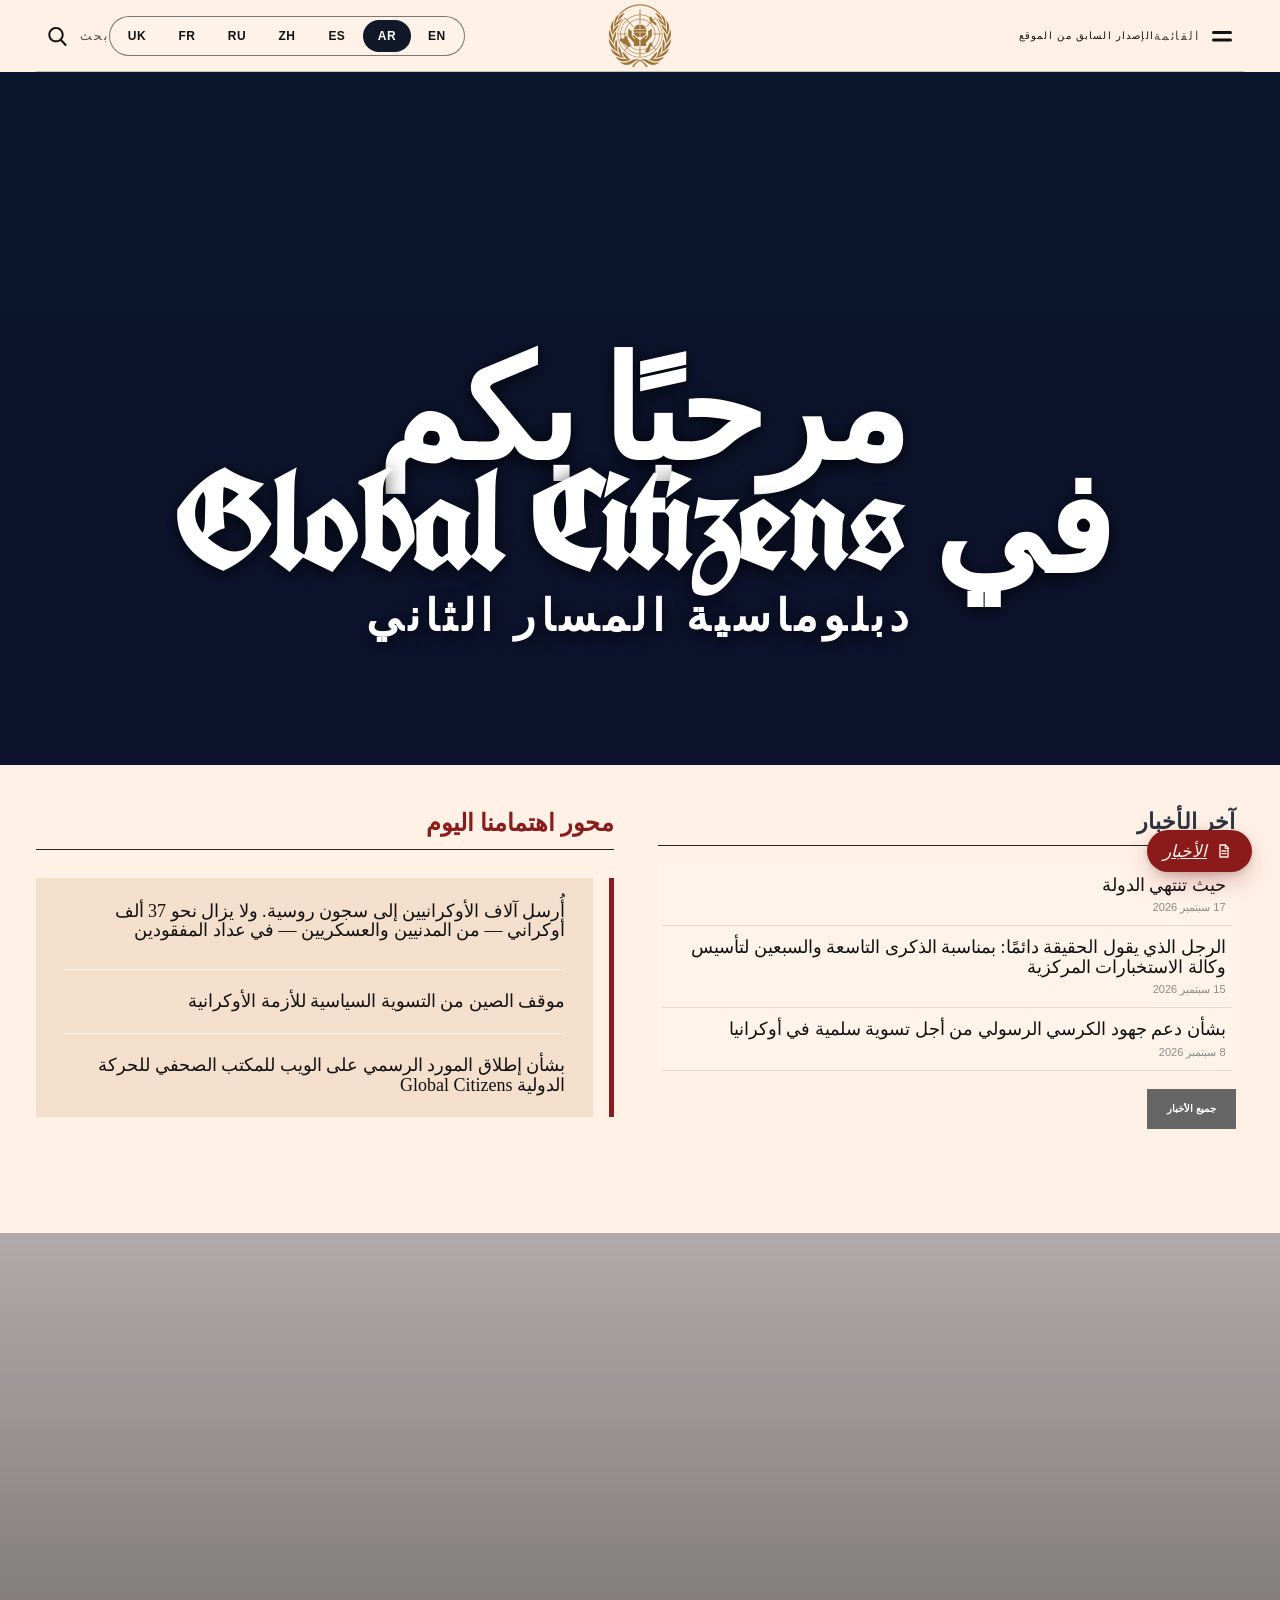
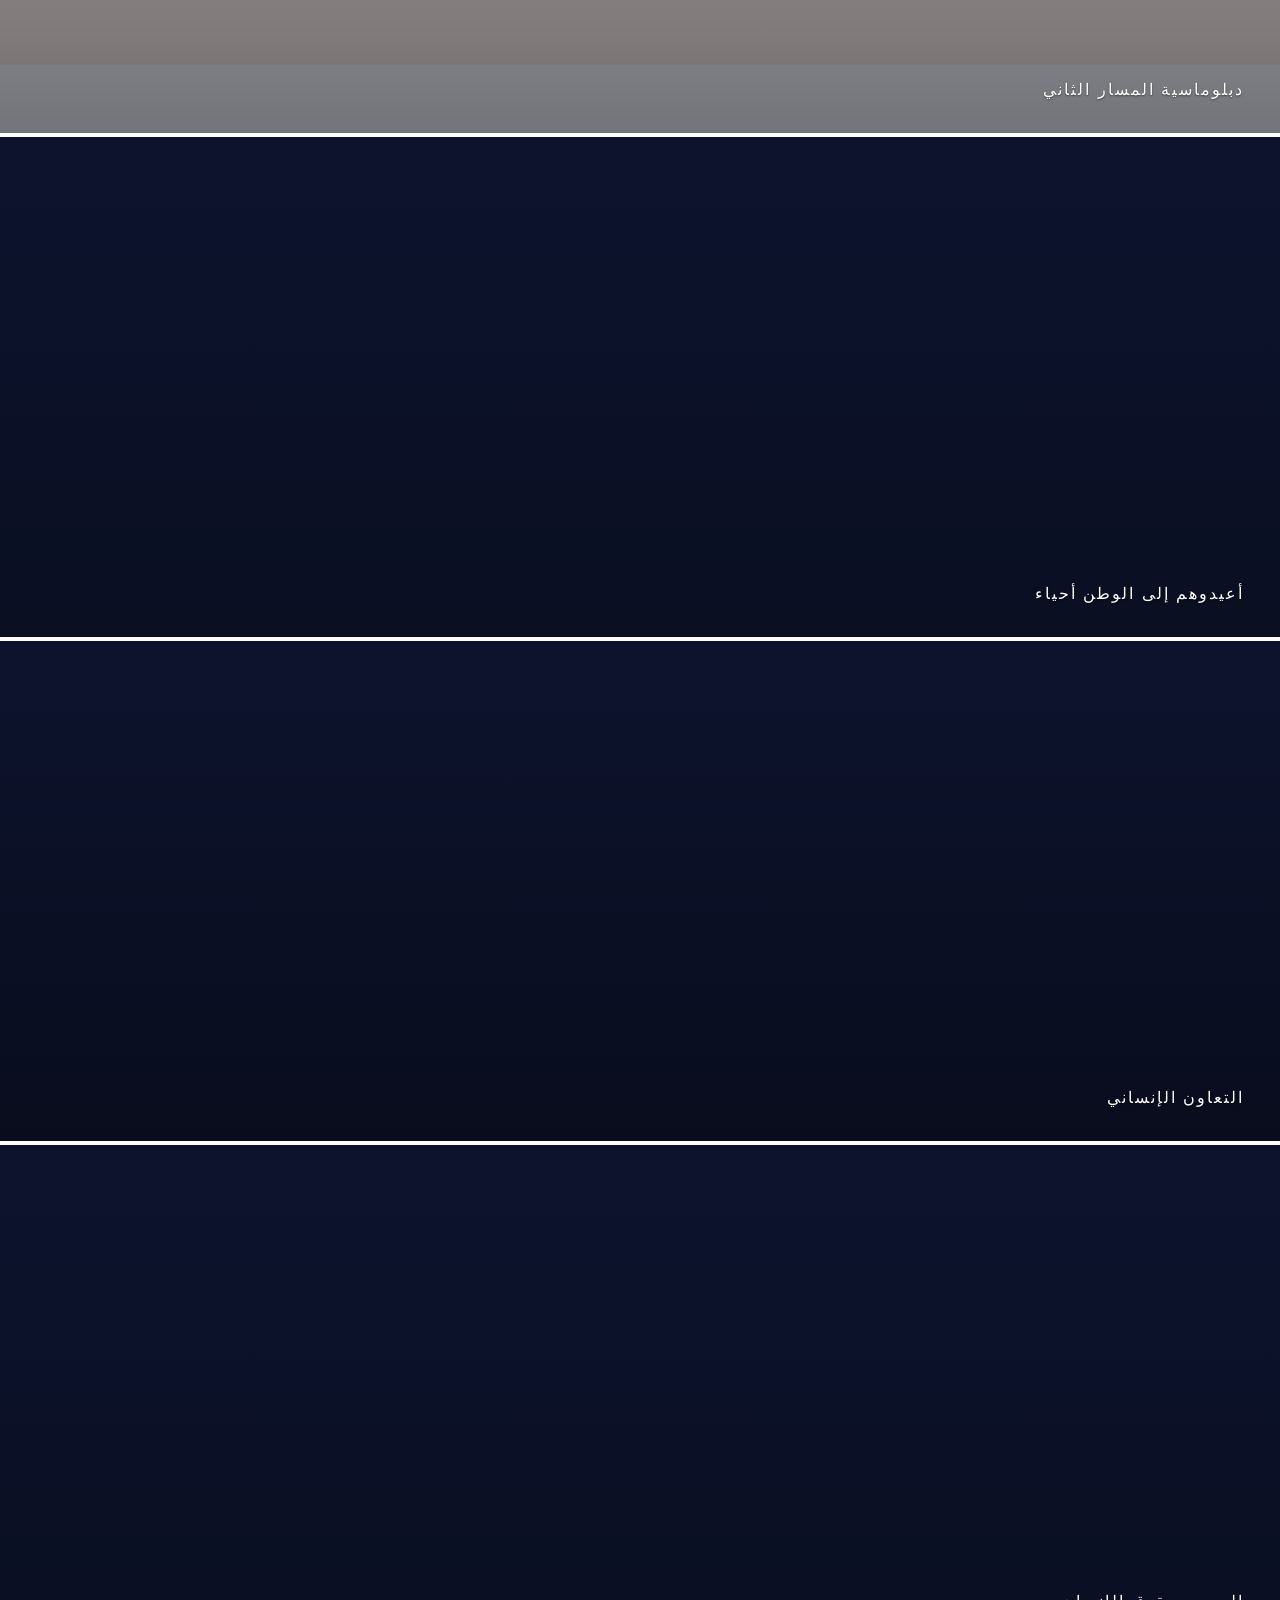
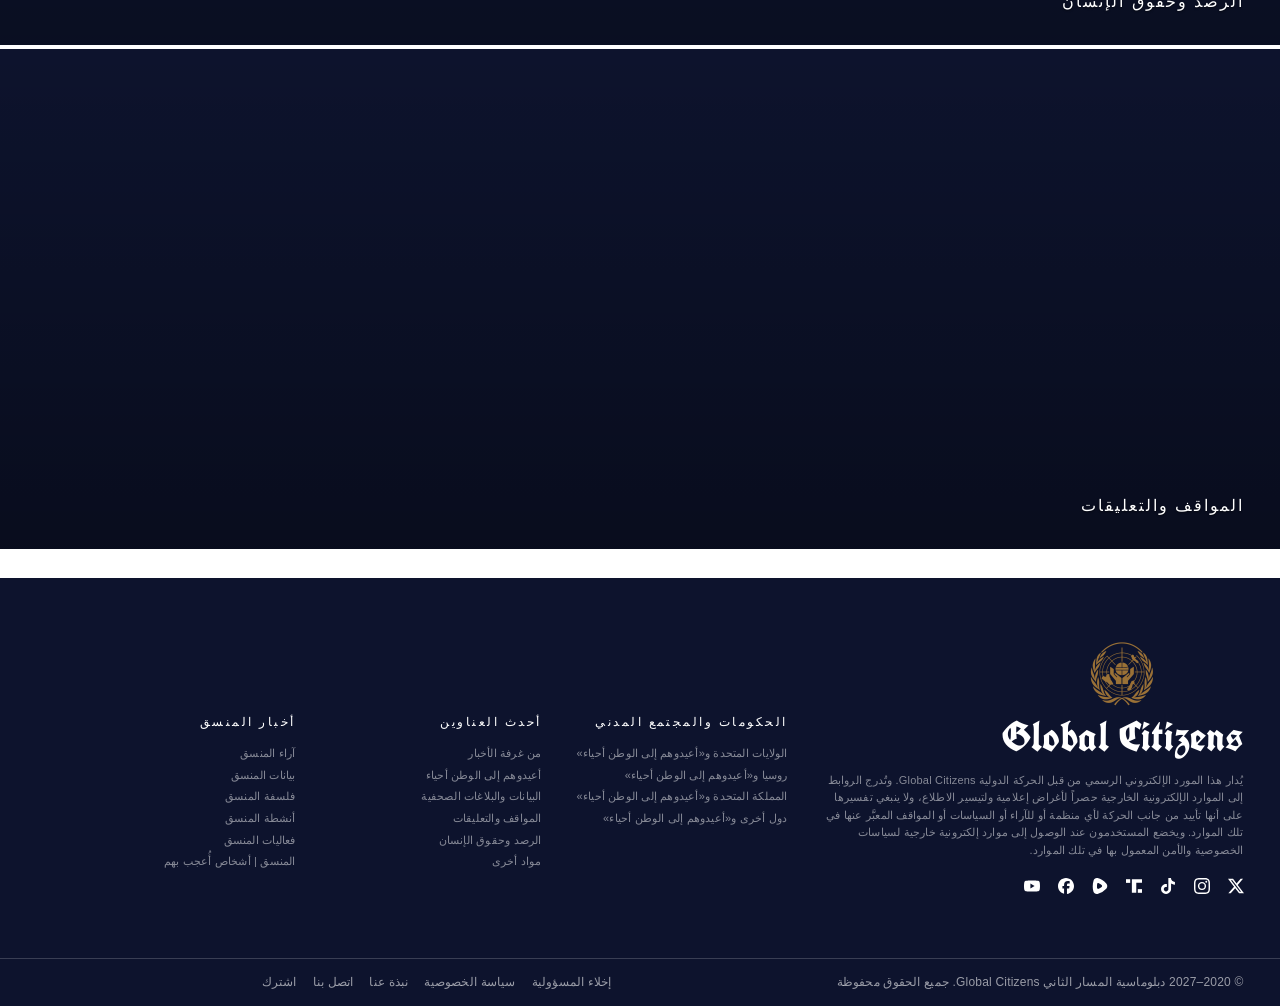
==== index-ar.html @ 5bfb7f8b "Initial website upload" ====
<!DOCTYPE html>
<html lang="ar" dir="rtl"><head>
<meta http-equiv="content-type" content="text/html; charset=UTF-8">
	<meta charset="UTF-8">
	<meta name="viewport" content="width=device-width, initial-scale=1">
<meta name="robots" content="index, follow, max-image-preview:large, max-snippet:-1, max-video-preview:-1">

	<meta property="og:locale" content="en_US">
	<meta property="og:type" content="website">
	<meta property="og:title" content="Global Citizens">
<meta property="og:url" content="#">
	<meta property="og:site_name" content="Global Citizens">
	<meta property="article:publisher" content="#">
	<meta property="article:modified_time" content="2026-07-22T13:21:31+00:00">
	<meta property="og:image" content="#">
	<meta property="og:image:width" content="1200">
	<meta property="og:image:height" content="628">
	<meta property="og:image:type" content="image/jpeg">
	<meta name="twitter:card" content="summary_large_image">
	<meta name="twitter:title" content="Global Citizens">
<meta name="twitter:image" content="#">
	<meta name="twitter:site" content="@globalcitizens">
	
<title>Global Citizens</title>
 
	<meta name="apple-mobile-web-app-title" content="Global Citizens">
	<meta name="application-name" content="Global Citizens">
	<meta name="theme-color" content="#f5f5f5">
	<meta name="msapplication-TileColor" content="#0D132D">

<style id="core/social-link-inline-css">
.gcim-block-social-link{background:none!important;color:inherit!important}.gcim-block-social-link-anchor{padding:0!important;pointer-events:none!important;cursor:default!important}.gcim-block-social-link:focus,.gcim-block-social-link:hover{transform:none!important}

/*# sourceURL=# */
</style>
<link rel="stylesheet" id="all-css-6" href="Global%20Citizens_files/style.min_aIma.css" type="text/css" media="all">
<link rel="stylesheet" id="all-css-8" href="Global%20Citizens_files/style-index_aIma.css" type="text/css" media="all">

<link rel="stylesheet" id="all-css-12" href="Global%20Citizens_files/style-index_002_aIma.css" type="text/css" media="all">
<style id="gcim-block-spacer-inline-css">
.gcim-block-spacer{clear:both}
/*# sourceURL=# */
</style>
<style id="gcim-block-group-inline-css">
.gcim-block-group{box-sizing:border-box}:where(.gcim-block-group.gcim-block-group-is-layout-constrained){position:relative}
/*# sourceURL=# */
</style>
<style id="core/group-inline-css">
.gcim-block-group.has-hyperlink{position:relative}.gcim-block-group.has-hyperlink:not(.gcim-editor-block-list__block)>:nth-child(2){margin-block-start:0}.gcim-block-group.has-hyperlink a.gcim-block-group__action{height:100%;left:0;position:absolute;top:0;width:100%;z-index:3}.gcim-block-group.has-hyperlink .gcim-block-button,.gcim-block-group.has-hyperlink a{position:relative;z-index:4}

/*# sourceURL=# */
</style>

<style id="gcim-video-accordion-item-style-inline-css">
.gcim-video-accordion-item{--gcim--video-accordion-item--hover-scale:1;flex:1 1 0;min-width:0;overflow:hidden;position:relative;transition:flex .35s ease,transform .35s ease}.gcim-video-accordion-item__placeholder{background:#f5f5f7;color:#555;display:grid;font-style:italic;height:100%;place-items:center}.gcim-video-accordion-item__media{inset:0;min-height:100%;position:absolute;z-index:0}.gcim-video-accordion-item__media img,.gcim-video-accordion-item__media video{display:block;height:100%;-o-object-fit:cover;object-fit:cover;transition:transform .35s ease;width:100%}.gcim-video-accordion-item__media:after{background:linear-gradient(180deg,transparent,rgba(0,0,0,.35));content:"";inset:0;pointer-events:none;position:absolute}.gcim-video-accordion-item__mute-toggle{align-items:center;background:rgba(0,0,0,.2);border:none;border-radius:50%;color:#fff;cursor:pointer;display:flex;height:36px;justify-content:center;opacity:0;position:absolute;right:8px;top:8px;transition:opacity .2s ease,visibility .2s ease;visibility:hidden;width:36px;z-index:5}.is-active .gcim-video-accordion-item__mute-toggle{opacity:1;visibility:visible}.gcim-video-accordion-item__mute-toggle:focus-visible{outline:2px solid #fff;outline-offset:2px}.gcim-video-accordion-item__mute-toggle .icon-muted[hidden],.gcim-video-accordion-item__mute-toggle .icon-unmuted[hidden]{display:none}.gcim-video-accordion-item__mute-toggle svg{height:20px;min-height:20px;min-width:20px;vertical-align:middle;width:20px}.gcim-video-accordion-item__link{inset:0;position:absolute;z-index:2}.gcim-video-accordion-item__content{bottom:0;color:#fff;left:0;opacity:0;padding:16px;position:absolute;right:0;text-shadow:0 1px 2px rgba(0,0,0,.5);transform:translateY(8px);transition:opacity .2s ease,transform .2s ease;z-index:1}.gcim-video-accordion-item__content .gcim-video-accordion-item__title{display:inline-block;font-size:18px;line-height:1.2;line-height:1;margin:0;text-transform:uppercase}.gcim-video-accordion-item__content .gcim-video-accordion-item__title a{text-decoration:none}.gcim-video-accordion-item__content .gcim-video-accordion-item__title svg{height:.625em;margin-top:-2px;opacity:0;transform:rotate(90deg);transition:opacity .2s ease,visibility .2s ease;vertical-align:middle;visibility:hidden;width:.625em}.gcim-video-accordion-item__content .gcim-video-accordion-item__title svg path{fill:currentColor}@media(hover:none){.gcim-video-accordion-item.has-link .gcim-video-accordion-item__title svg{opacity:1;visibility:visible}}@media(hover:hover){.gcim-video-accordion-item.has-link:hover .gcim-video-accordion-item__title svg{opacity:1;visibility:visible}}.gcim-video-accordion-item.show-title-minimized .gcim-video-accordion-item__content{opacity:1;transform:translateY(0)}@media(hover:hover){.gcim-video-accordion-item.show-title-expanded:hover .gcim-video-accordion-item__content{opacity:1;transform:translateY(0)}}.gcim-video-accordion-item.show-title-both .gcim-video-accordion-item__content,.gcim-video-accordion-item.show-title-expanded.is-active .gcim-video-accordion-item__content{opacity:1;transform:translateY(0)}@media(hover:hover){.gcim-video-accordion-item:hover .gcim-video-accordion-item__content{opacity:1;transform:translateY(0)}.gcim-video-accordion-item:hover .gcim-video-accordion-item__media img,.gcim-video-accordion-item:hover .gcim-video-accordion-item__media video{transform:scale(var(--gcim--video-accordion-item--hover-scale))}}.gcim-video-accordion-item.is-active .gcim-video-accordion-item__content{opacity:1;transform:translateY(0)}[data-show-title=never] .gcim-video-accordion-item__content{opacity:0!important;transform:translateY(8px)!important}[data-show-title=minimized] .gcim-video-accordion-item__content{opacity:1;transform:translateY(0)}@media(hover:hover){[data-show-title=minimized] .gcim-video-accordion-item:hover .gcim-video-accordion-item__content{opacity:0;transform:translateY(8px)}}[data-show-title=expanded] .gcim-video-accordion-item__content,[data-show-title=minimized] .gcim-video-accordion-item.is-active .gcim-video-accordion-item__content{opacity:0;transform:translateY(8px)}@media(hover:hover){[data-show-title=expanded] .gcim-video-accordion-item:hover .gcim-video-accordion-item__content{opacity:1;transform:translateY(0)}}[data-show-title=both] .gcim-video-accordion-item__content,[data-show-title=expanded] .gcim-video-accordion-item.is-active .gcim-video-accordion-item__content{opacity:1;transform:translateY(0)}

/*# sourceURL=# */
</style>
<style id="gcim-video-accordion-style-inline-css">
.gcim-video-accordion{--gcim--custom--style--block-gap:8px;--gcim--video-accordion--height:480px;--gcim--video-accordion--mobile-collapsed:140px;align-items:stretch!important;display:flex;gap:var(--gcim--custom--style--block-gap);height:var(--gcim--video-accordion--height);overflow:hidden}.gcim-video-accordion>:where([class*=gcim-container-]){align-items:stretch;display:flex;flex:1 1 auto;gap:var(--gcim--custom--style--block-gap);min-width:0}.gcim-video-accordion>.gcim-video-accordion-item,.gcim-video-accordion>:where([class*=gcim-container-])>.gcim-video-accordion-item{flex:1 1 0;min-width:0;transition:flex .35s ease,height .35s ease,transform .35s ease}.gcim-video-accordion>.gcim-video-accordion-item.is-active,.gcim-video-accordion>:where([class*=gcim-container-])>.gcim-video-accordion-item.is-active{flex:5 1 0}@media(hover:hover){.gcim-video-accordion:hover>.gcim-video-accordion-item,.gcim-video-accordion:hover>:where([class*=gcim-container-])>.gcim-video-accordion-item{flex:1 1 0}.gcim-video-accordion:hover>.gcim-video-accordion-item:hover,.gcim-video-accordion:hover>:where([class*=gcim-container-])>.gcim-video-accordion-item:hover{flex:5 1 0}}.gcim-video-accordion.is-vertical{flex-direction:column;height:auto}.gcim-video-accordion.is-vertical>:where([class*=gcim-container-]){flex-direction:column}.gcim-video-accordion.is-vertical>.gcim-video-accordion-item,.gcim-video-accordion.is-vertical>:where([class*=gcim-container-])>.gcim-video-accordion-item{flex:0 0 var(--gcim--video-accordion--height);height:var(--gcim--video-accordion--height);transition:flex-basis .35s ease,height .35s ease,transform .35s ease}@media(hover:hover){.gcim-video-accordion.is-vertical>.gcim-video-accordion-item:hover,.gcim-video-accordion.is-vertical>:where([class*=gcim-container-])>.gcim-video-accordion-item:hover{flex-basis:calc(var(--gcim--video-accordion--height)*var(--gcim--video-accordion--hover-expansion, 1.2));height:calc(var(--gcim--video-accordion--height)*var(--gcim--video-accordion--hover-expansion, 1.2))}}@media(max-width:781px){.gcim-video-accordion{display:block;height:auto;overflow:visible}.gcim-video-accordion>.gcim-video-accordion-item,.gcim-video-accordion>:where([class*=gcim-container-])>.gcim-video-accordion-item{flex:none;height:var(--gcim--video-accordion--mobile-collapsed);margin-bottom:var(--gcim--custom--style--block-gap);min-width:0;position:relative;width:100%}.gcim-video-accordion>.gcim-video-accordion-item.is-active,.gcim-video-accordion>:where([class*=gcim-container-])>.gcim-video-accordion-item.is-active{height:min(60vh,var(--gcim--video-accordion--height))}.gcim-video-accordion>.gcim-video-accordion-item:last-child,.gcim-video-accordion>:where([class*=gcim-container-])>.gcim-video-accordion-item:last-child{margin-bottom:0}}@media(prefers-reduced-motion:reduce){.gcim-video-accordion>.gcim-video-accordion-item,.gcim-video-accordion>:where([class*=gcim-container-])>.gcim-video-accordion-item{transition:none}}

/*# sourceURL=# */
</style>
<style id="gcim-block-post-content-inline-css">
.gcim-block-post-content{display:flow-root}
/*# sourceURL=# */
</style>

<link rel="stylesheet" id="all-css-34" href="Global%20Citizens_files/global-citizens-footer_aIma.css" type="text/css" media="all">
<style id="gcim-block-library-inline-css">
:root{--gcim-block-synced-color:#7a00df;--gcim-ui-theme-color:#007cba;}@media (min-resolution:192dpi){:root{}}.gcim-element-button{cursor:pointer}:root .has-very-light-gray-background-color{background-color:#eee}:root .has-very-dark-gray-background-color{background-color:#313131}:root .has-very-light-gray-color{color:#eee}:root .has-very-dark-gray-color{color:#313131}:root .has-vivid-green-cyan-to-vivid-cyan-blue-gradient-background{background:linear-gradient(135deg,#00d084,#0693e3)}:root .has-purple-crush-gradient-background{background:linear-gradient(135deg,#34e2e4,#4721fb 50%,#ab1dfe)}:root .has-hazy-dawn-gradient-background{background:linear-gradient(135deg,#faaca8,#dad0ec)}:root .has-subdued-olive-gradient-background{background:linear-gradient(135deg,#fafae1,#67a671)}:root .has-atomic-cream-gradient-background{background:linear-gradient(135deg,#fdd79a,#004a59)}:root .has-nightshade-gradient-background{background:linear-gradient(135deg,#330968,#31cdcf)}:root .has-midnight-gradient-background{background:linear-gradient(135deg,#020381,#2874fc)}:root{--gcim--preset--font-size--normal:16px;--gcim--preset--font-size--huge:42px}.has-regular-font-size{font-size:1em}.has-larger-font-size{font-size:2.625em}.has-normal-font-size{font-size:var(--gcim--preset--font-size--normal)}.has-huge-font-size{font-size:var(--gcim--preset--font-size--huge)}:root .has-text-align-center{text-align:center}:root .has-text-align-left{text-align:left}:root .has-text-align-right{text-align:right}.has-fit-text{white-space:nowrap!important}#end-resizable-editor-section{display:none}.aligncenter{clear:both}.items-justified-left{justify-content:flex-start}.items-justified-center{justify-content:center}.items-justified-right{justify-content:flex-end}.items-justified-space-between{justify-content:space-between}.screen-reader-text{word-wrap:normal!important;border:0;clip-path:inset(50%);height:1px;margin:-1px;overflow:hidden;padding:0;position:absolute;width:1px;word-break:normal!important}.screen-reader-text:focus{background-color:#ddd;clip-path:none;color:#444;display:block;font-size:1em;height:auto;left:5px;line-height:normal;padding:15px 23px 14px;text-decoration:none;top:5px;width:auto;z-index:100000}html :where(.has-border-color){border-style:solid}html :where([style^=border-color],[style*=";border-color"],[style*="; border-color"]){border-style:solid}html :where([style^=border-top-color],[style*=";border-top-color"],[style*="; border-top-color"]){border-top-style:solid}html :where([style^=border-right-color],[style*=";border-right-color"],[style*="; border-right-color"]){border-right-style:solid}html :where([style^=border-bottom-color],[style*=";border-bottom-color"],[style*="; border-bottom-color"]){border-bottom-style:solid}html :where([style^=border-left-color],[style*=";border-left-color"],[style*="; border-left-color"]){border-left-style:solid}html :where([style^=border-width],[style*=";border-width"],[style*="; border-width"]){border-style:solid}html :where([style^=border-top-width],[style*=";border-top-width"],[style*="; border-top-width"]){border-top-style:solid}html :where([style^=border-right-width],[style*=";border-right-width"],[style*="; border-right-width"]){border-right-style:solid}html :where([style^=border-bottom-width],[style*=";border-bottom-width"],[style*="; border-bottom-width"]){border-bottom-style:solid}html :where([style^=border-left-width],[style*=";border-left-width"],[style*="; border-left-width"]){border-left-style:solid}html :where(img[class*=gcim-image-]){height:auto;max-width:100%}:where(figure){margin:0 0 1em}html :where(.is-position-sticky){}@media screen and (max-width:600px){html :where(.is-position-sticky){}}
/*# sourceURL=/gcim-includes/css/dist/block-library/common.min.css */
</style>
<style id="global-styles-inline-css">
:root{--gcim--preset--color--black: #000000;--gcim--preset--color--cyan-bluish-gray: #abb8c3;--gcim--preset--color--white: #FFFFFF;--gcim--preset--color--pale-pink: #f78da7;--gcim--preset--color--vivid-red: #cf2e2e;--gcim--preset--color--luminous-vivid-orange: #ff6900;--gcim--preset--color--luminous-vivid-amber: #fcb900;--gcim--preset--color--light-green-cyan: #7bdcb5;--gcim--preset--color--vivid-green-cyan: #00d084;--gcim--preset--color--pale-cyan-blue: #8ed1fc;--gcim--preset--color--vivid-cyan-blue: #0693e3;--gcim--preset--color--vivid-purple: #9b51e0;--gcim--preset--color--charcoal: #293340;--gcim--preset--color--deep-navy-blue: #0D132D;--gcim--preset--color--navy-blue: #151A30;--gcim--preset--color--navy-accent: #141F4D;--gcim--preset--color--zodiac-blue: #0B1B33;--gcim--preset--color--vivid-cyan: #0DCBFF;--gcim--preset--color--money: #389800;--gcim--preset--color--amber: #FFBD00;--gcim--preset--color--deep-red: #730000;--gcim--preset--color--red: #B50000;--gcim--preset--color--gray: #8A8A8A;--gcim--preset--color--pale-gray: #D9DEE8;--gcim--preset--color--stone: #E8E6E0;--gcim--preset--color--light-gray: #F3F3F3;--gcim--preset--gradient--vivid-cyan-blue-to-vivid-purple: linear-gradient(135deg,rgb(6,147,227) 0%,rgb(155,81,224) 100%);--gcim--preset--gradient--light-green-cyan-to-vivid-green-cyan: linear-gradient(135deg,rgb(122,220,180) 0%,rgb(0,208,130) 100%);--gcim--preset--gradient--luminous-vivid-amber-to-luminous-vivid-orange: linear-gradient(135deg,rgb(252,185,0) 0%,rgb(255,105,0) 100%);--gcim--preset--gradient--luminous-vivid-orange-to-vivid-red: linear-gradient(135deg,rgb(255,105,0) 0%,rgb(207,46,46) 100%);--gcim--preset--gradient--very-light-gray-to-cyan-bluish-gray: linear-gradient(135deg,rgb(238,238,238) 0%,rgb(169,184,195) 100%);--gcim--preset--gradient--cool-to-warm-spectrum: linear-gradient(135deg,rgb(74,234,220) 0%,rgb(151,120,209) 20%,rgb(207,42,186) 40%,rgb(238,44,130) 60%,rgb(251,105,98) 80%,rgb(254,248,76) 100%);--gcim--preset--gradient--blush-light-purple: linear-gradient(135deg,rgb(255,206,236) 0%,rgb(152,150,240) 100%);--gcim--preset--gradient--blush-bordeaux: linear-gradient(135deg,rgb(254,205,165) 0%,rgb(254,45,45) 50%,rgb(107,0,62) 100%);--gcim--preset--gradient--luminous-dusk: linear-gradient(135deg,rgb(255,203,112) 0%,rgb(199,81,192) 50%,rgb(65,88,208) 100%);--gcim--preset--gradient--pale-ocean: linear-gradient(135deg,rgb(255,245,203) 0%,rgb(182,227,212) 50%,rgb(51,167,181) 100%);--gcim--preset--gradient--electric-grass: linear-gradient(135deg,rgb(202,248,128) 0%,rgb(113,206,126) 100%);--gcim--preset--gradient--midnight: linear-gradient(135deg,rgb(2,3,129) 0%,rgb(40,116,252) 100%);--gcim--preset--gradient--blue: linear-gradient(180deg, var(--gcim--preset--color--navy-accent) 0%, var(--gcim--preset--color--navy-blue) 100%);--gcim--preset--gradient--blue-alt: linear-gradient(321deg, var(--gcim--preset--color--navy-accent) 7.41%, #12347F 80.62%);--gcim--preset--gradient--topper: linear-gradient(0deg, var(--gcim--preset--color--deep-navy-blue) 24.28%, var(--gcim--preset--color--zodiac-blue) 100%);--gcim--preset--font-size--small: var(--gcim--custom--typography--small--font-size);--gcim--preset--font-size--medium: var(--gcim--custom--typography--medium--font-size);--gcim--preset--font-size--large: var(--gcim--custom--typography--large--font-size);--gcim--preset--font-size--x-large: 42px;--gcim--preset--font-size--small-caps: var(--gcim--custom--typography--small-caps--font-size);--gcim--preset--font-size--intermediate: var(--gcim--custom--typography--intermediate--font-size);--gcim--preset--font-size--regular: var(--gcim--custom--typography--body--font-size);--gcim--preset--font-size--display: var(--gcim--custom--typography--display--font-size);--gcim--preset--font-size--heading-1: var(--gcim--custom--typography--heading-1--font-size);--gcim--preset--font-size--heading-2: var(--gcim--custom--typography--heading-2--font-size);--gcim--preset--font-size--heading-3: var(--gcim--custom--typography--heading-3--font-size);--gcim--preset--font-size--heading-4: var(--gcim--custom--typography--heading-4--font-size);--gcim--preset--font-size--heading-5: var(--gcim--custom--typography--heading-5--font-size);--gcim--preset--font-size--heading-6: var(--gcim--custom--typography--heading-6--font-size);--gcim--preset--font-family--instrument-sans: "Instrument Sans", sans-serif;--gcim--preset--font-family--instrument-serif: "Instrument Serif", serif;--gcim--preset--font-family--nord: "Nord", serif;--gcim--preset--spacing--20: 20px;--gcim--preset--spacing--40: clamp(2rem, 0.352rem + 4.396vw, 2.5rem);--gcim--preset--spacing--8: 8px;--gcim--preset--spacing--10: 10px;--gcim--preset--spacing--12: 12px;--gcim--preset--spacing--15: 15px;--gcim--preset--spacing--16: 16px;--gcim--preset--spacing--24: 24px;--gcim--preset--spacing--30-16: clamp(1rem, -1.885rem + 7.692vw, 1.875rem);--gcim--preset--spacing--32: 32px;--gcim--preset--spacing--36: 36px;--gcim--preset--spacing--36-18: clamp(1.125rem, -2.584rem + 9.89vw, 2.25rem);--gcim--preset--spacing--48: clamp(2.5rem, 0.852rem + 4.396vw, 3rem);--gcim--preset--spacing--64: clamp(3rem, -0.297rem + 8.791vw, 4rem);--gcim--preset--spacing--72: clamp(3.25rem, -0.871rem + 10.989vw, 4.5rem);--gcim--preset--spacing--120: clamp(4.5rem, -5.39rem + 26.374vw, 7.5rem);--gcim--custom--typography--font-family--sans-serif: var(--gcim--preset--font-family--instrument-sans);--gcim--custom--typography--font-family--serif: var(--gcim--preset--font-family--instrument-serif);--gcim--custom--typography--small-caps--font-family: var(--gcim--preset--font-family--instrument-sans);--gcim--custom--typography--small-caps--font-weight: 400;--gcim--custom--typography--small-caps--font-size: var(--gcim--custom--typography--small-caps--font-size);--gcim--custom--typography--small-caps--line-height: 1.25;--gcim--custom--typography--small-caps--letter-spacing: 0px;--gcim--custom--typography--small-caps--text-transform: uppercase;--gcim--custom--typography--small--font-family: var(--gcim--preset--font-family--instrument-sans);--gcim--custom--typography--small--font-weight: 400;--gcim--custom--typography--small--font-size: var(--gcim--custom--typography--small--font-size);--gcim--custom--typography--small--line-height: 1.6;--gcim--custom--typography--small--letter-spacing: 0px;--gcim--custom--typography--small--text-transform: none;--gcim--custom--typography--medium--font-family: var(--gcim--preset--font-family--instrument-sans);--gcim--custom--typography--medium--font-weight: 400;--gcim--custom--typography--medium--font-size: var(--gcim--custom--typography--medium--font-size);--gcim--custom--typography--medium--line-height: 1.6;--gcim--custom--typography--medium--letter-spacing: 0px;--gcim--custom--typography--medium--text-transform: none;--gcim--custom--typography--intermediate--font-family: var(--gcim--preset--font-family--instrument-sans);--gcim--custom--typography--intermediate--font-weight: 400;--gcim--custom--typography--intermediate--font-size: var(--gcim--custom--typography--intermediate--font-size);--gcim--custom--typography--intermediate--line-height: 1.6;--gcim--custom--typography--intermediate--letter-spacing: 0px;--gcim--custom--typography--intermediate--text-transform: none;--gcim--custom--typography--body--font-family: var(--gcim--preset--font-family--instrument-sans);--gcim--custom--typography--body--font-weight: 400;--gcim--custom--typography--body--font-size: var(--gcim--custom--typography--body--font-size);--gcim--custom--typography--body--line-height: 1.6;--gcim--custom--typography--body--letter-spacing: 0.2px;--gcim--custom--typography--body--text-transform: none;--gcim--custom--typography--large--font-family: var(--gcim--preset--font-family--instrument-sans);--gcim--custom--typography--large--font-weight: 400;--gcim--custom--typography--large--font-size: var(--gcim--custom--typography--large--font-size);--gcim--custom--typography--large--line-height: 1.6;--gcim--custom--typography--large--letter-spacing: 0.2px;--gcim--custom--typography--large--text-transform: none;--gcim--custom--typography--display--font-family: var(--gcim--preset--font-family--instrument-serif);--gcim--custom--typography--display--font-weight: 400;--gcim--custom--typography--display--font-size: var(--gcim--custom--typography--display--font-size);--gcim--custom--typography--display--line-height: 1.18;--gcim--custom--typography--display--text-transform: uppercase;--gcim--custom--typography--display--letter-spacing: 3.64;--gcim--custom--typography--heading-1--font-family: var(--gcim--preset--font-family--instrument-serif);--gcim--custom--typography--heading-1--font-weight: 400;--gcim--custom--typography--heading-1--font-size: var(--gcim--custom--typography--heading-1--font-size);--gcim--custom--typography--heading-1--line-height: 1.08;--gcim--custom--typography--heading-1--letter-spacing: 1.2px;--gcim--custom--typography--heading-1--text-transform: none;--gcim--custom--typography--heading-2--font-family: var(--gcim--preset--font-family--instrument-serif);--gcim--custom--typography--heading-2--font-weight: 400;--gcim--custom--typography--heading-2--font-size: var(--gcim--custom--typography--heading-2--font-size);--gcim--custom--typography--heading-2--line-height: 1.18;--gcim--custom--typography--heading-2--letter-spacing: 0.76px;--gcim--custom--typography--heading-2--text-transform: none;--gcim--custom--typography--heading-3--font-family: var(--gcim--preset--font-family--instrument-serif);--gcim--custom--typography--heading-3--font-weight: 400;--gcim--custom--typography--heading-3--font-size: var(--gcim--custom--typography--heading-3--font-size);--gcim--custom--typography--heading-3--line-height: 1.18;--gcim--custom--typography--heading-3--letter-spacing: 0.56px;--gcim--custom--typography--heading-3--text-transform: none;--gcim--custom--typography--heading-4--font-family: var(--gcim--preset--font-family--instrument-serif);--gcim--custom--typography--heading-4--font-weight: 400;--gcim--custom--typography--heading-4--font-size: var(--gcim--custom--typography--heading-4--font-size);--gcim--custom--typography--heading-4--line-height: 1.18;--gcim--custom--typography--heading-4--letter-spacing: 0.48px;--gcim--custom--typography--heading-4--text-transform: none;--gcim--custom--typography--heading-5--font-family: var(--gcim--preset--font-family--instrument-serif);--gcim--custom--typography--heading-5--font-weight: 400;--gcim--custom--typography--heading-5--font-size: var(--gcim--custom--typography--heading-5--font-size);--gcim--custom--typography--heading-5--line-height: 1.18;--gcim--custom--typography--heading-5--letter-spacing: 0.4px;--gcim--custom--typography--heading-5--text-transform: none;--gcim--custom--typography--heading-6--font-family: var(--gcim--preset--font-family--instrument-sans);--gcim--custom--typography--heading-6--font-weight: 600;--gcim--custom--typography--heading-6--font-size: var(--gcim--custom--typography--heading-6--font-size);--gcim--custom--typography--heading-6--line-height: 1.18;--gcim--custom--typography--heading-6--letter-spacing: 0.84px;--gcim--custom--typography--heading-6--text-transform: uppercase;}.gcim-block-button{}:root { --gcim--style--global--content-size: var(--gcim--style--global--content-size);--gcim--style--global--wide-size: var(--gcim--style--global--wide-size); }:where(body) { margin: 0; }.gcim-site-blocks { padding-top: var(--gcim--style--root--padding-top); padding-bottom: var(--gcim--style--root--padding-bottom); }.has-global-padding { padding-right: var(--gcim--style--root--padding-right); padding-left: var(--gcim--style--root--padding-left); }.has-global-padding > .alignfull { margin-right: calc(var(--gcim--style--root--padding-right) * -1); margin-left: calc(var(--gcim--style--root--padding-left) * -1); }.has-global-padding :where(:not(.alignfull.is-layout-flow) > .has-global-padding:not(.gcim-block-block, .alignfull)) { padding-right: 0; padding-left: 0; }.has-global-padding :where(:not(.alignfull.is-layout-flow) > .has-global-padding:not(.gcim-block-block, .alignfull)) > .alignfull { margin-left: 0; margin-right: 0; }.gcim-site-blocks > .alignleft { float: left; margin-right: 2em; }.gcim-site-blocks > .alignright { float: right; margin-left: 2em; }.gcim-site-blocks > .aligncenter { justify-content: center; margin-left: auto; margin-right: auto; }:where(.gcim-site-blocks) > * { margin-block-start: var(--gcim--custom--style--block-gap); margin-block-end: 0; }:where(.gcim-site-blocks) > :first-child { margin-block-start: 0; }:where(.gcim-site-blocks) > :last-child { margin-block-end: 0; }:root {  }:root :where(.is-layout-flow) > :first-child{margin-block-start: 0;}:root :where(.is-layout-flow) > :last-child{margin-block-end: 0;}:root :where(.is-layout-flow) > *{margin-block-start: var(--gcim--custom--style--block-gap);margin-block-end: 0;}:root :where(.is-layout-constrained) > :first-child{margin-block-start: 0;}:root :where(.is-layout-constrained) > :last-child{margin-block-end: 0;}:root :where(.is-layout-constrained) > *{margin-block-start: var(--gcim--custom--style--block-gap);margin-block-end: 0;}:root :where(.is-layout-flex){gap: var(--gcim--custom--style--block-gap);}:root :where(.is-layout-grid){gap: var(--gcim--custom--style--block-gap);}.is-layout-flow > .alignleft{float: left;margin-inline-start: 0;margin-inline-end: 2em;}.is-layout-flow > .alignright{float: right;margin-inline-start: 2em;margin-inline-end: 0;}.is-layout-flow > .aligncenter{margin-left: auto !important;margin-right: auto !important;}.is-layout-constrained > .alignleft{float: left;margin-inline-start: 0;margin-inline-end: 2em;}.is-layout-constrained > .alignright{float: right;margin-inline-start: 2em;margin-inline-end: 0;}.is-layout-constrained > .aligncenter{margin-left: auto !important;margin-right: auto !important;}.is-layout-constrained > :where(:not(.alignleft):not(.alignright):not(.alignfull)){max-width: var(--gcim--style--global--content-size);margin-left: auto !important;margin-right: auto !important;}.is-layout-constrained > .alignwide{max-width: var(--gcim--style--global--wide-size);}body .is-layout-flex{display: flex;}.is-layout-flex{flex-wrap: wrap;align-items: center;}.is-layout-flex > :is(*, div){margin: 0;}body .is-layout-grid{display: grid;}.is-layout-grid > :is(*, div){margin: 0;}body{background-color: var(--gcim--preset--color--white);color: var(--gcim--preset--color--charcoal);font-family: var(--gcim--custom--typography--body--font-family);font-size: var(--gcim--custom--typography--body--font-size);font-weight: var(--gcim--custom--typography--body--font-weight);letter-spacing: var(--gcim--custom--typography--body--letter-spacing);line-height: var(--gcim--custom--typography--body--line-height);--gcim--style--root--padding-top: var(--gcim--custom--style--root--padding-top);--gcim--style--root--padding-right: var(--gcim--custom--style--root--padding-right);--gcim--style--root--padding-bottom: var(--gcim--custom--style--root--padding-bottom);--gcim--style--root--padding-left: var(--gcim--custom--style--root--padding-left);text-transform: var(--gcim--custom--typography--body--text-transform);}a:where(:not(.gcim-element-button)){color: inherit;text-decoration: underline;}h1, h2, h3, h4, h5, h6{font-family: var(--gcim--preset--font-family--instrument-serif);}h1{font-family: var(--gcim--custom--typography--heading-1--font-family);font-size: var(--gcim--custom--typography--heading-1--font-size);font-weight: var(--gcim--custom--typography--heading-1--font-weight);letter-spacing: var(--gcim--custom--typography--heading-1--letter-spacing);line-height: var(--gcim--custom--typography--heading-1--line-height);text-transform: var(--gcim--custom--typography--heading-1--text-transform);}h2{font-family: var(--gcim--custom--typography--heading-2--font-family);font-size: var(--gcim--custom--typography--heading-2--font-size);font-weight: var(--gcim--custom--typography--heading-2--font-weight);letter-spacing: var(--gcim--custom--typography--heading-2--letter-spacing);line-height: var(--gcim--custom--typography--heading-2--line-height);text-transform: var(--gcim--custom--typography--heading-2--text-transform);}h3{font-family: var(--gcim--custom--typography--heading-3--font-family);font-size: var(--gcim--custom--typography--heading-3--font-size);font-weight: var(--gcim--custom--typography--heading-3--font-weight);letter-spacing: var(--gcim--custom--typography--heading-3--letter-spacing);line-height: var(--gcim--custom--typography--heading-3--line-height);text-transform: var(--gcim--custom--typography--heading-3--text-transform);}h4{font-family: var(--gcim--custom--typography--heading-4--font-family);font-size: var(--gcim--custom--typography--heading-4--font-size);font-weight: var(--gcim--custom--typography--heading-4--font-weight);letter-spacing: var(--gcim--custom--typography--heading-4--letter-spacing);line-height: var(--gcim--custom--typography--heading-4--line-height);text-transform: var(--gcim--custom--typography--heading-4--text-transform);}h5{font-family: var(--gcim--custom--typography--heading-5--font-family);font-size: var(--gcim--custom--typography--heading-5--font-size);font-weight: var(--gcim--custom--typography--heading-5--font-weight);letter-spacing: var(--gcim--custom--typography--heading-5--letter-spacing);line-height: var(--gcim--custom--typography--heading-5--line-height);text-transform: var(--gcim--custom--typography--heading-5--text-transform);}h6{font-family: var(--gcim--custom--typography--heading-6--font-family);font-size: var(--gcim--custom--typography--heading-6--font-size);font-weight: var(--gcim--custom--typography--heading-6--font-weight);letter-spacing: var(--gcim--custom--typography--heading-6--letter-spacing);line-height: var(--gcim--custom--typography--heading-6--line-height);text-transform: var(--gcim--custom--typography--heading-6--text-transform);}:root :where(.gcim-element-button, .gcim-block-button__link){background-color: var(--gcim--preset--color--pale-gray);border-radius: 0px;border-color: var(--gcim--preset--color--pale-gray);border-width: 2px;border-style: solid;color: var(--gcim--preset--color--charcoal);font-family: var(--gcim--custom--typography--heading-6--font-family);font-size: var(--gcim--custom--typography--heading-6--font-size);font-style: inherit;font-weight: var(--gcim--custom--typography--heading-6--font-weight);letter-spacing: var(--gcim--custom--typography--heading-6--letter-spacing);line-height: var(--gcim--custom--typography--heading-6--line-height);padding-top: var(--gcim--preset--spacing--15);padding-right: var(--gcim--preset--spacing--20);padding-bottom: var(--gcim--preset--spacing--15);padding-left: var(--gcim--preset--spacing--20);text-decoration: none;text-transform: var(--gcim--custom--typography--heading-6--text-transform);}:root :where(.gcim-element-button:hover, .gcim-block-button__link:hover){background-color: var(--gcim--preset--color--light-gray);}:root :where(.gcim-element-caption, .gcim-block-audio figcaption, .gcim-block-embed figcaption, .gcim-block-gallery figcaption, .gcim-block-image figcaption, .gcim-block-table figcaption, .gcim-block-video figcaption){color: var(--gcim--preset--color--gray);font-size: var(--gcim--custom--typography--small--font-size);}.has-black-color{color: var(--gcim--preset--color--black) !important;}.has-cyan-bluish-gray-color{color: var(--gcim--preset--color--cyan-bluish-gray) !important;}.has-white-color{color: var(--gcim--preset--color--white) !important;}.has-pale-pink-color{color: var(--gcim--preset--color--pale-pink) !important;}.has-vivid-red-color{color: var(--gcim--preset--color--vivid-red) !important;}.has-luminous-vivid-orange-color{color: var(--gcim--preset--color--luminous-vivid-orange) !important;}.has-luminous-vivid-amber-color{color: var(--gcim--preset--color--luminous-vivid-amber) !important;}.has-light-green-cyan-color{color: var(--gcim--preset--color--light-green-cyan) !important;}.has-vivid-green-cyan-color{color: var(--gcim--preset--color--vivid-green-cyan) !important;}.has-pale-cyan-blue-color{color: var(--gcim--preset--color--pale-cyan-blue) !important;}.has-vivid-cyan-blue-color{color: var(--gcim--preset--color--vivid-cyan-blue) !important;}.has-vivid-purple-color{color: var(--gcim--preset--color--vivid-purple) !important;}.has-charcoal-color{color: var(--gcim--preset--color--charcoal) !important;}.has-deep-navy-blue-color{color: var(--gcim--preset--color--deep-navy-blue) !important;}.has-navy-blue-color{color: var(--gcim--preset--color--navy-blue) !important;}.has-navy-accent-color{color: var(--gcim--preset--color--navy-accent) !important;}.has-zodiac-blue-color{color: var(--gcim--preset--color--zodiac-blue) !important;}.has-vivid-cyan-color{color: var(--gcim--preset--color--vivid-cyan) !important;}.has-money-color{color: var(--gcim--preset--color--money) !important;}.has-amber-color{color: var(--gcim--preset--color--amber) !important;}.has-deep-red-color{color: var(--gcim--preset--color--deep-red) !important;}.has-red-color{color: var(--gcim--preset--color--red) !important;}.has-gray-color{color: var(--gcim--preset--color--gray) !important;}.has-pale-gray-color{color: var(--gcim--preset--color--pale-gray) !important;}.has-stone-color{color: var(--gcim--preset--color--stone) !important;}.has-light-gray-color{color: var(--gcim--preset--color--light-gray) !important;}.has-black-background-color{background-color: var(--gcim--preset--color--black) !important;}.has-cyan-bluish-gray-background-color{background-color: var(--gcim--preset--color--cyan-bluish-gray) !important;}.has-white-background-color{background-color: var(--gcim--preset--color--white) !important;}.has-pale-pink-background-color{background-color: var(--gcim--preset--color--pale-pink) !important;}.has-vivid-red-background-color{background-color: var(--gcim--preset--color--vivid-red) !important;}.has-luminous-vivid-orange-background-color{background-color: var(--gcim--preset--color--luminous-vivid-orange) !important;}.has-luminous-vivid-amber-background-color{background-color: var(--gcim--preset--color--luminous-vivid-amber) !important;}.has-light-green-cyan-background-color{background-color: var(--gcim--preset--color--light-green-cyan) !important;}.has-vivid-green-cyan-background-color{background-color: var(--gcim--preset--color--vivid-green-cyan) !important;}.has-pale-cyan-blue-background-color{background-color: var(--gcim--preset--color--pale-cyan-blue) !important;}.has-vivid-cyan-blue-background-color{background-color: var(--gcim--preset--color--vivid-cyan-blue) !important;}.has-vivid-purple-background-color{background-color: var(--gcim--preset--color--vivid-purple) !important;}.has-charcoal-background-color{background-color: var(--gcim--preset--color--charcoal) !important;}.has-deep-navy-blue-background-color{background-color: var(--gcim--preset--color--deep-navy-blue) !important;}.has-navy-blue-background-color{background-color: var(--gcim--preset--color--navy-blue) !important;}.has-navy-accent-background-color{background-color: var(--gcim--preset--color--navy-accent) !important;}.has-zodiac-blue-background-color{background-color: var(--gcim--preset--color--zodiac-blue) !important;}.has-vivid-cyan-background-color{background-color: var(--gcim--preset--color--vivid-cyan) !important;}.has-money-background-color{background-color: var(--gcim--preset--color--money) !important;}.has-amber-background-color{background-color: var(--gcim--preset--color--amber) !important;}.has-deep-red-background-color{background-color: var(--gcim--preset--color--deep-red) !important;}.has-red-background-color{background-color: var(--gcim--preset--color--red) !important;}.has-gray-background-color{background-color: var(--gcim--preset--color--gray) !important;}.has-pale-gray-background-color{background-color: var(--gcim--preset--color--pale-gray) !important;}.has-stone-background-color{background-color: var(--gcim--preset--color--stone) !important;}.has-light-gray-background-color{background-color: var(--gcim--preset--color--light-gray) !important;}.has-black-border-color{border-color: var(--gcim--preset--color--black) !important;}.has-cyan-bluish-gray-border-color{border-color: var(--gcim--preset--color--cyan-bluish-gray) !important;}.has-white-border-color{border-color: var(--gcim--preset--color--white) !important;}.has-pale-pink-border-color{border-color: var(--gcim--preset--color--pale-pink) !important;}.has-vivid-red-border-color{border-color: var(--gcim--preset--color--vivid-red) !important;}.has-luminous-vivid-orange-border-color{border-color: var(--gcim--preset--color--luminous-vivid-orange) !important;}.has-luminous-vivid-amber-border-color{border-color: var(--gcim--preset--color--luminous-vivid-amber) !important;}.has-light-green-cyan-border-color{border-color: var(--gcim--preset--color--light-green-cyan) !important;}.has-vivid-green-cyan-border-color{border-color: var(--gcim--preset--color--vivid-green-cyan) !important;}.has-pale-cyan-blue-border-color{border-color: var(--gcim--preset--color--pale-cyan-blue) !important;}.has-vivid-cyan-blue-border-color{border-color: var(--gcim--preset--color--vivid-cyan-blue) !important;}.has-vivid-purple-border-color{border-color: var(--gcim--preset--color--vivid-purple) !important;}.has-charcoal-border-color{border-color: var(--gcim--preset--color--charcoal) !important;}.has-deep-navy-blue-border-color{border-color: var(--gcim--preset--color--deep-navy-blue) !important;}.has-navy-blue-border-color{border-color: var(--gcim--preset--color--navy-blue) !important;}.has-navy-accent-border-color{border-color: var(--gcim--preset--color--navy-accent) !important;}.has-zodiac-blue-border-color{border-color: var(--gcim--preset--color--zodiac-blue) !important;}.has-vivid-cyan-border-color{border-color: var(--gcim--preset--color--vivid-cyan) !important;}.has-money-border-color{border-color: var(--gcim--preset--color--money) !important;}.has-amber-border-color{border-color: var(--gcim--preset--color--amber) !important;}.has-deep-red-border-color{border-color: var(--gcim--preset--color--deep-red) !important;}.has-red-border-color{border-color: var(--gcim--preset--color--red) !important;}.has-gray-border-color{border-color: var(--gcim--preset--color--gray) !important;}.has-pale-gray-border-color{border-color: var(--gcim--preset--color--pale-gray) !important;}.has-stone-border-color{border-color: var(--gcim--preset--color--stone) !important;}.has-light-gray-border-color{border-color: var(--gcim--preset--color--light-gray) !important;}.has-vivid-cyan-blue-to-vivid-purple-gradient-background{background: var(--gcim--preset--gradient--vivid-cyan-blue-to-vivid-purple) !important;}.has-light-green-cyan-to-vivid-green-cyan-gradient-background{background: var(--gcim--preset--gradient--light-green-cyan-to-vivid-green-cyan) !important;}.has-luminous-vivid-amber-to-luminous-vivid-orange-gradient-background{background: var(--gcim--preset--gradient--luminous-vivid-amber-to-luminous-vivid-orange) !important;}.has-luminous-vivid-orange-to-vivid-red-gradient-background{background: var(--gcim--preset--gradient--luminous-vivid-orange-to-vivid-red) !important;}.has-very-light-gray-to-cyan-bluish-gray-gradient-background{background: var(--gcim--preset--gradient--very-light-gray-to-cyan-bluish-gray) !important;}.has-cool-to-warm-spectrum-gradient-background{background: var(--gcim--preset--gradient--cool-to-warm-spectrum) !important;}.has-blush-light-purple-gradient-background{background: var(--gcim--preset--gradient--blush-light-purple) !important;}.has-blush-bordeaux-gradient-background{background: var(--gcim--preset--gradient--blush-bordeaux) !important;}.has-luminous-dusk-gradient-background{background: var(--gcim--preset--gradient--luminous-dusk) !important;}.has-pale-ocean-gradient-background{background: var(--gcim--preset--gradient--pale-ocean) !important;}.has-electric-grass-gradient-background{background: var(--gcim--preset--gradient--electric-grass) !important;}.has-midnight-gradient-background{background: var(--gcim--preset--gradient--midnight) !important;}.has-blue-gradient-background{background: var(--gcim--preset--gradient--blue) !important;}.has-blue-alt-gradient-background{background: var(--gcim--preset--gradient--blue-alt) !important;}.has-topper-gradient-background{background: var(--gcim--preset--gradient--topper) !important;}.has-small-font-size{font-size: var(--gcim--preset--font-size--small) !important;}.has-medium-font-size{font-size: var(--gcim--preset--font-size--medium) !important;}.has-large-font-size{font-size: var(--gcim--preset--font-size--large) !important;}.has-x-large-font-size{font-size: var(--gcim--preset--font-size--x-large) !important;}.has-small-caps-font-size{font-size: var(--gcim--preset--font-size--small-caps) !important;}.has-intermediate-font-size{font-size: var(--gcim--preset--font-size--intermediate) !important;}.has-regular-font-size{font-size: var(--gcim--preset--font-size--regular) !important;}.has-display-font-size{font-size: var(--gcim--preset--font-size--display) !important;}.has-heading-1-font-size{font-size: var(--gcim--preset--font-size--heading-1) !important;}.has-heading-2-font-size{font-size: var(--gcim--preset--font-size--heading-2) !important;}.has-heading-3-font-size{font-size: var(--gcim--preset--font-size--heading-3) !important;}.has-heading-4-font-size{font-size: var(--gcim--preset--font-size--heading-4) !important;}.has-heading-5-font-size{font-size: var(--gcim--preset--font-size--heading-5) !important;}.has-heading-6-font-size{font-size: var(--gcim--preset--font-size--heading-6) !important;}.has-instrument-sans-font-family{font-family: var(--gcim--preset--font-family--instrument-sans) !important;}.has-instrument-serif-font-family{font-family: var(--gcim--preset--font-family--instrument-serif) !important;}.has-nord-font-family{font-family: var(--gcim--preset--font-family--nord) !important;}.bullet-spacing .media-bias-item {
    display: block !important;               /* makes margin work */
    position: relative !important;
    padding-left: 1.0em !important;          /* space for the bullet */
    margin-bottom: 0.1em !important;         /* ← this is your spacing between lines */
    line-height: 1.6 !important;
}

.bullet-spacing .media-bias-item__bullet {
    position: absolute !important;
    left: 0 !important;
    top: 0 !important;
    font-weight: 900 !important;
}

#el_khBCfN8OsU{
    max-height: 100vh;
}

@media screen and (max-width: 800px){
div[style*="z-index: 2147483647"] {
  display: none !important;
}
}











:root:not(:has(.has-topper)) .gcim-header:is(:not(.immersive-active), :hover, :focus-within) .gcim-header__logo-img--navy {
    display: block;
}

:root:not(:has(.has-topper)) .gcim-header:is(:not(.immersive-active), :hover, :focus-within) .gcim-header__logo-img--white {
    display: none;
}







.hide-link-text a:not(.gcim-block-file__button) {
    display: none !important;
}
.hide-link-text{
text-align: center;
}
:root :where(.gcim-block-heading a:where(:not(.gcim-element-button))){text-decoration: none;}
/*# sourceURL=global-styles-inline-css */
</style>
<style id="core-block-supports-inline-css">
.gcim-container-core-group-is-layout-268a0545 > :where(:not(.alignleft):not(.alignright):not(.alignfull)){max-width:760px;margin-left:auto !important;margin-right:auto !important;}.gcim-container-core-group-is-layout-268a0545 > .alignwide{max-width:760px;}.gcim-container-core-group-is-layout-268a0545 .alignfull{max-width:none;}.gcim-container-core-group-is-layout-9fa8dd46 > *{margin-block-start:0;margin-block-end:0;}.gcim-container-core-group-is-layout-9fa8dd46 > * + *{margin-block-start:var(--gcim--preset--spacing--20);margin-block-end:0;}.gcim-container-video-accordion-item-is-layout-631eaa29{flex-direction:column;align-items:center;}.gcim-container-video-accordion-is-layout-631eaa29{flex-direction:column;align-items:center;}
/*# sourceURL=core-block-supports-inline-css */
</style>
<style id="gcim-block-template-skip-link-inline-css">
/*! This file is auto-generated */
.skip-link.screen-reader-text{border:0;clip-path:inset(50%);height:1px;margin:-1px;overflow:hidden;padding:0;position:absolute!important;width:1px;word-wrap:normal!important;word-break:normal!important}.skip-link.screen-reader-text:focus{background-color:#eee;clip-path:none;color:#444;display:block;font-size:1em;height:auto;left:5px;line-height:normal;padding:15px 23px 14px;text-decoration:none;top:5px;width:auto;z-index:100000}
/*# sourceURL=/gcim-includes/css/gcim-block-template-skip-link.min.css */
</style>
<link rel="stylesheet" id="all-css-42" href="Global%20Citizens_files/global-citizens-theme_aIma.css" type="text/css" media="all">
<script defer="defer" id="gcim-video-accordion-view-script-js" src="Global%20Citizens_files/view_aIma.js"></script>
 
<style class="gcim-fonts-local">
@font-face{font-family:"Instrument Sans";font-style:normal;font-weight:400;font-display:swap;src:url('#') format('woff2'), url('#') format('woff'), url('#') format('truetype');font-stretch:normal;}
@font-face{font-family:"Instrument Sans";font-style:italic;font-weight:400;font-display:swap;src:url('#') format('woff2'), url('#') format('woff'), url('#') format('truetype');font-stretch:normal;}
@font-face{font-family:"Instrument Sans";font-style:normal;font-weight:500;font-display:swap;src:url('#') format('woff2'), url('#') format('woff'), url('#') format('truetype');font-stretch:normal;}
@font-face{font-family:"Instrument Sans";font-style:italic;font-weight:500;font-display:swap;src:url('#') format('woff2'), url('#') format('woff'), url('#') format('truetype');font-stretch:normal;}
@font-face{font-family:"Instrument Sans";font-style:normal;font-weight:600;font-display:swap;src:url('#') format('woff2'), url('#') format('woff'), url('#') format('truetype');font-stretch:normal;}
@font-face{font-family:"Instrument Sans";font-style:italic;font-weight:600;font-display:swap;src:url('#') format('woff2'), url('#') format('woff'), url('#') format('truetype');font-stretch:normal;}
@font-face{font-family:"Instrument Sans";font-style:normal;font-weight:700;font-display:swap;src:url('#') format('woff2'), url('#') format('woff'), url('#') format('truetype');font-stretch:normal;}
@font-face{font-family:"Instrument Sans";font-style:italic;font-weight:700;font-display:swap;src:url('#') format('woff2'), url('#') format('woff'), url('#') format('truetype');font-stretch:normal;}
@font-face{font-family:"Instrument Serif";font-style:normal;font-weight:400;font-display:swap;src:url('#') format('woff2'), url('#') format('woff'), url('#') format('truetype');font-stretch:normal;}
@font-face{font-family:"Instrument Serif";font-style:italic;font-weight:400;font-display:swap;src:url('#') format('woff2'), url('#') format('woff'), url('#') format('truetype');font-stretch:normal;}
@font-face{font-family:Nord;font-style:normal;font-weight:100;font-display:swap;src:url('#') format('woff2'), url('#') format('woff'), url('#') format('embedded-opentype');font-stretch:normal;}
@font-face{font-family:Nord;font-style:italic;font-weight:100;font-display:swap;src:url('#') format('woff2'), url('#') format('woff'), url('#') format('embedded-opentype');font-stretch:normal;}
@font-face{font-family:Nord;font-style:normal;font-weight:200;font-display:swap;src:url('#') format('woff2'), url('#') format('woff'), url('#') format('embedded-opentype');font-stretch:normal;}
@font-face{font-family:Nord;font-style:italic;font-weight:200;font-display:swap;src:url('#') format('woff2'), url('#') format('woff'), url('#') format('embedded-opentype');font-stretch:normal;}
@font-face{font-family:Nord;font-style:normal;font-weight:300;font-display:swap;src:url('#') format('woff2'), url('#') format('woff'), url('#') format('embedded-opentype');font-stretch:normal;}
@font-face{font-family:Nord;font-style:italic;font-weight:300;font-display:swap;src:url('#') format('woff2'), url('#') format('woff'), url('#') format('embedded-opentype');font-stretch:normal;}
@font-face{font-family:Nord;font-style:normal;font-weight:400;font-display:swap;src:url('#') format('woff2'), url('#') format('woff'), url('#') format('embedded-opentype');font-stretch:normal;}
@font-face{font-family:Nord;font-style:italic;font-weight:400;font-display:swap;src:url('#') format('woff2'), url('#') format('woff'), url('#') format('embedded-opentype');font-stretch:normal;}
@font-face{font-family:Nord;font-style:normal;font-weight:500;font-display:swap;src:url('#') format('woff2'), url('#') format('woff'), url('#') format('embedded-opentype');font-stretch:normal;}
@font-face{font-family:Nord;font-style:italic;font-weight:500;font-display:swap;src:url('#') format('woff2'), url('#') format('woff'), url('#') format('embedded-opentype');font-stretch:normal;}
@font-face{font-family:Nord;font-style:normal;font-weight:700;font-display:swap;src:url('#') format('woff2'), url('#') format('woff'), url('#') format('embedded-opentype');font-stretch:normal;}
@font-face{font-family:Nord;font-style:italic;font-weight:700;font-display:swap;src:url('#') format('woff2'), url('#') format('woff'), url('#') format('embedded-opentype');font-stretch:normal;}
@font-face{font-family:Nord;font-style:normal;font-weight:900;font-display:swap;src:url('#') format('woff2'), url('#') format('woff'), url('#') format('embedded-opentype');font-stretch:normal;}
@font-face{font-family:Nord;font-style:italic;font-weight:900;font-display:swap;src:url('#') format('woff2'), url('#') format('woff'), url('#') format('embedded-opentype');font-stretch:normal;}
</style>
<style type="text/css" id="gcim-custom-css">/* Initial hidden state for fade-in-on-scroll elements */

/* Active state when .fade-in is added */

.entry-content {
    position: relative;
}

.gcim-video-accordion-item__content {
    align-items: flex-end;
}

.gcim-video-accordion-item__content .gcim-video-accordion-item__title {
    font-family: 'NORD', sans-serif;
    font-size: 15.6px;              /* ≈24px – adjust as needed */
    font-weight: 300;               
    letter-spacing: 2px;       
    line-height: ; 
    padding: 20px;          
    text-transform: uppercase;  
    align-items: flex-end;
    text-align: right;    
}

.gcim-video-accordion {
    --gcim--custom--style--block-gap: 4px;
}

@media (max-width: 781px) {
    .gcim-video-accordion {
        --gcim--custom--style--block-gap: 0px;
    }
}

div.gcim-topper__after {
    min-height: 100vh;
}</style>
<style id="gcim-hero-height-adjust">
.gcim-topper.is-style-full-media.has-min-height-80{
  min-height:calc(86svh - var(--gcim-toolbar-height, 0px) - var(--gcim-topper--padding-top) - var(--gcim-topper--padding-bottom)) !important;
}
</style>

<style id="global-citizens-video-overlay">
/* Transparent footer-colour tint over the hero video; the video itself stays visible. */
@font-face {
  font-family: "GC Masthead";
  src: url("Global%20Citizens_files/UnifrakturCook-Bold.ttf") format("truetype");
  font-style: normal;
  font-weight: 700;
  font-display: swap;
}
.gcim-topper__media { position: relative; }
.gcim-topper__media::after {
  content: "";
  position: absolute;
  inset: 0;
  z-index: 2;
  pointer-events: none;
  background: #0D132D;
  opacity: .32;
}
.is-style-full-media .gc-hero-title {
  position: absolute !important;
  top: 64%;
  left: 50%;
  z-index: 5 !important;
  width: min(98vw, 1700px);
  margin: 0;
  transform: translate(-50%, -50%);
  color: #fff;
  font-family: "GC Masthead", serif;
  font-size: clamp(5.5rem, 11vw, 12rem);
  font-style: normal;
  font-weight: 700;
  letter-spacing: -.035em;
  line-height: .8;
  text-align: center;
  text-shadow: 0 3px 18px rgba(0, 0, 0, .8);
  text-transform: none;
  white-space: nowrap;
  pointer-events: none;
}
.is-style-full-media .gc-hero-title span {
  display: block;
}
.is-style-full-media .gc-hero-title .gc-hero-subtitle {
  font-family: Arial, Helvetica, sans-serif;
  font-size: .31em;
  font-weight: 700;
  letter-spacing: .12em;
  line-height: 1.05;
  margin-top: .38em;
}
@media (max-width: 781px) {
  .is-style-full-media .gc-hero-title {
    width: 98vw;
    font-size: min(12vw, 5.5rem);
    line-height: .82;
    white-space: nowrap;
  }
}
</style>
<style id="gcim-inline-video-style">
.gcim-bars-video .gcim-video-accordion-item__media::before { content:""; position:absolute; inset:0; z-index:1; pointer-events:none; background:#0D132D; opacity:.32; }
</style>
<style id="gc-menu-visibility-fix">
:root {
  --gcim-header--height: 72px !important;
}
.gcim-header__logo {
  max-height: none !important;
  padding-block: 2px !important;
}
.gcim-header__logo-img,
.gcim-header__logo-img img {
  width: 64px !important;
  height: 64px !important;
  max-height: none !important;
}
.gcim-header__menu-toggle {
  display: flex !important;
  opacity: 1 !important;
  visibility: visible !important;
  position: relative;
  z-index: 10005;
}

.gcim-header__menu-content {
  display: block !important;
}
@media (min-width: 782px) {
  .gcim-header__menu {
    right: auto !important;
    width: min(320px, 82vw) !important;
    height: calc(100dvh - var(--gcim-header--bottom)) !important;
    max-height: none !important;
    transform: translateX(-100%) !important;
  }
  .gcim-header__menu.is-active {
    transform: translateX(0) !important;
  }
}
@media (max-width: 781px) {
  :root {
    --gcim-header--height: 64px !important;
  }
  .gcim-header__logo-img,
  .gcim-header__logo-img img {
    width: 52px !important;
    height: 52px !important;
  }
}
</style>
<style id="gcim-previous-site-header-link">
.gcim-header__previous-site-link {
  color: inherit;
  font-family: var(--gcim--preset--font-family--nord);
  font-size: 10px;
  font-weight: 400;
  letter-spacing: .12em;
  line-height: 1.2;
  margin-left: 8px;
  text-decoration: none;
  text-transform: uppercase;
  white-space: nowrap;
}
.gcim-header__previous-site-link:hover,
.gcim-header__previous-site-link:focus-visible {
  opacity: .75;
}
@media screen and (max-width: 781px) {
  .gcim-header__previous-site-link {
    font-size: 8px;
    letter-spacing: .08em;
    margin-left: 4px;
    white-space: normal;
  }
}
</style>


<style id="gcim-footer-left-brand-layout">
@media screen and (min-width:782px){
  .gcim-footer__navigation--inner-container{
    display:grid !important;
    grid-template-columns:430px 220px 220px 320px !important;
    column-gap:26px !important;
    align-items:start;
    justify-content:start;
  }
  .gcim-footer-brand-left{grid-column:1;grid-row:1;display:flex;flex-direction:column;justify-content:flex-start;align-items:flex-start;}
  .gcim-footer-brand-left .gcim-footer__logo{display:inline-flex;flex-direction:column;align-items:center;text-align:center;}
  .gcim-footer-brand-left > .gcim-footer__social-links{margin-top:18px !important;--gcim-footer--social-links--size:16px !important;}
  .gcim-footer-brand-left > .gcim-footer__social-links .gcim-block-social-links{margin:0 !important;gap:18px !important;}
  .gcim-footer-brand-left > .gcim-footer__social-links a{padding:0 !important;width:16px !important;height:16px !important;min-width:16px !important;min-height:16px !important;}
  .gcim-footer__navigation--inner-container > .gcim-footer__menu:nth-of-type(1){grid-column:2;grid-row:1;min-width:0;}
  .gcim-footer__navigation--inner-container > .gcim-footer__menu:nth-of-type(2){grid-column:3;grid-row:1;min-width:0;}
  .gcim-footer__navigation--inner-container > .gcim-footer__menu:nth-of-type(3){grid-column:4;grid-row:1;min-width:0;}
  .gcim-footer__menu{width:auto !important;max-width:none !important;padding-top:74px !important;}
  .gcim-footer__menu-navigation,.gcim-footer__menu-navigation .menu{width:auto !important;max-width:none !important;}
  .gcim-footer__menu-heading{white-space:normal;}
  .gcim-footer__menu a{white-space:normal;}
  .gcim-footer__menu-navigation ul{row-gap:0 !important;}
  .gcim-footer__menu-navigation li{margin:0 !important;padding:0 !important;line-height:1.15 !important;}
  .gcim-footer__menu-navigation a{padding:0 !important;font-family:var(--gcim--preset--font-family--instrument-sans) !important;font-size:11px !important;font-weight:400 !important;line-height:1.6 !important;letter-spacing:.2px !important;}
  .gcim-footer-initiatives{margin-left:0 !important;}
  .gcim-footer__menu-end{display:none !important;}
}
</style>

<style id="gcim-footer-empty-bottom-fix">
.gcim-footer__bottom{display:none !important;}
</style>

<style id="gcim-bottom-strip-style">
.gcim-bottom-strip{border-top:1px solid rgba(255,255,255,.18);padding:14px var(--gcim--style--root--padding-right) 14px var(--gcim--style--root--padding-left);font-family:var(--gcim--preset--font-family--instrument-sans);font-size:12px;color:rgba(255,255,255,.58);}
.gcim-bottom-strip__inner{display:flex;align-items:center;justify-content:space-between;gap:18px;flex-wrap:wrap;}
.gcim-bottom-strip__links,.gcim-bottom-strip__langs{display:flex;align-items:center;gap:16px;flex-wrap:wrap;}
.gcim-bottom-strip a{color:inherit;text-decoration:none;}
.gcim-bottom-strip a:hover,.gcim-bottom-strip a:focus-visible{color:#fff;}
@media(max-width:781px){.gcim-bottom-strip__inner{align-items:flex-start;flex-direction:column;gap:10px}.gcim-bottom-strip__links{gap:12px}}
</style>
<style id="gcim-ft-header-color">
:root{
  --gcim-header--color--default:#111111 !important;
  --gcim-header--background-color--default:#fff1e5 !important;
  --gcim-header--border-color--default:rgba(17,17,17,.22) !important;
  --gcim-header--color--transparent:#111111 !important;
  --gcim-header--background-color--transparent:#fff1e5 !important;
  --gcim-header--border-color--transparent:rgba(17,17,17,.22) !important;
  --gcim-header--color--immersive:#111111 !important;
  --gcim-header--background-color--immersive:#fff1e5 !important;
  --gcim-header--border-color--immersive:rgba(17,17,17,.22) !important;
  --gcim-header--overlay--color:#111111 !important;
  --gcim-header--overlay--background-color:#fff1e5 !important;
  --gcim-header--overlay--border-color:rgba(17,17,17,.18) !important;
}
</style>

<style id="gcim-header-language-switcher-style">
.gcim-header-language-switcher{
  display:flex;
  align-items:center;
  gap:2px;
  margin-right:18px;
  padding:3px;
  border:1px solid rgba(17,17,17,.55);
  border-radius:999px;
  background:rgba(255,255,255,.18);
  font-family:var(--gcim--preset--font-family--instrument-sans);
  line-height:1;
  white-space:nowrap;
}
.gcim-header-language-switcher a{
  display:flex;
  align-items:center;
  justify-content:center;
  min-width:32px;
  height:32px;
  padding:0 8px;
  border-radius:999px;
  color:#111111;
  font-size:12px;
  font-weight:700;
  letter-spacing:.04em;
  text-decoration:none;
  transition:background-color .15s ease,color .15s ease;
}
.gcim-header-language-switcher a:hover,
.gcim-header-language-switcher a:focus-visible{
  background:rgba(17,17,17,.10);
}
.gcim-header-language-switcher a.is-active{
  background:#111827;
  color:#ffffff;
}
@media(max-width:1079px){
  .gcim-header-language-switcher{margin-right:10px;gap:0;padding:2px;}
  .gcim-header-language-switcher a{min-width:28px;height:28px;padding:0 6px;font-size:11px;}
}
@media(max-width:781px){
  .gcim-header-language-switcher{display:none;}
}
</style>

<style id="gcim-safe-unified-video-tint">
/* Единый темно-синий визуальный тон для всех видео.
   Не меняет размеры, позиционирование, object-fit, z-index или структуру блоков. */
.gcim-topper__media,
.gcim-video-accordion-item__media {
    box-shadow: inset 0 0 0 9999px rgba(13, 19, 45, 0.32) !important;
}
</style>


<style id="gcim-left-drawer-menu">
.gcim-header__drawer-navigation { width: 100%; }
.gcim-header__drawer-menu {
  display: flex;
  flex-direction: column;
  font-family: var(--gcim--preset--font-family--nord);
  font-size: 12px;
  font-weight: 400;
  letter-spacing: .15em;
  line-height: var(--gcim--custom--typography--heading-6--line-height);
  text-transform: var(--gcim--custom--typography--heading-6--text-transform);
}
.gcim-header__drawer-menu .menu-item a {
  display: block;
  padding: 12px 0;
  border-bottom: 1px solid var(--gcim-header--overlay--border-color);
  color: inherit;
  transition: opacity var(--gcim-header--hover-transition-duration) ease;
}
.gcim-header__drawer-menu .menu-item a:hover,
.gcim-header__drawer-menu .menu-item a:focus-visible { opacity: .75; }
</style>
</head>

<body class="home gcim-singular page gcim-embed-responsive gcim-theme-gcim remove-content-margins has-immersive-header has-topper has-sticky-header has-condensed-header" id="top" style="--gcim-scrollbar-width-max: 0px; --gcim-scrollbar-width: 0px;">
<a class="skip-link screen-reader-text" id="gcim-skip-link" href="#gcim--skip-link--target">الانتقال إلى المحتوى</a><div class="gcim-site-blocks"><header class="alignfull site-header gcim-block-template-part">
<div class="gcim-header gcim-header-v2 is-ready">
	<div id="gcim-header-6__main" class="gcim-header__main">
		<div class="gcim-header__main-content">
			<div class="gcim-header__left">
				<div class="gcim-header__menu-toggle">
					<button class="button-icon" aria-controls="gcim-header-6__menu" aria-haspopup="dialog" title="فتح القائمة">
						<svg class="button-icon--open" xmlns="http://www.w3.org/2000/svg" viewBox="0 0 20 20" width="20" height="20"><rect y="5" width="20" height="3.1" rx="1.5" ry="1.5" fill="currentColor"></rect><rect y="12.4" width="20" height="3.1" rx="1.5" ry="1.5" fill="currentColor"></rect></svg>						<svg class="button-icon--close" width="20" height="20" viewBox="0 0 20 20" fill="none" xmlns="http://www.w3.org/2000/svg">
    <path d="M16.663 2.10024C17.0552 2.07743 17.441 2.20784 17.739 2.46397C18.3266 3.05507 18.3266 4.00976 17.739 4.60087L4.87214 17.4678C4.26097 18.0396 3.30194 18.0079 2.73005 17.3967C2.2129 16.844 2.18276 15.9945 2.65948 15.4066L15.6021 2.46397C15.8962 2.21153 16.2758 2.08137 16.663 2.10024Z" fill="currentColor"></path>
    <path d="M3.81132 2.1002C4.20889 2.1019 4.58993 2.25971 4.87221 2.53969L17.7391 15.4066C18.2835 16.0424 18.2095 16.9991 17.5738 17.5435C17.0064 18.0294 16.1695 18.0294 15.6022 17.5435L2.65955 4.67664C2.04853 4.1046 2.01694 3.14552 2.58898 2.5345C2.61174 2.5102 2.63524 2.48669 2.65955 2.46393C2.97646 2.18834 3.39354 2.05663 3.81132 2.1002Z" fill="currentColor"></path>
</svg>
						<span>القائمة</span>
					</button>
				</div>
				<a class="gcim-header__previous-site-link" href="index-ar.html#">الإصدار السابق من الموقع</a>
			</div>
			<div class="gcim-header__center">
				<a class="gcim-header__logo" href="#" rel="home" title="Global Citizens">
										<picture class="gcim-header__logo-img gcim-header__logo-img--white">
						<source type="image/webp" srcset="Global%20Citizens_files/gcim-gold-emblem.webp 1x">
						<img src="Global%20Citizens_files/gcim-gold-emblem.png" alt="Global Citizens" width="256" height="256" loading="eager" fetchpriority="high">
					</picture>
					<picture class="gcim-header__logo-img gcim-header__logo-img--navy">
						<source type="image/webp" srcset="Global%20Citizens_files/gcim-gold-emblem.webp 1x">
						<img src="Global%20Citizens_files/gcim-gold-emblem.png" alt="Global Citizens" width="256" height="256" loading="eager" fetchpriority="high">
					</picture>
				</a>
			</div>
			<div class="gcim-header__right">
				<nav class="gcim-header-language-switcher" aria-label="اختيار اللغة">
					<a href="index.html" lang="en">EN</a>
					<a class="is-active" href="index-ar.html" lang="ar" aria-current="page">AR</a>
					<a href="index-es.html" lang="es">ES</a>
					<a href="index-zh.html" lang="zh-CN">ZH</a>
					<a href="index-ru.html" lang="ru">RU</a>
					<a href="index-fr.html" lang="fr">FR</a>
					<a href="index-uk.html" lang="uk">UK</a>
				</nav>
				<div class="gcim-header__search-toggle">
					<button class="button-icon" aria-controls="gcim-header-6__search" aria-haspopup="dialog" title="فتح البحث">
						<span>بحث</span>
						<svg class="button-icon--open" width="20" height="20" viewBox="0 0 20 20" fill="none" xmlns="http://www.w3.org/2000/svg">
    <path d="M18.3929 18.306L13.8709 13.6029C15.0336 12.2207 15.6706 10.4817 15.6706 8.67124C15.6706 4.44139 12.2292 1 7.99937 1C3.76951 1 0.328125 4.44139 0.328125 8.67124C0.328125 12.9011 3.76951 16.3425 7.99937 16.3425C9.58732 16.3425 11.1006 15.8635 12.3943 14.9543L16.9507 19.6932C17.1412 19.8909 17.3973 20 17.6718 20C17.9316 20 18.1781 19.9009 18.3652 19.7208C18.7628 19.3383 18.7755 18.7039 18.3929 18.306ZM7.99937 3.00119C11.1259 3.00119 13.6694 5.54471 13.6694 8.67124C13.6694 11.7978 11.1259 14.3413 7.99937 14.3413C4.87284 14.3413 2.32932 11.7978 2.32932 8.67124C2.32932 5.54471 4.87284 3.00119 7.99937 3.00119Z" fill="currentColor"></path>
</svg>
						<svg class="button-icon--close" width="20" height="20" viewBox="0 0 20 20" fill="none" xmlns="http://www.w3.org/2000/svg">
    <path d="M16.663 2.10024C17.0552 2.07743 17.441 2.20784 17.739 2.46397C18.3266 3.05507 18.3266 4.00976 17.739 4.60087L4.87214 17.4678C4.26097 18.0396 3.30194 18.0079 2.73005 17.3967C2.2129 16.844 2.18276 15.9945 2.65948 15.4066L15.6021 2.46397C15.8962 2.21153 16.2758 2.08137 16.663 2.10024Z" fill="currentColor"></path>
    <path d="M3.81132 2.1002C4.20889 2.1019 4.58993 2.25971 4.87221 2.53969L17.7391 15.4066C18.2835 16.0424 18.2095 16.9991 17.5738 17.5435C17.0064 18.0294 16.1695 18.0294 15.6022 17.5435L2.65955 4.67664C2.04853 4.1046 2.01694 3.14552 2.58898 2.5345C2.61174 2.5102 2.63524 2.48669 2.65955 2.46393C2.97646 2.18834 3.39354 2.05663 3.81132 2.1002Z" fill="currentColor"></path>
</svg>
					</button>
				</div>
				<search id="gcim-header-6__search" class="gcim-header__search" role="dialog">
					<div class="gcim-header__search-content">
						<form role="search" method="get" action="#">
							<div class="gcim-header__search-box">
								<label class="screen-reader-text" for="gcim-header-6__search-input">البحث عن:</label>
								<input type="search" id="gcim-header-6__search-input" class="gcim-header__search-input" name="s" title="البحث عن:">
							</div>
							<button type="submit" class="gcim-header__search-submit" title="بحث">
								<svg width="20" height="20" viewBox="0 0 20 20" fill="none" xmlns="http://www.w3.org/2000/svg">
    <path d="M18.3929 18.306L13.8709 13.6029C15.0336 12.2207 15.6706 10.4817 15.6706 8.67124C15.6706 4.44139 12.2292 1 7.99937 1C3.76951 1 0.328125 4.44139 0.328125 8.67124C0.328125 12.9011 3.76951 16.3425 7.99937 16.3425C9.58732 16.3425 11.1006 15.8635 12.3943 14.9543L16.9507 19.6932C17.1412 19.8909 17.3973 20 17.6718 20C17.9316 20 18.1781 19.9009 18.3652 19.7208C18.7628 19.3383 18.7755 18.7039 18.3929 18.306ZM7.99937 3.00119C11.1259 3.00119 13.6694 5.54471 13.6694 8.67124C13.6694 11.7978 11.1259 14.3413 7.99937 14.3413C4.87284 14.3413 2.32932 11.7978 2.32932 8.67124C2.32932 5.54471 4.87284 3.00119 7.99937 3.00119Z" fill="currentColor"></path>
</svg>
							</button>
						</form>
					</div>
				</search>
			</div>
		</div>
	</div>

			<div id="gcim-header-6__primary" class="gcim-header__primary is-ready">
			<nav class="gcim-header__primary-navigation">
				<button class="gcim-header__primary-left button-icon">
					<span class="screen-reader-text">التمرير إلى اليسار</span>
					<svg xmlns="http://www.w3.org/2000/svg" width="15" height="15" viewBox="0 0 15 15" fill="none">
    <path d="M7.50004 3.22472C7.76887 3.22472 8.03767 3.32737 8.24263 3.53223L14.6923 9.98196C15.1026 10.3922 15.1026 11.0574 14.6923 11.4676C14.2822 11.8777 13.6171 11.8777 13.2068 11.4676L7.50004 5.76048L1.79326 11.4674C1.38298 11.8775 0.717978 11.8775 0.307895 11.4674C-0.102588 11.0572 -0.102588 10.392 0.307895 9.98176L6.75746 3.53203C6.96251 3.32714 7.23131 3.22472 7.50004 3.22472Z" fill="currentColor"></path>
</svg>
				</button>
				<ul id="menu-primary-navigation" class="menu menu--desktop"><li id="menu-item-60001" class="menu-item menu-item-type-post_type menu-item-object-page menu-item-60001"><a href="index-ar.html#">الرئيسية</a></li>
<li id="menu-item-60002" class="menu-item menu-item-type-post_type menu-item-object-page menu-item-60002"><a href="index-ar.html#">الأخبار</a></li>
<li id="menu-item-60006" class="menu-item menu-item-type-post_type menu-item-object-page menu-item-60006"><a href="index-ar.html#">من نحن</a></li>
<li id="menu-item-60003" class="menu-item menu-item-type-post_type menu-item-object-page menu-item-60003"><a href="index-ar.html#">المنسق</a></li>
<li id="menu-item-60004" class="menu-item menu-item-type-post_type menu-item-object-page menu-item-60004"><a href="index-ar.html#">المبادرات</a></li>
<li id="menu-item-60005" class="menu-item menu-item-type-post_type menu-item-object-page menu-item-60005"><a href="index-ar.html#">الاتصال</a></li>
</ul><ul id="menu-primary-navigation-mobile" class="menu menu--mobile"><li id="menu-item-60101" class="menu-item menu-item-type-post_type menu-item-object-page menu-item-60101"><a href="index-ar.html#">الرئيسية</a></li>
<li id="menu-item-60102" class="menu-item menu-item-type-post_type menu-item-object-page menu-item-60102"><a href="index-ar.html#">الأخبار</a></li>
<li id="menu-item-60106" class="menu-item menu-item-type-post_type menu-item-object-page menu-item-60106"><a href="index-ar.html#">من نحن</a></li>
<li id="menu-item-60103" class="menu-item menu-item-type-post_type menu-item-object-page menu-item-60103"><a href="index-ar.html#">المنسق</a></li>
<li id="menu-item-60104" class="menu-item menu-item-type-post_type menu-item-object-page menu-item-60104"><a href="index-ar.html#">المبادرات</a></li>
<li id="menu-item-60105" class="menu-item menu-item-type-post_type menu-item-object-page menu-item-60105"><a href="index-ar.html#">الاتصال</a></li>
</ul>				<button class="gcim-header__primary-right button-icon is-active">
					<span class="screen-reader-text">التمرير إلى اليمين</span>
					<svg xmlns="http://www.w3.org/2000/svg" width="15" height="15" viewBox="0 0 15 15" fill="none">
    <path d="M7.50004 3.22472C7.76887 3.22472 8.03767 3.32737 8.24263 3.53223L14.6923 9.98196C15.1026 10.3922 15.1026 11.0574 14.6923 11.4676C14.2822 11.8777 13.6171 11.8777 13.2068 11.4676L7.50004 5.76048L1.79326 11.4674C1.38298 11.8775 0.717978 11.8775 0.307895 11.4674C-0.102588 11.0572 -0.102588 10.392 0.307895 9.98176L6.75746 3.53203C6.96251 3.32714 7.23131 3.22472 7.50004 3.22472Z" fill="currentColor"></path>
</svg>
				</button>
			</nav>
		</div>
	
	<div id="gcim-header-6__menu" class="gcim-header__menu" role="dialog">
		<button class="gcim-header__menu-close button-icon" aria-controls="gcim-header-6__menu" title="إغلاق القائمة" disabled="disabled">
			<svg width="20" height="20" viewBox="0 0 20 20" fill="none" xmlns="http://www.w3.org/2000/svg">
    <path d="M16.663 2.10024C17.0552 2.07743 17.441 2.20784 17.739 2.46397C18.3266 3.05507 18.3266 4.00976 17.739 4.60087L4.87214 17.4678C4.26097 18.0396 3.30194 18.0079 2.73005 17.3967C2.2129 16.844 2.18276 15.9945 2.65948 15.4066L15.6021 2.46397C15.8962 2.21153 16.2758 2.08137 16.663 2.10024Z" fill="currentColor"></path>
    <path d="M3.81132 2.1002C4.20889 2.1019 4.58993 2.25971 4.87221 2.53969L17.7391 15.4066C18.2835 16.0424 18.2095 16.9991 17.5738 17.5435C17.0064 18.0294 16.1695 18.0294 15.6022 17.5435L2.65955 4.67664C2.04853 4.1046 2.01694 3.14552 2.58898 2.5345C2.61174 2.5102 2.63524 2.48669 2.65955 2.46393C2.97646 2.18834 3.39354 2.05663 3.81132 2.1002Z" fill="currentColor"></path>
</svg>
			<span class="screen-reader-text">إغلاق</span>
		</button>
		<div class="gcim-header__menu-content">
			<nav class="gcim-header__drawer-navigation" aria-label="Menu"><ul class="menu gcim-header__drawer-menu"><li class="menu-item"><a href="index-ar.html#">الرئيسية</a></li><li class="menu-item"><a href="index-ar.html#">الأخبار</a></li><li class="menu-item"><a href="index-ar.html#">من نحن</a></li><li class="menu-item"><a href="index-ar.html#">المنسق</a></li><li class="menu-item"><a href="index-ar.html#">المبادرات</a></li><li class="menu-item"><a href="index-ar.html#">الاتصال</a></li></ul></nav>
		</div>
	</div>

	<div class="gcim-header__overlay"></div>

</div>
</header>

<main id="gcim--skip-link--target" class="gcim-block-group site-content is-layout-flow gcim-block-group-is-layout-flow">
	<div class="entry-content gcim-block-post-content has-global-padding is-layout-constrained gcim-block-post-content-is-layout-constrained">
<div class="alignfull has-wide-width has-min-height-80 has-media has-media-fixed is-immersive-header-element is-style-full-media gcim-topper">
	<div class="gcim-topper__inner-container">
		<div class="gcim-topper__content">
			
				<h1 class="gcim-topper__headline gc-hero-title"><span>مرحبًا بكم</span><span>في Global Citizens</span><span class="gc-hero-subtitle">دبلوماسية المسار الثاني</span></h1>
			
							<div class="gcim-topper__deck">
					
<p class="has-nord-font-family has-large-font-size gcim-block-paragraph" style="font-style:normal;font-weight:100;letter-spacing:12px"></p>

				</div>

							<div class="gcim-topper__media"><figure class="gcim-topper__media--figure"><video class="gcim-topper__media--video" width="1920" height="1080" preload="metadata" muted="muted" loop="loop" playsinline="playsinline" autoplay="autoplay"><source src="Global%20Citizens_files/hero-great-chessboard-20260920-v3.mp4" type="video/mp4"></video></figure></div>					</div>
	</div>
	</div>
	<div class="gcim-topper__after alignfull" style="background:#fff1e6;min-height:40px;"></div>

<div style="height:5px;background:#fff1e6;width:100vw;margin-left:calc(50% - 50vw);margin-right:calc(50% - 50vw);" aria-hidden="true" class="alignfull gcim-block-spacer"></div>

<div class="alignfull gcim-block-group has-medium-font-size has-global-padding is-layout-constrained gcim-container-core-group-is-layout-268a0545 gcim-block-group-is-layout-constrained" style="transform:translateY(-20px);display:grid;grid-template-columns:minmax(0,1fr) minmax(0,1fr);column-gap:36px;background:#fff1e6;width:100vw;margin-left:calc(50% - 50vw);margin-right:calc(50% - 50vw);box-sizing:border-box;">
<div class="gcim-focus-left" style="grid-column:2;grid-row:1;margin-top:0 !important;margin-block-start:0 !important;align-self:start;position:relative;top:-40px;padding-right:8px;box-sizing:border-box;">
  <div style="font-family:Georgia,'Times New Roman',serif;font-size:24px;font-weight:700;line-height:1.1;color:#891c1c;text-transform:uppercase;padding-bottom:12px;border-bottom:1px solid #222;margin-bottom:28px;">محور اهتمامنا اليوم</div>
  <div style="display:flex;align-items:stretch;gap:16px;">
    <div style="width:5px;flex:0 0 5px;background:#891c1c;"></div>
    <div style="background:#f3dfcc;padding:24px 28px 22px;box-sizing:border-box;flex:1;min-width:0;">
      <div style="padding:0 0 28px;color:#111;font-family:Georgia,'Times New Roman',serif;font-size:18px;font-weight:400;line-height:1.08;letter-spacing:normal;font-style:normal;">أُرسل آلاف الأوكرانيين إلى سجون روسية. ولا يزال نحو 37 ألف أوكراني — من المدنيين والعسكريين — في عداد المفقودين</div>
      <div style="border-top:1px solid rgba(255,255,255,.55);padding-top:22px;padding-bottom:22px;font-family:Georgia,'Times New Roman',serif;font-size:18px;font-weight:400;line-height:1.08;color:#111;">موقف الصين من التسوية السياسية للأزمة الأوكرانية</div>
      <div style="border-top:1px solid rgba(255,255,255,.55);padding-top:22px;font-family:Georgia,'Times New Roman',serif;font-size:18px;font-weight:400;line-height:1.08;color:#111;">بشأن إطلاق المورد الرسمي على الويب للمكتب الصحفي للحركة الدولية Global Citizens</div>
    </div>
  </div>
</div>
<div style="grid-column:1;grid-row:1;min-width:0;padding-right:8px;margin-top:0 !important;margin-block-start:0 !important;align-self:start;position:relative;top:-40px;">
<div style="font-family:Georgia,'Times New Roman',serif;font-weight:700;font-size:22px;line-height:1.1;letter-spacing:.01em;text-transform:uppercase;padding-bottom:10px;border-bottom:1px solid #222;margin-bottom:18px;">آخر الأخبار</div>
<div style="background:rgba(255,255,255,.16);padding:0 4px;"><div style="padding:12px 6px 11px;border-bottom:1px solid rgba(13,19,45,.10);">
<a href="https://press.gcim.eu/?lang=en" style="display:block;color:#111;text-decoration:none;font-family:Georgia,'Times New Roman',serif;font-size:18px;font-weight:400;line-height:1.08;letter-spacing:normal;font-style:normal;">حيث تنتهي الدولة</a>
<div style="margin-top:6px;color:#8b8b8b;font-family:Arial,sans-serif;font-size:11px;line-height:1.2;">17 سبتمبر 2026</div>
</div><div style="padding:12px 6px 11px;border-bottom:1px solid rgba(13,19,45,.10);">
<a href="https://press.gcim.eu/?lang=en" style="display:block;color:#111;text-decoration:none;font-family:Georgia,'Times New Roman',serif;font-size:18px;line-height:1.08;">الرجل الذي يقول الحقيقة دائمًا: بمناسبة الذكرى التاسعة والسبعين لتأسيس وكالة الاستخبارات المركزية</a>
<div style="margin-top:6px;color:#8b8b8b;font-family:Arial,sans-serif;font-size:11px;line-height:1.2;">15 سبتمبر 2026</div>
</div><div style="padding:12px 6px 11px;border-bottom:1px solid rgba(13,19,45,.10);">
<a href="https://press.gcim.eu/?lang=en" style="display:block;color:#111;text-decoration:none;font-family:Georgia,'Times New Roman',serif;font-size:18px;line-height:1.08;">بشأن دعم جهود الكرسي الرسولي من أجل تسوية سلمية في أوكرانيا</a>
<div style="margin-top:6px;color:#8b8b8b;font-family:Arial,sans-serif;font-size:11px;line-height:1.2;">8 سبتمبر 2026</div>
</div></div>
<a href="https://press.gcim.eu/?lang=en" style="display:inline-block;margin-top:18px;background:#666;color:#fff;text-decoration:none;font-family:Arial,sans-serif;font-size:10px;font-weight:700;padding:12px 20px;">جميع الأخبار</a>
</div>

</div>

<div style="height:12px;background:#fff1e6;width:100vw;margin-left:calc(50% - 50vw);margin-right:calc(50% - 50vw);" aria-hidden="true" class="alignfull gcim-block-spacer"></div>

<div style="--gcim--video-accordion--height:500px;--gcim--video-accordion--hover-expansion:1" class="is-vertical alignfull gcim-video-accordion is-content-justification-center is-layout-flex gcim-container-video-accordion-is-layout-631eaa29 gcim-video-accordion-is-layout-flex" data-show-title="both">
	
<div class="has-link gcim-video-accordion-item has-text-align-right is-layout-flex gcim-container-video-accordion-item-is-layout-631eaa29 gcim-video-accordion-item-is-layout-flex" show-title-both="" data-autoplay="always">
			<a href="#" class="gcim-video-accordion-item__link" aria-label="دبلوماسية المسار الثاني"></a>
	
	<div class="gcim-video-accordion-item__media" show-title-both="">
		<video src="Global%20Citizens_files/track-II-diplomacy-20260920-v9.mp4" preload="auto" autoplay="autoplay" muted="muted" loop="loop" playsinline="playsinline" tabindex="-1"></video>

			</div>

			<div class="gcim-video-accordion-item__content" show-title-both="">
			<h3 class="gcim-video-accordion-item__title">
				
				دبلوماسية المسار الثاني
				<svg xmlns="http://www.w3.org/2000/svg" width="15" height="15" viewBox="0 0 15 15" fill="none">
    <path d="M7.50004 3.22472C7.76887 3.22472 8.03767 3.32737 8.24263 3.53223L14.6923 9.98196C15.1026 10.3922 15.1026 11.0574 14.6923 11.4676C14.2822 11.8777 13.6171 11.8777 13.2068 11.4676L7.50004 5.76048L1.79326 11.4674C1.38298 11.8775 0.717978 11.8775 0.307895 11.4674C-0.102588 11.0572 -0.102588 10.392 0.307895 9.98176L6.75746 3.53203C6.96251 3.32714 7.23131 3.22472 7.50004 3.22472Z" fill="currentColor"></path>
</svg>

							</h3>
		</div>
	</div>

<div class="gcim-bars-video has-link gcim-video-accordion-item has-text-align-right is-layout-flex gcim-container-video-accordion-item-is-layout-631eaa29 gcim-video-accordion-item-is-layout-flex" show-title-both="" data-autoplay="always">
			<a href="https://gcim.eu/newsroom/bring-them-home-alive/" class="gcim-video-accordion-item__link" aria-label="أعيدوهم إلى الوطن أحياء"></a>
	
	<div class="gcim-video-accordion-item__media" show-title-both="">
		<video src="Global%20Citizens_files/bring-them-home-alive-20260920-v2.mp4" preload="auto" autoplay="autoplay" style="object-position:50% 50%;background:#0D132D;" muted="muted" loop="loop" playsinline="playsinline" tabindex="-1"></video>

			</div>

			<div class="gcim-video-accordion-item__content" show-title-both="">
			<h3 class="gcim-video-accordion-item__title">
				
				أعيدوهم إلى الوطن أحياء
				<svg xmlns="http://www.w3.org/2000/svg" width="15" height="15" viewBox="0 0 15 15" fill="none">
    <path d="M7.50004 3.22472C7.76887 3.22472 8.03767 3.32737 8.24263 3.53223L14.6923 9.98196C15.1026 10.3922 15.1026 11.0574 14.6923 11.4676C14.2822 11.8777 13.6171 11.8777 13.2068 11.4676L7.50004 5.76048L1.79326 11.4674C1.38298 11.8775 0.717978 11.8775 0.307895 11.4674C-0.102588 11.0572 -0.102588 10.392 0.307895 9.98176L6.75746 3.53203C6.96251 3.32714 7.23131 3.22472 7.50004 3.22472Z" fill="currentColor"></path>
</svg>

							</h3>
		</div>
	</div>

<div class="has-link gcim-video-accordion-item has-text-align-right is-layout-flex gcim-container-video-accordion-item-is-layout-631eaa29 gcim-video-accordion-item-is-layout-flex" show-title-both="" data-autoplay="always">
			<a href="#" class="gcim-video-accordion-item__link" aria-label="التعاون الإنساني"></a>
	
	<div class="gcim-video-accordion-item__media" show-title-both="">
		<video src="Global%20Citizens_files/humanitarian-cooperation-20260920-v3.mp4" preload="auto" autoplay="autoplay" style="object-position:50% 50%;background:#0D132D;" muted="muted" loop="loop" playsinline="playsinline" tabindex="-1"></video>

			</div>

			<div class="gcim-video-accordion-item__content" show-title-both="">
			<h3 class="gcim-video-accordion-item__title">
				
				التعاون الإنساني
				<svg xmlns="http://www.w3.org/2000/svg" width="15" height="15" viewBox="0 0 15 15" fill="none">
    <path d="M7.50004 3.22472C7.76887 3.22472 8.03767 3.32737 8.24263 3.53223L14.6923 9.98196C15.1026 10.3922 15.1026 11.0574 14.6923 11.4676C14.2822 11.8777 13.6171 11.8777 13.2068 11.4676L7.50004 5.76048L1.79326 11.4674C1.38298 11.8775 0.717978 11.8775 0.307895 11.4674C-0.102588 11.0572 -0.102588 10.392 0.307895 9.98176L6.75746 3.53203C6.96251 3.32714 7.23131 3.22472 7.50004 3.22472Z" fill="currentColor"></path>
</svg>

							</h3>
		</div>
	</div>

<div class="gcim-monitoring-human-rights-custom has-link gcim-video-accordion-item has-text-align-right is-layout-flex gcim-container-video-accordion-item-is-layout-631eaa29 gcim-video-accordion-item-is-layout-flex" show-title-both="" data-autoplay="always">
			<a href="https://gcim.eu/newsroom/monitoring/" class="gcim-video-accordion-item__link" aria-label="MONITORING & HUMAN RIGHTS"></a>
	
	<div class="gcim-video-accordion-item__media" show-title-both="">
		<video src="Global%20Citizens_files/monitoring-human-rights-20260920-v3.mp4" preload="auto" autoplay="autoplay" style="object-position:50% 50%;background:#0D132D;" muted="muted" loop="loop" playsinline="playsinline" tabindex="-1"></video>

			</div>

			<div class="gcim-video-accordion-item__content" show-title-both="">
			<h3 class="gcim-video-accordion-item__title">
				
				الرصد وحقوق الإنسان
				<svg xmlns="http://www.w3.org/2000/svg" width="15" height="15" viewBox="0 0 15 15" fill="none">
    <path d="M7.50004 3.22472C7.76887 3.22472 8.03767 3.32737 8.24263 3.53223L14.6923 9.98196C15.1026 10.3922 15.1026 11.0574 14.6923 11.4676C14.2822 11.8777 13.6171 11.8777 13.2068 11.4676L7.50004 5.76048L1.79326 11.4674C1.38298 11.8775 0.717978 11.8775 0.307895 11.4674C-0.102588 11.0572 -0.102588 10.392 0.307895 9.98176L6.75746 3.53203C6.96251 3.32714 7.23131 3.22472 7.50004 3.22472Z" fill="currentColor"></path>
</svg>

							</h3>
		</div>
	</div>

<div class="has-link gcim-video-accordion-item has-text-align-right is-layout-flex gcim-container-video-accordion-item-is-layout-631eaa29 gcim-video-accordion-item-is-layout-flex is-active" show-title-both="" data-autoplay="always">
			<a href="https://gcim.eu/category/positions-remarks/" class="gcim-video-accordion-item__link" aria-label="POSITIONS & REMARKS"></a>
	
	<div class="gcim-video-accordion-item__media" show-title-both="">
		<video src="Global%20Citizens_files/positions-remarks-press-service-20260920-v3.mp4" preload="auto" autoplay="autoplay" style="object-position:50% 50%;background:#0D132D;" muted="muted" loop="loop" playsinline="playsinline" tabindex="-1"></video>

			</div>

			<div class="gcim-video-accordion-item__content" show-title-both="">
			<h3 class="gcim-video-accordion-item__title">
				
				المواقف والتعليقات
				<svg xmlns="http://www.w3.org/2000/svg" width="15" height="15" viewBox="0 0 15 15" fill="none">
    <path d="M7.50004 3.22472C7.76887 3.22472 8.03767 3.32737 8.24263 3.53223L14.6923 9.98196C15.1026 10.3922 15.1026 11.0574 14.6923 11.4676C14.2822 11.8777 13.6171 11.8777 13.2068 11.4676L7.50004 5.76048L1.79326 11.4674C1.38298 11.8775 0.717978 11.8775 0.307895 11.4674C-0.102588 11.0572 -0.102588 10.392 0.307895 9.98176L6.75746 3.53203C6.96251 3.32714 7.23131 3.22472 7.50004 3.22472Z" fill="currentColor"></path>
</svg>

							</h3>
		</div>
	</div>

</div>

<div style="" class="gcim-raw-html"><link rel="stylesheet" href="Global%20Citizens_files/css2_aIma.css">
<style>
#f250-widget {
    --f250-bg-page: #FBF6E9;
    --f250-ink: #15192B;
    --f250-red: #8B1A1A;
    --f250-font-display: 'Instrument Serif', 'Iowan Old Style', Georgia, serif;
    --f250-font-body: 'Instrument Sans', -apple-system, BlinkMacSystemFont, system-ui, sans-serif;
  }
  #f250-widget *,
  #f250-widget *::before,
  #f250-widget *::after { box-sizing: border-box; }

  /* FAB */
  #f250-widget .gcim-newsroom-fab {
    position: fixed;
    bottom: 1.75rem;
    right: 1.75rem;
    z-index: 9998;
    display: inline-flex;
    align-items: center;
    gap: 9px;
    padding: 12px 20px 12px 16px;
    background: var(--f250-red);
    color: var(--f250-bg-page);
    border: none;
    border-radius: 999px;
    font-family: var(--f250-font-body);
    font-size: 12px;
    font-weight: 500;
    letter-spacing: 0.04em;
    line-height: 1;
    cursor: pointer;
    box-shadow: 0 10px 30px -8px rgba(139, 26, 26, 0.5), 0 2px 6px rgba(21, 25, 43, 0.15);
    transition: transform 0.18s ease, box-shadow 0.18s ease;
  }
  #f250-widget .gcim-newsroom-fab:hover {
    transform: translateY(-2px);
    box-shadow: 0 14px 36px -8px rgba(139, 26, 26, 0.55), 0 4px 10px rgba(21, 25, 43, 0.18);
  }
  #f250-widget .gcim-newsroom-fab:active { transform: translateY(0); }
  #f250-widget .gcim-newsroom-fab:focus-visible {
    outline: 2px solid var(--f250-ink);
    outline-offset: 3px;
  }
  #f250-widget .gcim-newsroom-fab svg { width: 16px; height: 16px; }
  #f250-widget .gcim-newsroom-fab-label {
    font-family: var(--f250-font-display);
    font-size: 17px;
    font-style: italic;
    font-weight: 400;
    letter-spacing: 0;
    line-height: 1;
    padding-top: 1px;
  }
  #f250-widget .gcim-newsroom-fab-pulse {
    position: absolute;
    inset: 0;
    border-radius: 999px;
    border: 1.5px solid var(--f250-red);
    opacity: 0;
    animation: f250-pulse 2.6s ease-out infinite;
    pointer-events: none;
  }
  @keyframes f250-pulse {
    0% { transform: scale(1); opacity: 0.55; }
    100% { transform: scale(1.35); opacity: 0; }
  }

  /* RESPONSIVE */
  @media (max-width: 640px) {
    #f250-widget .gcim-newsroom-fab {
      bottom: 1rem;
      right: 1rem;
      padding: 10px 16px 10px 12px;
    }
    #f250-widget .gcim-newsroom-fab-label { font-size: 15px; }
  }
</style>
<div id="f250-widget">

  <a class="gcim-newsroom-fab" id="f250-fab" href="https://press.gcim.eu/" aria-label="فتح الأخبار">
    <span class="gcim-newsroom-fab-pulse" aria-hidden="true"></span>
    <svg viewBox="0 0 24 24" fill="none" stroke="currentColor" stroke-width="2" stroke-linecap="round" stroke-linejoin="round" aria-hidden="true"><path d="M6 3h8l4 4v14H6z"></path><path d="M14 3v5h5"></path><line x1="9" y1="12" x2="15" y2="12"></line><line x1="9" y1="16" x2="15" y2="16"></line></svg>
    <span class="gcim-newsroom-fab-label">الأخبار</span>
  </a>

</div></div></div>
</main>

<footer class="alignfull site-footer gcim-block-template-part">
<div class="gcim-footer gcim-footer-v2">
	<div class="gcim-footer__inner-container">

		<div class="gcim-footer__navigation has-3-menus-with-end">
			<div class="gcim-footer__navigation--inner-container">

					<div class="gcim-footer-brand-left">
<a class="gcim-footer__logo" href="#" rel="home" title="Global Citizens">
											<img src="Global%20Citizens_files/gcim-gold-emblem.png" alt="Global Citizens" width="64" height="64" style="display:block;width:64px;height:64px;margin:0 auto 10px auto;">
											<span style="font-family:&quot;GC Masthead&quot;,serif;font-size:42px;line-height:1;color:#fff;white-space:nowrap;display:inline-block;">Global Citizens</span>
										</a>
<p style="font-family:var(--gcim--preset--font-family--instrument-sans);font-size:11px;font-weight:400;line-height:1.6;letter-spacing:.2px;opacity:.5;margin:14px 0 0 0;">يُدار هذا المورد الإلكتروني الرسمي من قبل الحركة الدولية Global Citizens. وتُدرج الروابط إلى الموارد الإلكترونية الخارجية حصراً لأغراض إعلامية ولتيسير الاطلاع، ولا ينبغي تفسيرها على أنها تأييد من جانب الحركة لأي منظمة أو للآراء أو السياسات أو المواقف المعبَّر عنها في تلك الموارد. ويخضع المستخدمون عند الوصول إلى موارد إلكترونية خارجية لسياسات الخصوصية والأمن المعمول بها في تلك الموارد.</p>
<div class="gcim-footer__social-links">
					
<ul class="gcim-block-social-links is-layout-flex gcim-block-social-links-is-layout-flex">
	<li class="gcim-social-link gcim-social-link-x gcim-block-social-link"><a rel="noopener nofollow" class="gcim-block-social-link-anchor" aria-disabled="true" tabindex="-1"><svg width="24" height="24" viewBox="0 0 24 24" xmlns="http://www.w3.org/2000/svg" aria-hidden="true" focusable="false">
    <path d="M18.901 1.153h3.68l-8.04 9.19L24 22.846h-7.406l-5.8-7.584-6.638 7.584H.474l8.6-9.83L0 1.154h7.594l5.243 6.932ZM17.61 20.644h2.039L6.486 3.24H4.298Z"></path>
</svg><span class="gcim-block-social-link-label screen-reader-text">X</span></a></li>

	<li class="gcim-social-link gcim-social-link-instagram gcim-block-social-link"><a rel="noopener nofollow" class="gcim-block-social-link-anchor" aria-disabled="true" tabindex="-1"><svg width="24" height="24" viewBox="0 0 24 24" xmlns="http://www.w3.org/2000/svg" aria-hidden="true" focusable="false">
    <path d="M7.0301.084c-1.2768.0602-2.1487.264-2.911.5634-.7888.3075-1.4575.72-2.1228 1.3877-.6652.6677-1.075 1.3368-1.3802 2.127-.2954.7638-.4956 1.6365-.552 2.914-.0564 1.2775-.0689 1.6882-.0626 4.947.0062 3.2586.0206 3.6671.0825 4.9473.061 1.2765.264 2.1482.5635 2.9107.308.7889.72 1.4573 1.388 2.1228.6679.6655 1.3365 1.0743 2.1285 1.38.7632.295 1.6361.4961 2.9134.552 1.2773.056 1.6884.069 4.9462.0627 3.2578-.0062 3.668-.0207 4.9478-.0814 1.28-.0607 2.147-.2652 2.9098-.5633.7889-.3086 1.4578-.72 2.1228-1.3881.665-.6682 1.0745-1.3378 1.3795-2.1284.2957-.7632.4966-1.636.552-2.9124.056-1.2809.0692-1.6898.063-4.948-.0063-3.2583-.021-3.6668-.0817-4.9465-.0607-1.2797-.264-2.1487-.5633-2.9117-.3084-.7889-.72-1.4568-1.3876-2.1228C21.2982 1.33 20.628.9208 19.8378.6165 19.074.321 18.2017.1197 16.9244.0645 15.6471.0093 15.236-.005 11.977.0014 8.718.0076 8.31.0215 7.0301.0839m.1402 21.6932c-1.17-.0509-1.8053-.2453-2.2287-.408-.5606-.216-.96-.4771-1.3819-.895-.422-.4178-.6811-.8186-.9-1.378-.1644-.4234-.3624-1.058-.4171-2.228-.0595-1.2645-.072-1.6442-.079-4.848-.007-3.2037.0053-3.583.0607-4.848.05-1.169.2456-1.805.408-2.2282.216-.5613.4762-.96.895-1.3816.4188-.4217.8184-.6814 1.3783-.9003.423-.1651 1.0575-.3614 2.227-.4171 1.2655-.06 1.6447-.072 4.848-.079 3.2033-.007 3.5835.005 4.8495.0608 1.169.0508 1.8053.2445 2.228.408.5608.216.96.4754 1.3816.895.4217.4194.6816.8176.9005 1.3787.1653.4217.3617 1.056.4169 2.2263.0602 1.2655.0739 1.645.0796 4.848.0058 3.203-.0055 3.5834-.061 4.848-.051 1.17-.245 1.8055-.408 2.2294-.216.5604-.4763.96-.8954 1.3814-.419.4215-.8181.6811-1.3783.9-.4224.1649-1.0577.3617-2.2262.4174-1.2656.0595-1.6448.072-4.8493.079-3.2045.007-3.5825-.006-4.848-.0608M16.953 5.5864A1.44 1.44 0 1 0 18.39 4.144a1.44 1.44 0 0 0-1.437 1.4424M5.8385 12.012c.0067 3.4032 2.7706 6.1557 6.173 6.1493 3.4026-.0065 6.157-2.7701 6.1506-6.1733-.0065-3.4032-2.771-6.1565-6.174-6.1498-3.403.0067-6.156 2.771-6.1496 6.1738M8 12.0077a4 4 0 1 1 4.008 3.9921A3.9996 3.9996 0 0 1 8 12.0077"></path>
</svg><span class="gcim-block-social-link-label screen-reader-text">Instagram</span></a></li>

	<li class="gcim-social-link gcim-social-link-tiktok gcim-block-social-link"><a rel="noopener nofollow" class="gcim-block-social-link-anchor" aria-disabled="true" tabindex="-1"><svg width="24" height="24" viewBox="0 0 32 32" version="1.1" xmlns="http://www.w3.org/2000/svg" aria-hidden="true" focusable="false"><path d="M16.708 0.027c1.745-0.027 3.48-0.011 5.213-0.027 0.105 2.041 0.839 4.12 2.333 5.563 1.491 1.479 3.6 2.156 5.652 2.385v5.369c-1.923-0.063-3.855-0.463-5.6-1.291-0.76-0.344-1.468-0.787-2.161-1.24-0.009 3.896 0.016 7.787-0.025 11.667-0.104 1.864-0.719 3.719-1.803 5.255-1.744 2.557-4.771 4.224-7.88 4.276-1.907 0.109-3.812-0.411-5.437-1.369-2.693-1.588-4.588-4.495-4.864-7.615-0.032-0.667-0.043-1.333-0.016-1.984 0.24-2.537 1.495-4.964 3.443-6.615 2.208-1.923 5.301-2.839 8.197-2.297 0.027 1.975-0.052 3.948-0.052 5.923-1.323-0.428-2.869-0.308-4.025 0.495-0.844 0.547-1.485 1.385-1.819 2.333-0.276 0.676-0.197 1.427-0.181 2.145 0.317 2.188 2.421 4.027 4.667 3.828 1.489-0.016 2.916-0.88 3.692-2.145 0.251-0.443 0.532-0.896 0.547-1.417 0.131-2.385 0.079-4.76 0.095-7.145 0.011-5.375-0.016-10.735 0.025-16.093z"></path></svg><span class="gcim-block-social-link-label screen-reader-text">TikTok</span></a></li>

	<li class="gcim-social-link gcim-social-link-truth-social gcim-block-social-link"><a rel="noopener nofollow" class="gcim-block-social-link-anchor" aria-disabled="true" tabindex="-1"><svg width="24" height="24" viewBox="0 0 24 24" xmlns="http://www.w3.org/2000/svg" aria-hidden="true" focusable="false">
    <path d="M24,7.3V1.8h-15.2v20.3h6.6V7.3h8.7Z"></path>
    <path d="M0,1.8h6.3v5.5H0V1.8Z"></path>
    <path d="M17.7,16.7h6.3v5.5h-6.3v-5.5Z"></path>
</svg><span class="gcim-block-social-link-label screen-reader-text">أيقونة المشاركة</span></a></li>

	<li class="gcim-social-link gcim-social-link-rumble gcim-block-social-link"><a rel="noopener nofollow" class="gcim-block-social-link-anchor" aria-disabled="true" tabindex="-1"><svg width="24" height="24" viewBox="0 0 24 24" xmlns="http://www.w3.org/2000/svg" aria-hidden="true" focusable="false">
	<path d="M14.4528 13.5458c0.8064 -0.6542 0.9297 -1.8381 0.2756 -2.6445a1.8802 1.8802 0 0 0 -0.2756 -0.2756 21.2127 21.2127 0 0 0 -4.3121 -2.776c-1.066 -0.51 -2.256 0.2 -2.4261 1.414a23.5226 23.5226 0 0 0 -0.14 5.5021c0.116 1.23 1.292 1.964 2.372 1.492a19.6285 19.6285 0 0 0 4.5062 -2.704v-0.008zm6.9322 -5.4002c2.0335 2.228 2.0396 5.637 0.014 7.8723A26.1487 26.1487 0 0 1 8.2946 23.846c-2.6848 0.6713 -5.4168 -0.914 -6.1662 -3.5781 -1.524 -5.2002 -1.3 -11.0803 0.17 -16.3045 0.772 -2.744 3.3521 -4.4661 6.0102 -3.832 4.9242 1.174 9.5443 4.196 13.0764 8.0121v0.002z"></path>
</svg><span class="gcim-block-social-link-label screen-reader-text">أيقونة المشاركة</span></a></li>

	<li class="gcim-social-link gcim-social-link-facebook gcim-block-social-link"><a rel="noopener nofollow" class="gcim-block-social-link-anchor" aria-disabled="true" tabindex="-1"><svg width="24" height="24" viewBox="0 0 24 24" xmlns="http://www.w3.org/2000/svg" aria-hidden="true" focusable="false">
    <path d="M9.101 23.691v-7.98H6.627v-3.667h2.474v-1.58c0-4.085 1.848-5.978 5.858-5.978.401 0 .955.042 1.468.103a8.68 8.68 0 0 1 1.141.195v3.325a8.623 8.623 0 0 0-.653-.036 26.805 26.805 0 0 0-.733-.009c-.707 0-1.259.096-1.675.309a1.686 1.686 0 0 0-.679.622c-.258.42-.374.995-.374 1.752v1.297h3.919l-.386 2.103-.287 1.564h-3.246v8.245C19.396 23.238 24 18.179 24 12.044c0-6.627-5.373-12-12-12s-12 5.373-12 12c0 5.628 3.874 10.35 9.101 11.647Z"></path>
</svg><span class="gcim-block-social-link-label screen-reader-text">Facebook</span></a></li>

	<li class="gcim-social-link gcim-social-link-youtube gcim-block-social-link"><a rel="noopener nofollow" class="gcim-block-social-link-anchor" aria-disabled="true" tabindex="-1"><svg width="24" height="24" viewBox="0 0 24 24" xmlns="http://www.w3.org/2000/svg" aria-hidden="true" focusable="false">
	<path d="M11.99 3.6s-7.5 0-9.38.49A3.091 3.091 0 00.49 6.22C0 8.11 0 12.01 0 12.01s0 3.91.49 5.77a3.06 3.06 0 002.12 2.12c1.9.5 9.38.5 9.38.5s7.52 0 9.4-.49c1.02-.28 1.84-1.08 2.1-2.12.5-1.87.5-5.77.5-5.77s.01-3.91-.5-5.8a2.954 2.954 0 00-2.1-2.1c-1.88-.52-9.4-.52-9.4-.52zM9.61 8.41l6.24 3.6-6.24 3.59V8.41z"></path>
</svg>
<span class="gcim-block-social-link-label screen-reader-text">YouTube</span></a></li>
</ul>

				</div>
					</div>

<div class="gcim-footer__menu">
						<nav class="gcim-footer__menu-navigation">
							<h2 class="gcim-footer__menu-heading">أحدث العناوين</h2>
							<ul class="menu">
								<li class="menu-item"><a href="https://www.gcim.eu/newsroom/newsbeat/">من غرفة الأخبار</a></li>
								<li class="menu-item"><a href="https://gcim.eu/newsroom/bring-them-home-alive/">أعيدوهم إلى الوطن أحياء</a></li>
								<li class="menu-item"><a href="https://gcim.eu/newsroom/statements-releases/">البيانات والبلاغات الصحفية</a></li>
								<li class="menu-item"><a href="https://gcim.eu/category/positions-remarks/">المواقف والتعليقات</a></li>
								<li class="menu-item"><a href="https://gcim.eu/newsroom/monitoring/">الرصد وحقوق الإنسان</a></li>
								<li class="menu-item"><a href="https://gcim.eu/category/other-stuff/">مواد أخرى</a></li>
							</ul>
						</nav>
					</div>
					<div class="gcim-footer__menu">
						<nav class="gcim-footer__menu-navigation">
							<h2 class="gcim-footer__menu-heading">أخبار المنسق</h2>
							<ul class="menu">
								<li class="menu-item"><a href="https://gcim.eu/newsroom/coordinators-opinions/">آراء المنسق</a></li>
								<li class="menu-item"><a href="https://gcim.eu/newsroom/coordinators-statements/">بيانات المنسق</a></li>
								<li class="menu-item"><a href="https://gcim.eu/newsroom/coordinators-philosophy/">فلسفة المنسق</a></li>
								<li class="menu-item"><a href="https://gcim.eu/newsroom/coordinators-actions/">أنشطة المنسق</a></li>
								<li class="menu-item"><a href="https://gcim.eu/newsroom/coordinators-events/">فعاليات المنسق</a></li>
								<li class="menu-item"><a href="https://gcim.eu/newsroom/coordinator-people-i-admire/">المنسق | أشخاص أُعجب بهم</a></li>
							</ul>
						</nav>
					</div>
					<div class="gcim-footer__menu gcim-footer-initiatives">
						<nav class="gcim-footer__menu-navigation">
							<h2 class="gcim-footer__menu-heading">الحكومات والمجتمع المدني</h2>
							<ul class="menu">
								<li class="menu-item"><a href="https://gcim.eu/">الولايات المتحدة و«أعيدوهم إلى الوطن أحياء»</a></li>
								<li class="menu-item"><a href="https://gcim.eu/">روسيا و«أعيدوهم إلى الوطن أحياء»</a></li>
								<li class="menu-item"><a href="https://gcim.eu/">المملكة المتحدة و«أعيدوهم إلى الوطن أحياء»</a></li>
								<li class="menu-item"><a href="https://gcim.eu/">دول أخرى و«أعيدوهم إلى الوطن أحياء»</a></li>
							</ul>
						</nav>
					</div>
					
																		<div class="gcim-footer__menu-end"></div>
				
			</div>
		</div>

		<div class="gcim-footer__bottom">
			<div class="gcim-footer__bottom--inner-container">
			</div>
		</div>

		<div class="gcim-bottom-strip">
			<div class="gcim-bottom-strip__inner">
				<div class="gcim-bottom-strip__copyright">© 2020–2027 دبلوماسية المسار الثاني Global Citizens. جميع الحقوق محفوظة</div>
				<div class="gcim-bottom-strip__links">
					<a href="#">إخلاء المسؤولية</a>
					<a href="#">سياسة الخصوصية</a>
					<a href="#">نبذة عنا</a>
					<a href="#">اتصل بنا</a>
					<a href="#">اشترك</a>
				</div>
				<div class="gcim-bottom-strip__langs"> </div>
			</div>
		</div>

	</div>
</div>
</footer>
</div>
<script id="raw-html-custom-scripts-js-after">
(function() {
  'use strict';
  const fab = document.getElementById('f250-fab');
  if (!fab) return;
  window.addEventListener('scroll', ()=> {
    const scrollHeight = document.documentElement.scrollHeight;
    const currentPosition = window.innerHeight + window.scrollY;

    if (currentPosition >= scrollHeight){
      fab.style.display = 'none';
    } else {
      fab.style.display = '';
    }
  });
})();
</script>

<script type="text/javascript" src="Global%20Citizens_files/main_aIma.js"></script>

<script id="gc-menu-fallback">
(function () {
  function initMenu() {
    var toggle = document.querySelector('.gcim-header__menu-toggle .button-icon');
    var menu = document.querySelector('.gcim-header__menu');
    var close = document.querySelector('.gcim-header__menu-close');
    var overlay = document.querySelector('.gcim-header__overlay');
    if (!toggle || !menu || !overlay) return;

    function setOpen(open) {
      menu.classList.toggle('is-active', open);
      overlay.classList.toggle('is-active', open);
      toggle.classList.toggle('is-active', open);
      toggle.setAttribute('aria-expanded', open ? 'true' : 'false');
      document.body.classList.toggle('has-overlay-open', open);
    }

    toggle.addEventListener('click', function () {
      setOpen(!menu.classList.contains('is-active'));
    });
    if (close) {
      close.disabled = false;
      close.addEventListener('click', function () { setOpen(false); });
    }
    overlay.addEventListener('click', function () { setOpen(false); });
    document.addEventListener('keydown', function (event) {
      if (event.key === 'Escape') setOpen(false);
    });
  }

  if (document.readyState === 'loading') {
    document.addEventListener('DOMContentLoaded', initMenu);
  } else {
    initMenu();
  }
})();
</script>

<script id="gcim-video-speed">
(function () {
  function applyVideoSpeed() {
    document.querySelectorAll('video').forEach(function (video) {
      video.defaultPlaybackRate = 0.4;
      video.playbackRate = 0.4;
      video.addEventListener('loadedmetadata', function () {
        video.defaultPlaybackRate = 0.4;
        video.playbackRate = 0.4;
      });
      video.addEventListener('play', function () {
        video.playbackRate = 0.4;
      });
    });
  }
  if (document.readyState === 'loading') {
    document.addEventListener('DOMContentLoaded', applyVideoSpeed);
  } else {
    applyVideoSpeed();
  }
})();
</script>

<style id="gcim-monitoring-human-rights-video-only">
.gcim-monitoring-human-rights-custom .gcim-video-accordion-item__media::before{
  content:"";position:absolute;inset:0;background:rgba(13,19,45,.32);pointer-events:none;z-index:1;
}
</style>

</body></html>
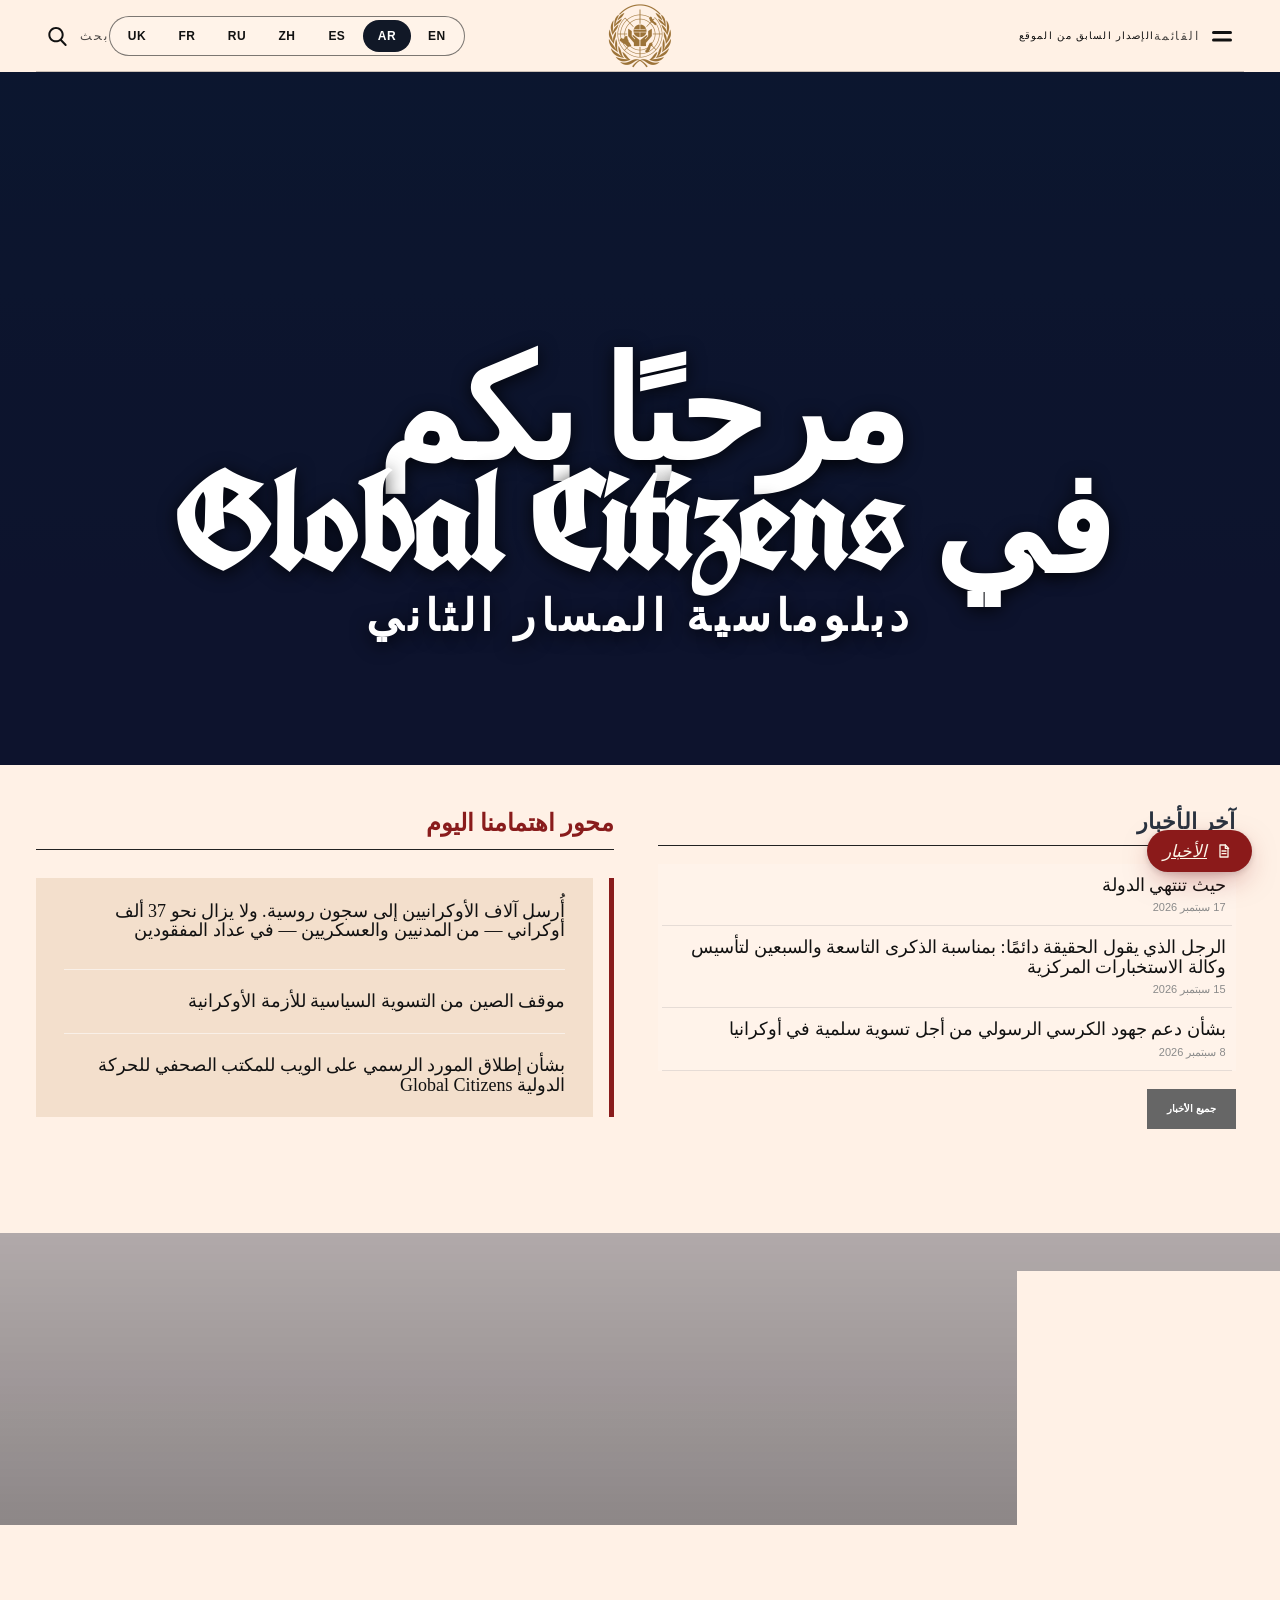
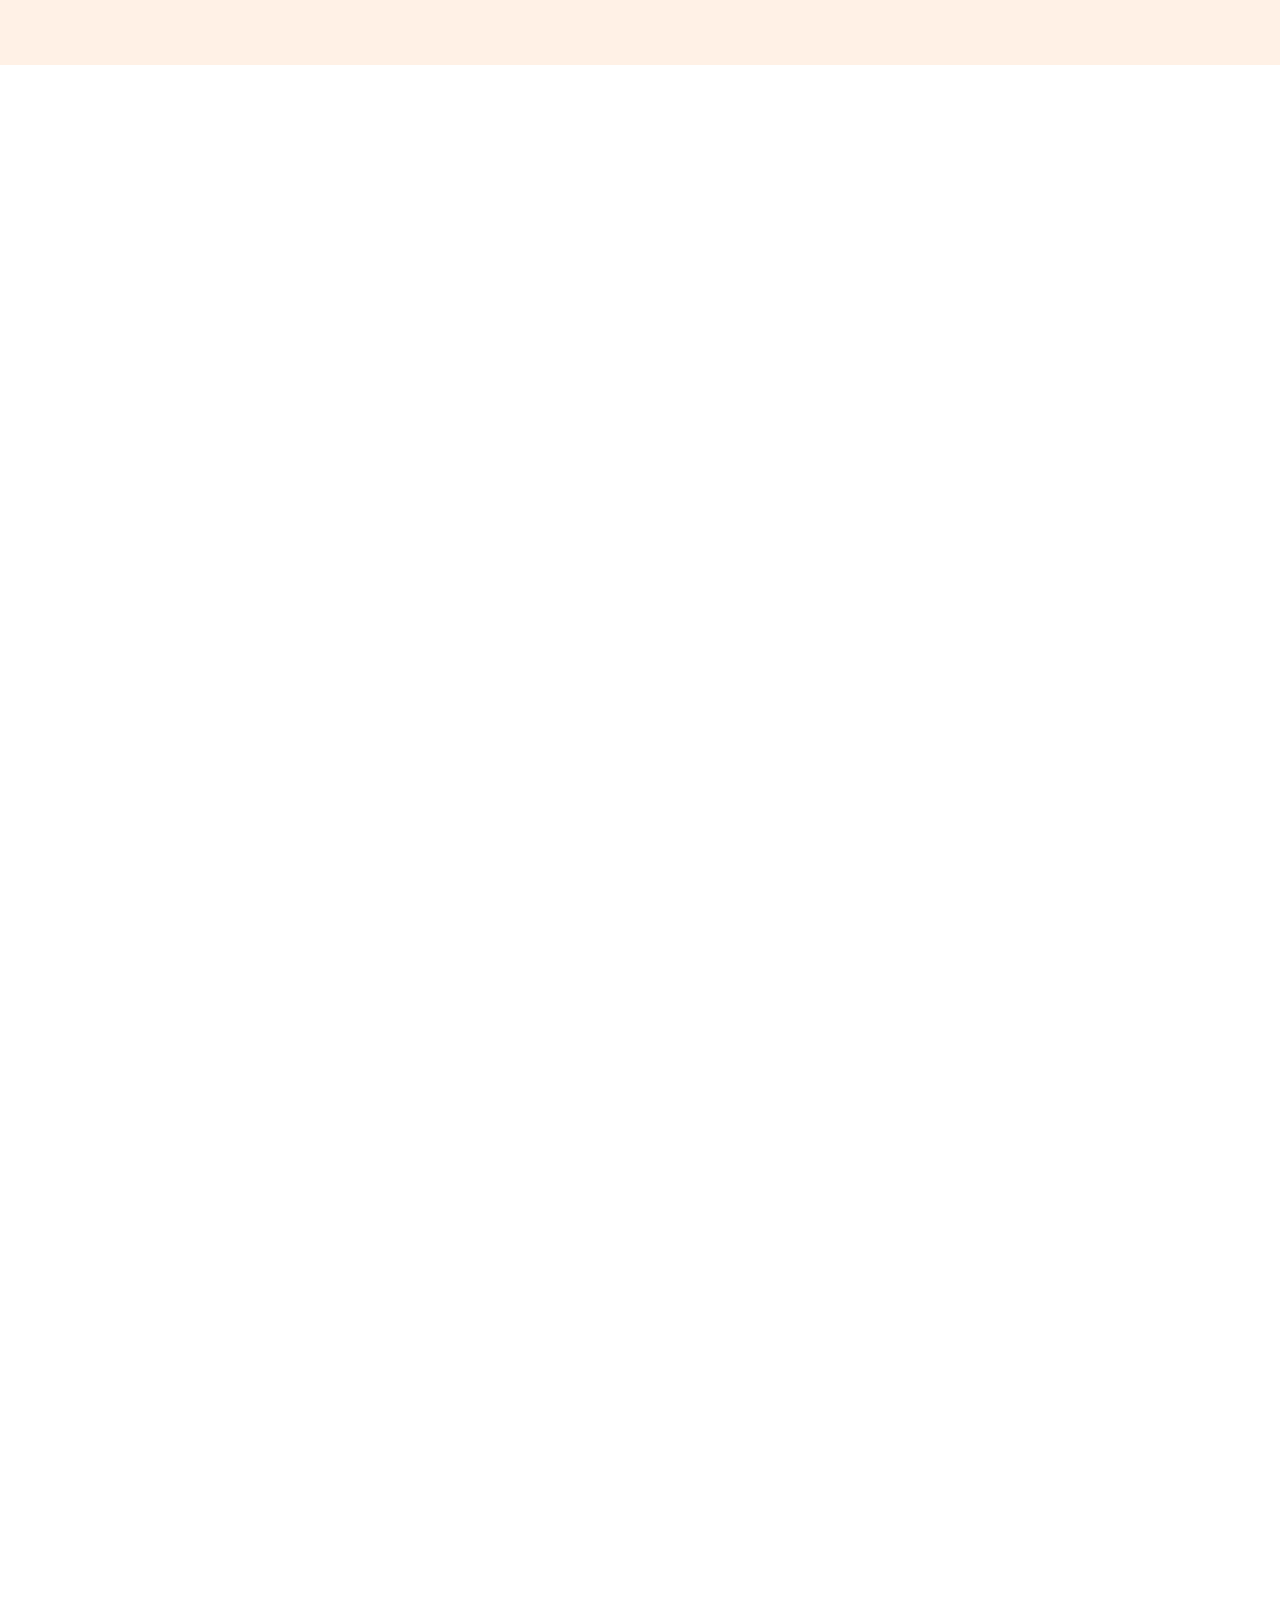
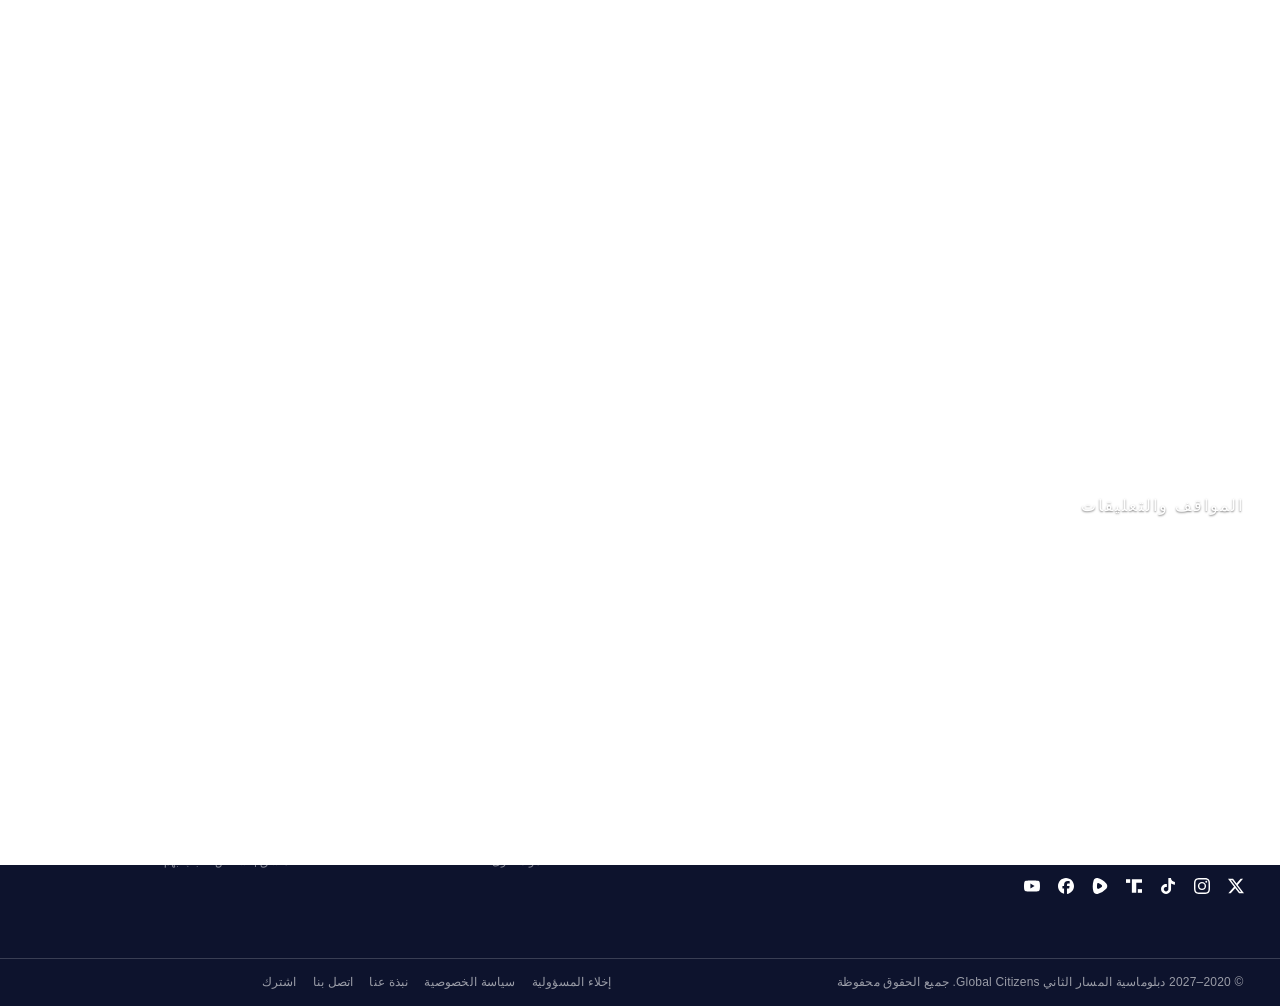
==== commit d8d54ce3: "Initial website upload" ====
--- a/index-ar.html
+++ b/index-ar.html
@@ -341,6 +341,7 @@
 }
 @media screen and (max-width: 781px) {
   .gcim-header__previous-site-link {
+    display: none;
     font-size: 8px;
     letter-spacing: .08em;
     margin-left: 4px;
@@ -485,6 +486,10 @@
 }
 .gcim-header__drawer-menu .menu-item a:hover,
 .gcim-header__drawer-menu .menu-item a:focus-visible { opacity: .75; }
+.gcim-header__drawer-previous-site-mobile { display: none; }
+@media screen and (max-width: 781px) {
+  .gcim-header__drawer-previous-site-mobile { display: block; }
+}
 </style>
 </head>
 
@@ -518,7 +523,19 @@
 				</a>
 			</div>
 			<div class="gcim-header__right">
-				<nav class="gcim-header-language-switcher" aria-label="اختيار اللغة">
+								<details class="gcim-mobile-language-switcher">
+					<summary aria-label="اختيار اللغة"><span>AR</span></summary>
+					<nav class="gcim-mobile-language-switcher__menu" aria-label="اختيار اللغة">
+						<a href="index.html" lang="en">EN</a>
+						<a href="index-ru.html" lang="ru">RU</a>
+						<a href="index-fr.html" lang="fr">FR</a>
+						<a href="index-es.html" lang="es">ES</a>
+						<a class="is-active" aria-current="page" href="index-ar.html" lang="ar">AR</a>
+						<a href="index-zh.html" lang="zh-CN">ZH</a>
+						<a href="index-uk.html" lang="uk">UK</a>
+					</nav>
+				</details>
+<nav class="gcim-header-language-switcher" aria-label="اختيار اللغة">
 					<a href="index.html" lang="en">EN</a>
 					<a class="is-active" href="index-ar.html" lang="ar" aria-current="page">AR</a>
 					<a href="index-es.html" lang="es">ES</a>
@@ -596,7 +613,7 @@
 			<span class="screen-reader-text">إغلاق</span>
 		</button>
 		<div class="gcim-header__menu-content">
-			<nav class="gcim-header__drawer-navigation" aria-label="Menu"><ul class="menu gcim-header__drawer-menu"><li class="menu-item"><a href="index-ar.html#">الرئيسية</a></li><li class="menu-item"><a href="index-ar.html#">الأخبار</a></li><li class="menu-item"><a href="index-ar.html#">من نحن</a></li><li class="menu-item"><a href="index-ar.html#">المنسق</a></li><li class="menu-item"><a href="index-ar.html#">المبادرات</a></li><li class="menu-item"><a href="index-ar.html#">الاتصال</a></li></ul></nav>
+			<nav class="gcim-header__drawer-navigation" aria-label="Menu"><ul class="menu gcim-header__drawer-menu"><li class="menu-item"><a href="index-ar.html#">الرئيسية</a></li><li class="menu-item"><a href="index-ar.html#">الأخبار</a></li><li class="menu-item"><a href="index-ar.html#">من نحن</a></li><li class="menu-item"><a href="index-ar.html#">المنسق</a></li><li class="menu-item"><a href="index-ar.html#">المبادرات</a></li><li class="menu-item"><a href="index-ar.html#">الاتصال</a></li><li class="menu-item gcim-header__drawer-previous-site-mobile"><a href="index-ar.html#">الإصدار السابق من الموقع</a></li></ul></nav>
 		</div>
 	</div>
 
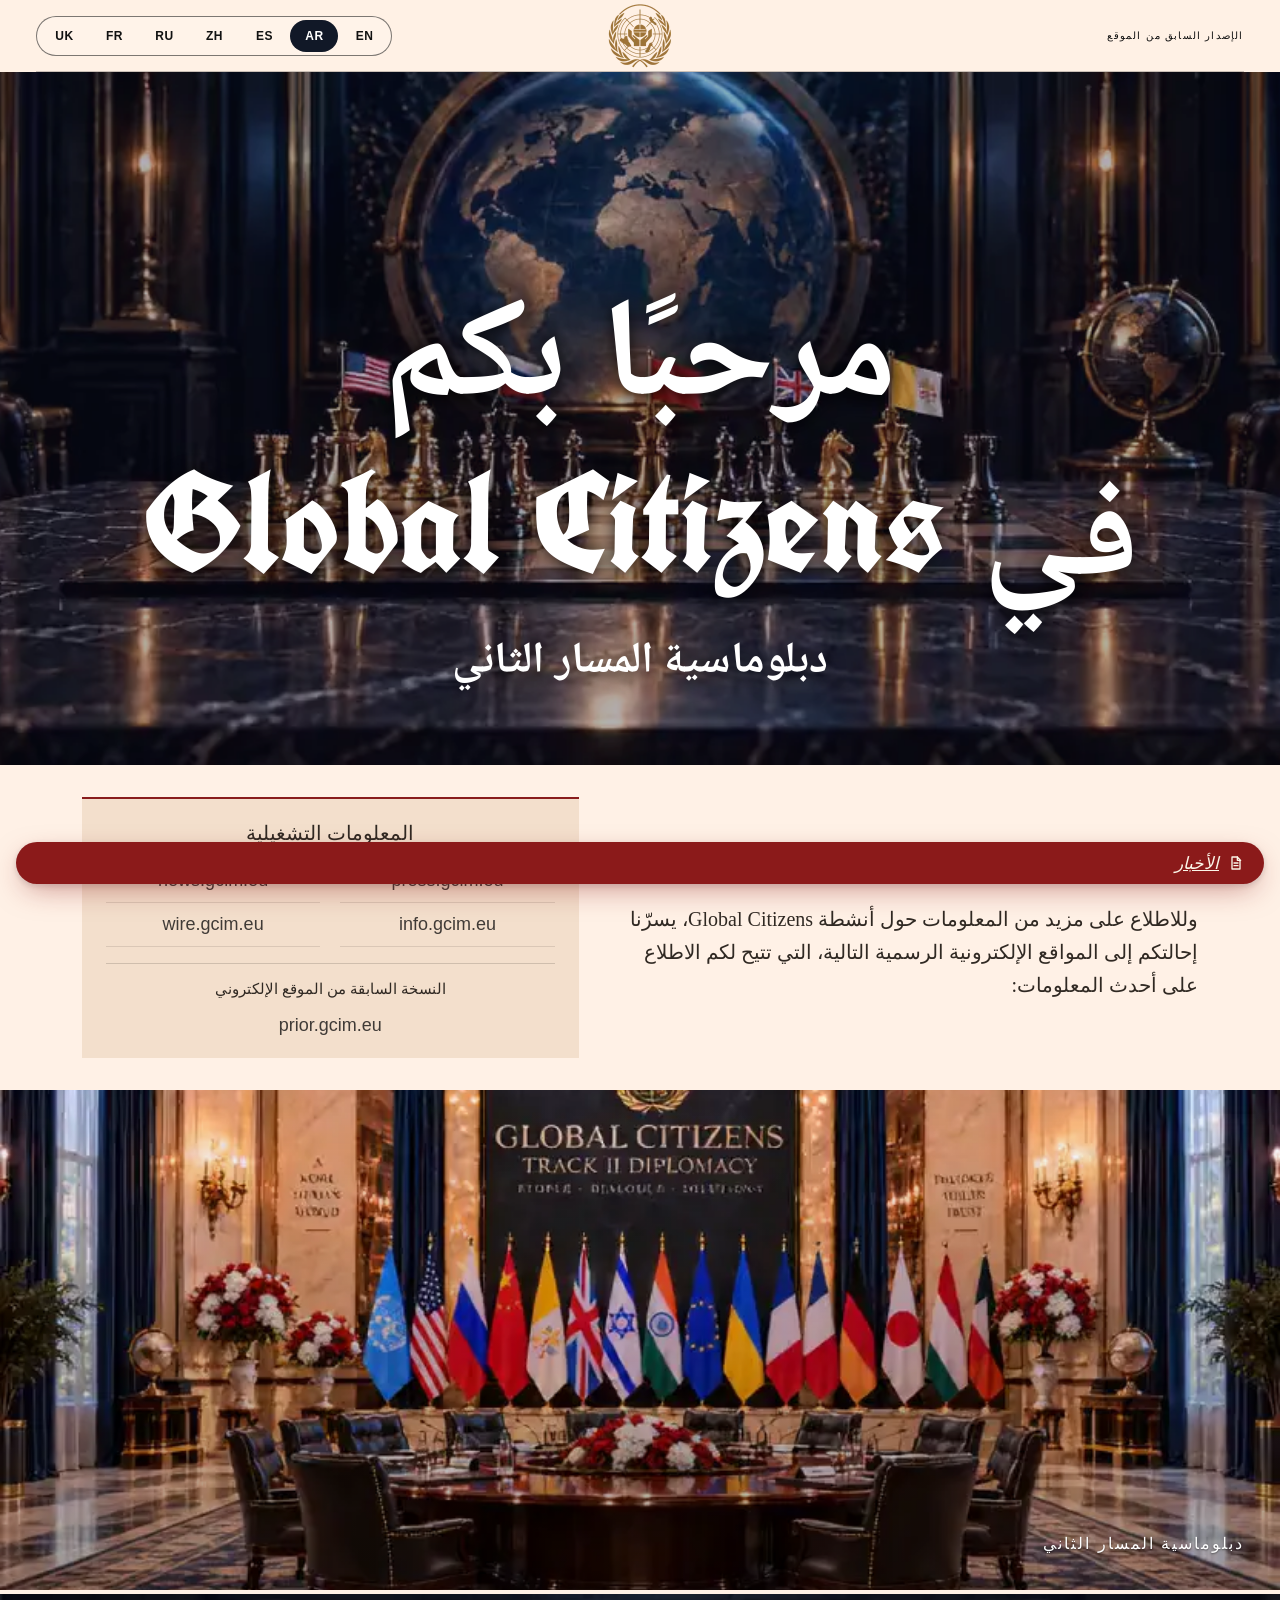
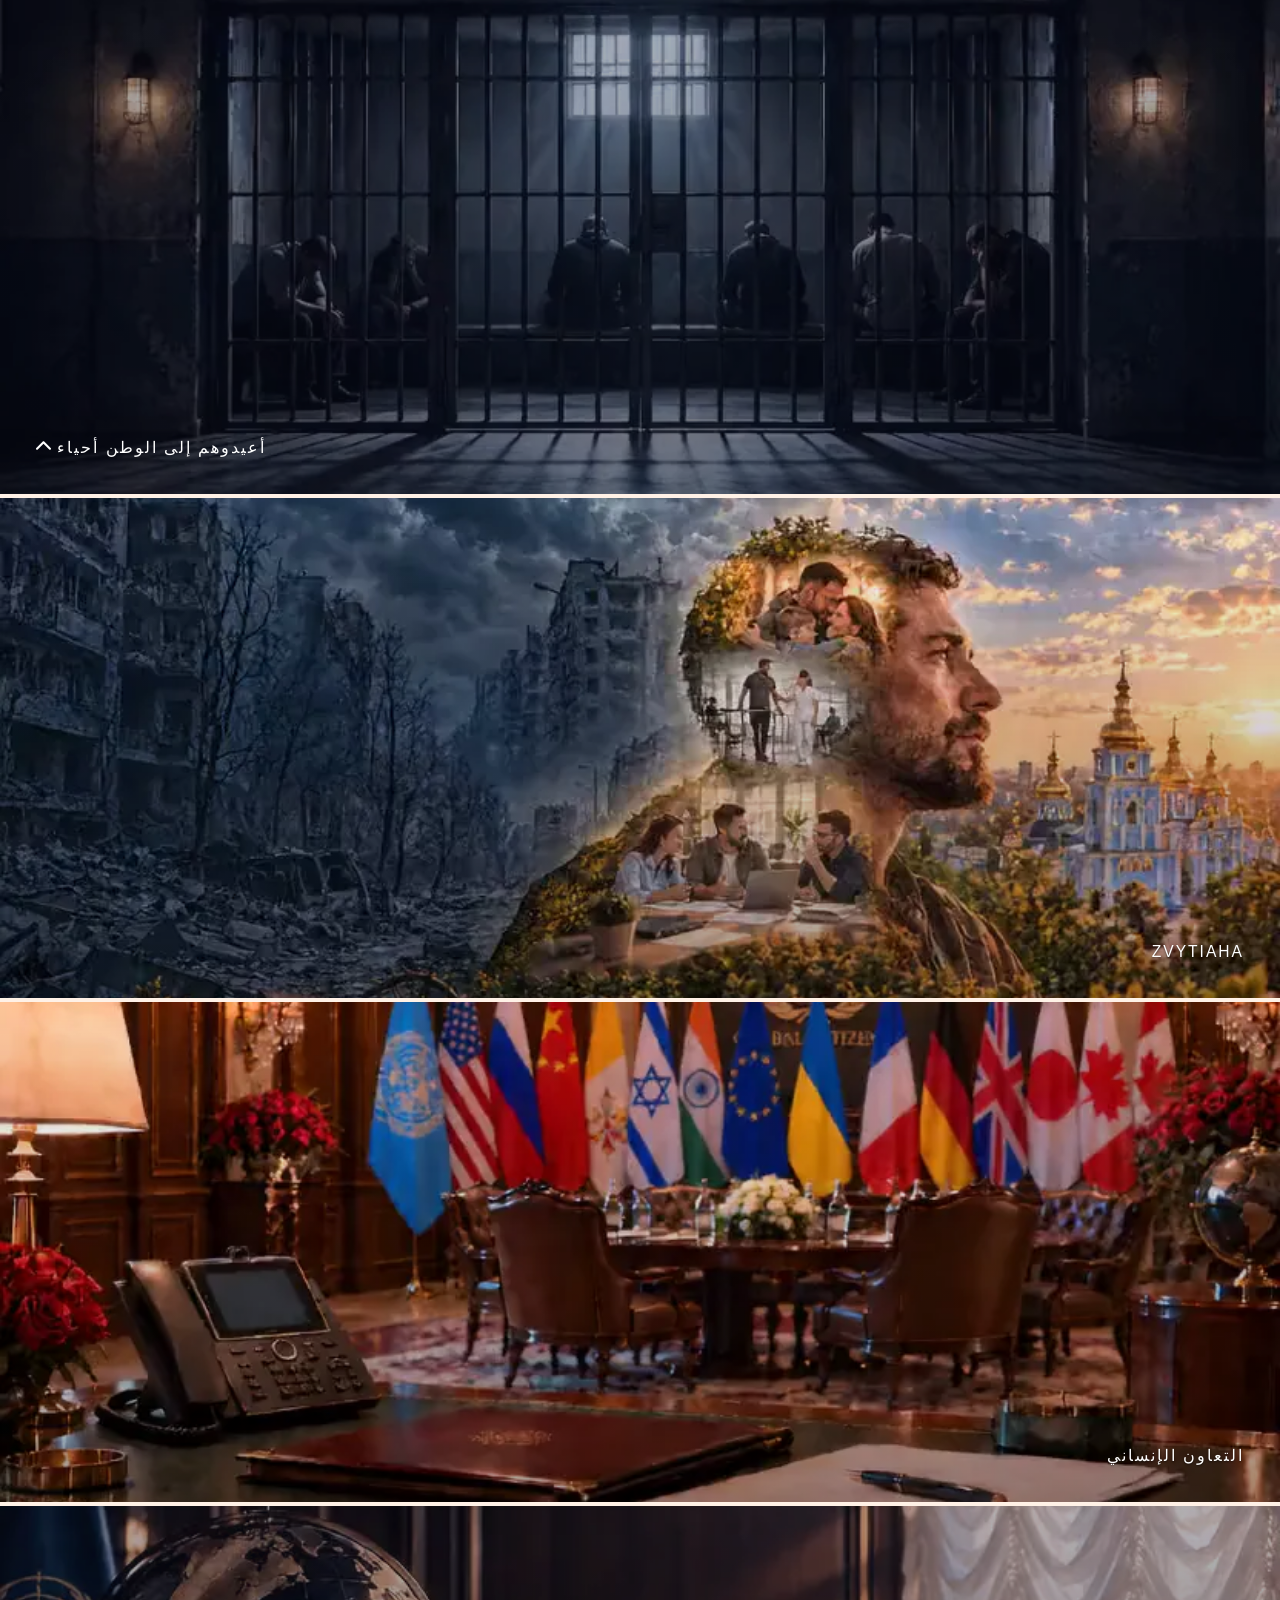
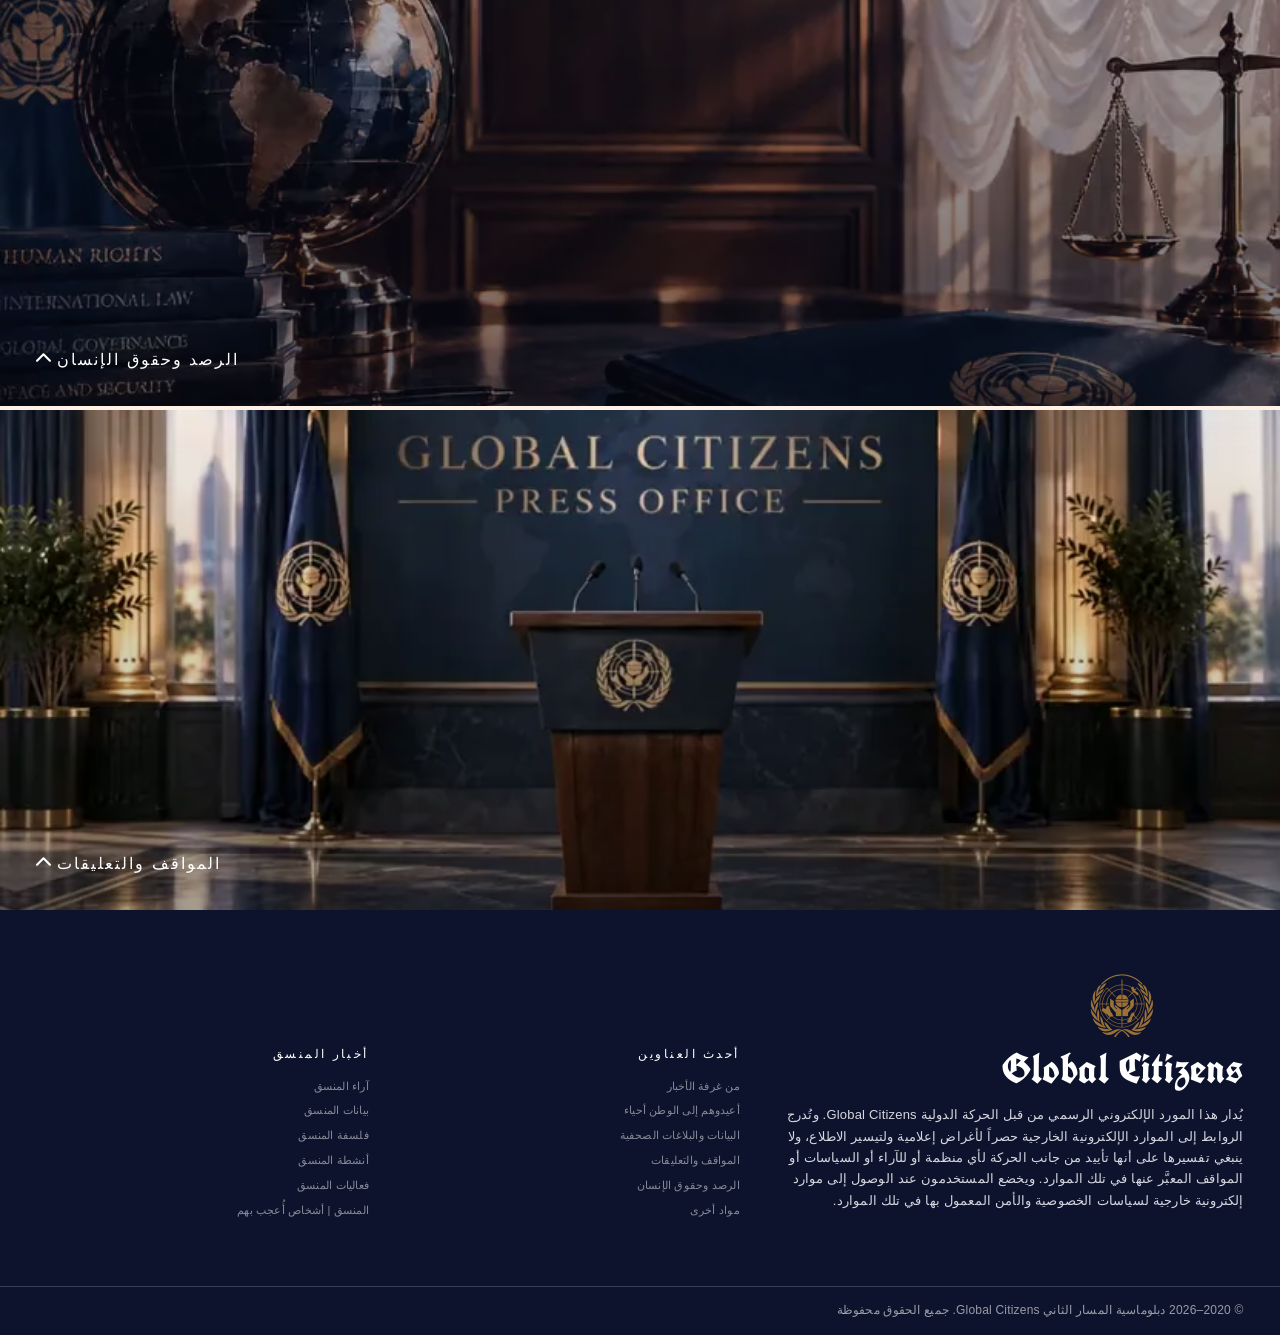
==== commit 28196d07: "1" ====
--- a/index-ar.html
+++ b/index-ar.html
@@ -1,496 +1,55 @@
 <!DOCTYPE html>
 <html lang="ar" dir="rtl"><head>
-<meta http-equiv="content-type" content="text/html; charset=UTF-8">
-	<meta charset="UTF-8">
+<link rel="icon" type="image/png" sizes="32x32" href="assets/favicon-32.png?v=17">
+<link rel="icon" type="image/png" sizes="192x192" href="assets/favicon-192.png?v=17">
+<link rel="icon" type="image/png" sizes="512x512" href="assets/favicon-512.png?v=17">
+<link rel="shortcut icon" href="assets/favicon.ico?v=17">
+<link rel="apple-touch-icon" sizes="180x180" href="apple-touch-icon.png?v=17">
+
+<meta charset="UTF-8">
 	<meta name="viewport" content="width=device-width, initial-scale=1">
 <meta name="robots" content="index, follow, max-image-preview:large, max-snippet:-1, max-video-preview:-1">
 
-	<meta property="og:locale" content="en_US">
-	<meta property="og:type" content="website">
-	<meta property="og:title" content="Global Citizens">
-<meta property="og:url" content="#">
-	<meta property="og:site_name" content="Global Citizens">
-	<meta property="article:publisher" content="#">
-	<meta property="article:modified_time" content="2026-07-22T13:21:31+00:00">
-	<meta property="og:image" content="#">
-	<meta property="og:image:width" content="1200">
-	<meta property="og:image:height" content="628">
-	<meta property="og:image:type" content="image/jpeg">
-	<meta name="twitter:card" content="summary_large_image">
-	<meta name="twitter:title" content="Global Citizens">
-<meta name="twitter:image" content="#">
-	<meta name="twitter:site" content="@globalcitizens">
-	
-<title>Global Citizens</title>
- 
-	<meta name="apple-mobile-web-app-title" content="Global Citizens">
+	<title>Global Citizens — الموقع الرسمي</title>
+<meta name="description" content="الموقع الرسمي للحركة الدولية Global Citizens. أحدث المعلومات وروابط المواقع الإلكترونية الرسمية للحركة.">
+<link rel="canonical" href="https://gcim.eu/index-ar.html">
+<link rel="alternate" hreflang="en-US" href="https://gcim.eu/">
+<link rel="alternate" hreflang="ru" href="https://gcim.eu/index-ru.html">
+<link rel="alternate" hreflang="fr" href="https://gcim.eu/index-fr.html">
+<link rel="alternate" hreflang="es" href="https://gcim.eu/index-es.html">
+<link rel="alternate" hreflang="ar" href="https://gcim.eu/index-ar.html">
+<link rel="alternate" hreflang="zh-CN" href="https://gcim.eu/index-zh.html">
+<link rel="alternate" hreflang="uk" href="https://gcim.eu/index-uk.html">
+<link rel="alternate" hreflang="x-default" href="https://gcim.eu/">
+<meta property="og:locale" content="ar_AR">
+<meta property="og:type" content="website">
+<meta property="og:title" content="Global Citizens — الموقع الرسمي">
+<meta property="og:description" content="الموقع الرسمي للحركة الدولية Global Citizens. أحدث المعلومات وروابط المواقع الإلكترونية الرسمية للحركة.">
+<meta property="og:url" content="https://gcim.eu/index-ar.html">
+<meta property="og:site_name" content="Global Citizens">
+<meta property="article:publisher" content="https://gcim.eu/">
+<meta property="article:modified_time" content="2026-10-24T10:52:30+00:00">
+<meta property="og:image" content="https://gcim.eu/assets/social-preview.jpg">
+<meta property="og:image:width" content="1200">
+<meta property="og:image:height" content="630">
+<meta property="og:image:type" content="image/jpeg">
+<meta property="og:image:alt" content="Global Citizens">
+<meta name="twitter:card" content="summary_large_image">
+<meta name="twitter:title" content="Global Citizens — الموقع الرسمي">
+<meta name="twitter:description" content="الموقع الرسمي للحركة الدولية Global Citizens. أحدث المعلومات وروابط المواقع الإلكترونية الرسمية للحركة.">
+<meta name="twitter:image" content="https://gcim.eu/assets/social-preview.jpg">
+<meta name="twitter:image:alt" content="Global Citizens">
+<meta name="twitter:site" content="@globalcitizens">
+
+<meta name="apple-mobile-web-app-title" content="Global Citizens">
 	<meta name="application-name" content="Global Citizens">
 	<meta name="theme-color" content="#f5f5f5">
 	<meta name="msapplication-TileColor" content="#0D132D">
 
-<style id="core/social-link-inline-css">
-.gcim-block-social-link{background:none!important;color:inherit!important}.gcim-block-social-link-anchor{padding:0!important;pointer-events:none!important;cursor:default!important}.gcim-block-social-link:focus,.gcim-block-social-link:hover{transform:none!important}
-
-/*# sourceURL=# */
-</style>
-<link rel="stylesheet" id="all-css-6" href="Global%20Citizens_files/style.min_aIma.css" type="text/css" media="all">
-<link rel="stylesheet" id="all-css-8" href="Global%20Citizens_files/style-index_aIma.css" type="text/css" media="all">
-
-<link rel="stylesheet" id="all-css-12" href="Global%20Citizens_files/style-index_002_aIma.css" type="text/css" media="all">
-<style id="gcim-block-spacer-inline-css">
-.gcim-block-spacer{clear:both}
-/*# sourceURL=# */
-</style>
-<style id="gcim-block-group-inline-css">
-.gcim-block-group{box-sizing:border-box}:where(.gcim-block-group.gcim-block-group-is-layout-constrained){position:relative}
-/*# sourceURL=# */
-</style>
-<style id="core/group-inline-css">
-.gcim-block-group.has-hyperlink{position:relative}.gcim-block-group.has-hyperlink:not(.gcim-editor-block-list__block)>:nth-child(2){margin-block-start:0}.gcim-block-group.has-hyperlink a.gcim-block-group__action{height:100%;left:0;position:absolute;top:0;width:100%;z-index:3}.gcim-block-group.has-hyperlink .gcim-block-button,.gcim-block-group.has-hyperlink a{position:relative;z-index:4}
-
-/*# sourceURL=# */
-</style>
-
-<style id="gcim-video-accordion-item-style-inline-css">
-.gcim-video-accordion-item{--gcim--video-accordion-item--hover-scale:1;flex:1 1 0;min-width:0;overflow:hidden;position:relative;transition:flex .35s ease,transform .35s ease}.gcim-video-accordion-item__placeholder{background:#f5f5f7;color:#555;display:grid;font-style:italic;height:100%;place-items:center}.gcim-video-accordion-item__media{inset:0;min-height:100%;position:absolute;z-index:0}.gcim-video-accordion-item__media img,.gcim-video-accordion-item__media video{display:block;height:100%;-o-object-fit:cover;object-fit:cover;transition:transform .35s ease;width:100%}.gcim-video-accordion-item__media:after{background:linear-gradient(180deg,transparent,rgba(0,0,0,.35));content:"";inset:0;pointer-events:none;position:absolute}.gcim-video-accordion-item__mute-toggle{align-items:center;background:rgba(0,0,0,.2);border:none;border-radius:50%;color:#fff;cursor:pointer;display:flex;height:36px;justify-content:center;opacity:0;position:absolute;right:8px;top:8px;transition:opacity .2s ease,visibility .2s ease;visibility:hidden;width:36px;z-index:5}.is-active .gcim-video-accordion-item__mute-toggle{opacity:1;visibility:visible}.gcim-video-accordion-item__mute-toggle:focus-visible{outline:2px solid #fff;outline-offset:2px}.gcim-video-accordion-item__mute-toggle .icon-muted[hidden],.gcim-video-accordion-item__mute-toggle .icon-unmuted[hidden]{display:none}.gcim-video-accordion-item__mute-toggle svg{height:20px;min-height:20px;min-width:20px;vertical-align:middle;width:20px}.gcim-video-accordion-item__link{inset:0;position:absolute;z-index:2}.gcim-video-accordion-item__content{bottom:0;color:#fff;left:0;opacity:0;padding:16px;position:absolute;right:0;text-shadow:0 1px 2px rgba(0,0,0,.5);transform:translateY(8px);transition:opacity .2s ease,transform .2s ease;z-index:1}.gcim-video-accordion-item__content .gcim-video-accordion-item__title{display:inline-block;font-size:18px;line-height:1.2;line-height:1;margin:0;text-transform:uppercase}.gcim-video-accordion-item__content .gcim-video-accordion-item__title a{text-decoration:none}.gcim-video-accordion-item__content .gcim-video-accordion-item__title svg{height:.625em;margin-top:-2px;opacity:0;transform:rotate(90deg);transition:opacity .2s ease,visibility .2s ease;vertical-align:middle;visibility:hidden;width:.625em}.gcim-video-accordion-item__content .gcim-video-accordion-item__title svg path{fill:currentColor}@media(hover:none){.gcim-video-accordion-item.has-link .gcim-video-accordion-item__title svg{opacity:1;visibility:visible}}@media(hover:hover){.gcim-video-accordion-item.has-link:hover .gcim-video-accordion-item__title svg{opacity:1;visibility:visible}}.gcim-video-accordion-item.show-title-minimized .gcim-video-accordion-item__content{opacity:1;transform:translateY(0)}@media(hover:hover){.gcim-video-accordion-item.show-title-expanded:hover .gcim-video-accordion-item__content{opacity:1;transform:translateY(0)}}.gcim-video-accordion-item.show-title-both .gcim-video-accordion-item__content,.gcim-video-accordion-item.show-title-expanded.is-active .gcim-video-accordion-item__content{opacity:1;transform:translateY(0)}@media(hover:hover){.gcim-video-accordion-item:hover .gcim-video-accordion-item__content{opacity:1;transform:translateY(0)}.gcim-video-accordion-item:hover .gcim-video-accordion-item__media img,.gcim-video-accordion-item:hover .gcim-video-accordion-item__media video{transform:scale(var(--gcim--video-accordion-item--hover-scale))}}.gcim-video-accordion-item.is-active .gcim-video-accordion-item__content{opacity:1;transform:translateY(0)}[data-show-title=never] .gcim-video-accordion-item__content{opacity:0!important;transform:translateY(8px)!important}[data-show-title=minimized] .gcim-video-accordion-item__content{opacity:1;transform:translateY(0)}@media(hover:hover){[data-show-title=minimized] .gcim-video-accordion-item:hover .gcim-video-accordion-item__content{opacity:0;transform:translateY(8px)}}[data-show-title=expanded] .gcim-video-accordion-item__content,[data-show-title=minimized] .gcim-video-accordion-item.is-active .gcim-video-accordion-item__content{opacity:0;transform:translateY(8px)}@media(hover:hover){[data-show-title=expanded] .gcim-video-accordion-item:hover .gcim-video-accordion-item__content{opacity:1;transform:translateY(0)}}[data-show-title=both] .gcim-video-accordion-item__content,[data-show-title=expanded] .gcim-video-accordion-item.is-active .gcim-video-accordion-item__content{opacity:1;transform:translateY(0)}
-
-/*# sourceURL=# */
-</style>
-<style id="gcim-video-accordion-style-inline-css">
-.gcim-video-accordion{--gcim--custom--style--block-gap:8px;--gcim--video-accordion--height:480px;--gcim--video-accordion--mobile-collapsed:140px;align-items:stretch!important;display:flex;gap:var(--gcim--custom--style--block-gap);height:var(--gcim--video-accordion--height);overflow:hidden}.gcim-video-accordion>:where([class*=gcim-container-]){align-items:stretch;display:flex;flex:1 1 auto;gap:var(--gcim--custom--style--block-gap);min-width:0}.gcim-video-accordion>.gcim-video-accordion-item,.gcim-video-accordion>:where([class*=gcim-container-])>.gcim-video-accordion-item{flex:1 1 0;min-width:0;transition:flex .35s ease,height .35s ease,transform .35s ease}.gcim-video-accordion>.gcim-video-accordion-item.is-active,.gcim-video-accordion>:where([class*=gcim-container-])>.gcim-video-accordion-item.is-active{flex:5 1 0}@media(hover:hover){.gcim-video-accordion:hover>.gcim-video-accordion-item,.gcim-video-accordion:hover>:where([class*=gcim-container-])>.gcim-video-accordion-item{flex:1 1 0}.gcim-video-accordion:hover>.gcim-video-accordion-item:hover,.gcim-video-accordion:hover>:where([class*=gcim-container-])>.gcim-video-accordion-item:hover{flex:5 1 0}}.gcim-video-accordion.is-vertical{flex-direction:column;height:auto}.gcim-video-accordion.is-vertical>:where([class*=gcim-container-]){flex-direction:column}.gcim-video-accordion.is-vertical>.gcim-video-accordion-item,.gcim-video-accordion.is-vertical>:where([class*=gcim-container-])>.gcim-video-accordion-item{flex:0 0 var(--gcim--video-accordion--height);height:var(--gcim--video-accordion--height);transition:flex-basis .35s ease,height .35s ease,transform .35s ease}@media(hover:hover){.gcim-video-accordion.is-vertical>.gcim-video-accordion-item:hover,.gcim-video-accordion.is-vertical>:where([class*=gcim-container-])>.gcim-video-accordion-item:hover{flex-basis:calc(var(--gcim--video-accordion--height)*var(--gcim--video-accordion--hover-expansion, 1.2));height:calc(var(--gcim--video-accordion--height)*var(--gcim--video-accordion--hover-expansion, 1.2))}}@media(max-width:781px){.gcim-video-accordion{display:block;height:auto;overflow:visible}.gcim-video-accordion>.gcim-video-accordion-item,.gcim-video-accordion>:where([class*=gcim-container-])>.gcim-video-accordion-item{flex:none;height:var(--gcim--video-accordion--mobile-collapsed);margin-bottom:var(--gcim--custom--style--block-gap);min-width:0;position:relative;width:100%}.gcim-video-accordion>.gcim-video-accordion-item.is-active,.gcim-video-accordion>:where([class*=gcim-container-])>.gcim-video-accordion-item.is-active{height:min(60vh,var(--gcim--video-accordion--height))}.gcim-video-accordion>.gcim-video-accordion-item:last-child,.gcim-video-accordion>:where([class*=gcim-container-])>.gcim-video-accordion-item:last-child{margin-bottom:0}}@media(prefers-reduced-motion:reduce){.gcim-video-accordion>.gcim-video-accordion-item,.gcim-video-accordion>:where([class*=gcim-container-])>.gcim-video-accordion-item{transition:none}}
-
-/*# sourceURL=# */
-</style>
-<style id="gcim-block-post-content-inline-css">
-.gcim-block-post-content{display:flow-root}
-/*# sourceURL=# */
-</style>
-
-<link rel="stylesheet" id="all-css-34" href="Global%20Citizens_files/global-citizens-footer_aIma.css" type="text/css" media="all">
-<style id="gcim-block-library-inline-css">
-:root{--gcim-block-synced-color:#7a00df;--gcim-ui-theme-color:#007cba;}@media (min-resolution:192dpi){:root{}}.gcim-element-button{cursor:pointer}:root .has-very-light-gray-background-color{background-color:#eee}:root .has-very-dark-gray-background-color{background-color:#313131}:root .has-very-light-gray-color{color:#eee}:root .has-very-dark-gray-color{color:#313131}:root .has-vivid-green-cyan-to-vivid-cyan-blue-gradient-background{background:linear-gradient(135deg,#00d084,#0693e3)}:root .has-purple-crush-gradient-background{background:linear-gradient(135deg,#34e2e4,#4721fb 50%,#ab1dfe)}:root .has-hazy-dawn-gradient-background{background:linear-gradient(135deg,#faaca8,#dad0ec)}:root .has-subdued-olive-gradient-background{background:linear-gradient(135deg,#fafae1,#67a671)}:root .has-atomic-cream-gradient-background{background:linear-gradient(135deg,#fdd79a,#004a59)}:root .has-nightshade-gradient-background{background:linear-gradient(135deg,#330968,#31cdcf)}:root .has-midnight-gradient-background{background:linear-gradient(135deg,#020381,#2874fc)}:root{--gcim--preset--font-size--normal:16px;--gcim--preset--font-size--huge:42px}.has-regular-font-size{font-size:1em}.has-larger-font-size{font-size:2.625em}.has-normal-font-size{font-size:var(--gcim--preset--font-size--normal)}.has-huge-font-size{font-size:var(--gcim--preset--font-size--huge)}:root .has-text-align-center{text-align:center}:root .has-text-align-left{text-align:left}:root .has-text-align-right{text-align:right}.has-fit-text{white-space:nowrap!important}#end-resizable-editor-section{display:none}.aligncenter{clear:both}.items-justified-left{justify-content:flex-start}.items-justified-center{justify-content:center}.items-justified-right{justify-content:flex-end}.items-justified-space-between{justify-content:space-between}.screen-reader-text{word-wrap:normal!important;border:0;clip-path:inset(50%);height:1px;margin:-1px;overflow:hidden;padding:0;position:absolute;width:1px;word-break:normal!important}.screen-reader-text:focus{background-color:#ddd;clip-path:none;color:#444;display:block;font-size:1em;height:auto;left:5px;line-height:normal;padding:15px 23px 14px;text-decoration:none;top:5px;width:auto;z-index:100000}html :where(.has-border-color){border-style:solid}html :where([style^=border-color],[style*=";border-color"],[style*="; border-color"]){border-style:solid}html :where([style^=border-top-color],[style*=";border-top-color"],[style*="; border-top-color"]){border-top-style:solid}html :where([style^=border-right-color],[style*=";border-right-color"],[style*="; border-right-color"]){border-right-style:solid}html :where([style^=border-bottom-color],[style*=";border-bottom-color"],[style*="; border-bottom-color"]){border-bottom-style:solid}html :where([style^=border-left-color],[style*=";border-left-color"],[style*="; border-left-color"]){border-left-style:solid}html :where([style^=border-width],[style*=";border-width"],[style*="; border-width"]){border-style:solid}html :where([style^=border-top-width],[style*=";border-top-width"],[style*="; border-top-width"]){border-top-style:solid}html :where([style^=border-right-width],[style*=";border-right-width"],[style*="; border-right-width"]){border-right-style:solid}html :where([style^=border-bottom-width],[style*=";border-bottom-width"],[style*="; border-bottom-width"]){border-bottom-style:solid}html :where([style^=border-left-width],[style*=";border-left-width"],[style*="; border-left-width"]){border-left-style:solid}html :where(img[class*=gcim-image-]){height:auto;max-width:100%}:where(figure){margin:0 0 1em}html :where(.is-position-sticky){}@media screen and (max-width:600px){html :where(.is-position-sticky){}}
-/*# sourceURL=/gcim-includes/css/dist/block-library/common.min.css */
-</style>
-<style id="global-styles-inline-css">
-:root{--gcim--preset--color--black: #000000;--gcim--preset--color--cyan-bluish-gray: #abb8c3;--gcim--preset--color--white: #FFFFFF;--gcim--preset--color--pale-pink: #f78da7;--gcim--preset--color--vivid-red: #cf2e2e;--gcim--preset--color--luminous-vivid-orange: #ff6900;--gcim--preset--color--luminous-vivid-amber: #fcb900;--gcim--preset--color--light-green-cyan: #7bdcb5;--gcim--preset--color--vivid-green-cyan: #00d084;--gcim--preset--color--pale-cyan-blue: #8ed1fc;--gcim--preset--color--vivid-cyan-blue: #0693e3;--gcim--preset--color--vivid-purple: #9b51e0;--gcim--preset--color--charcoal: #293340;--gcim--preset--color--deep-navy-blue: #0D132D;--gcim--preset--color--navy-blue: #151A30;--gcim--preset--color--navy-accent: #141F4D;--gcim--preset--color--zodiac-blue: #0B1B33;--gcim--preset--color--vivid-cyan: #0DCBFF;--gcim--preset--color--money: #389800;--gcim--preset--color--amber: #FFBD00;--gcim--preset--color--deep-red: #730000;--gcim--preset--color--red: #B50000;--gcim--preset--color--gray: #8A8A8A;--gcim--preset--color--pale-gray: #D9DEE8;--gcim--preset--color--stone: #E8E6E0;--gcim--preset--color--light-gray: #F3F3F3;--gcim--preset--gradient--vivid-cyan-blue-to-vivid-purple: linear-gradient(135deg,rgb(6,147,227) 0%,rgb(155,81,224) 100%);--gcim--preset--gradient--light-green-cyan-to-vivid-green-cyan: linear-gradient(135deg,rgb(122,220,180) 0%,rgb(0,208,130) 100%);--gcim--preset--gradient--luminous-vivid-amber-to-luminous-vivid-orange: linear-gradient(135deg,rgb(252,185,0) 0%,rgb(255,105,0) 100%);--gcim--preset--gradient--luminous-vivid-orange-to-vivid-red: linear-gradient(135deg,rgb(255,105,0) 0%,rgb(207,46,46) 100%);--gcim--preset--gradient--very-light-gray-to-cyan-bluish-gray: linear-gradient(135deg,rgb(238,238,238) 0%,rgb(169,184,195) 100%);--gcim--preset--gradient--cool-to-warm-spectrum: linear-gradient(135deg,rgb(74,234,220) 0%,rgb(151,120,209) 20%,rgb(207,42,186) 40%,rgb(238,44,130) 60%,rgb(251,105,98) 80%,rgb(254,248,76) 100%);--gcim--preset--gradient--blush-light-purple: linear-gradient(135deg,rgb(255,206,236) 0%,rgb(152,150,240) 100%);--gcim--preset--gradient--blush-bordeaux: linear-gradient(135deg,rgb(254,205,165) 0%,rgb(254,45,45) 50%,rgb(107,0,62) 100%);--gcim--preset--gradient--luminous-dusk: linear-gradient(135deg,rgb(255,203,112) 0%,rgb(199,81,192) 50%,rgb(65,88,208) 100%);--gcim--preset--gradient--pale-ocean: linear-gradient(135deg,rgb(255,245,203) 0%,rgb(182,227,212) 50%,rgb(51,167,181) 100%);--gcim--preset--gradient--electric-grass: linear-gradient(135deg,rgb(202,248,128) 0%,rgb(113,206,126) 100%);--gcim--preset--gradient--midnight: linear-gradient(135deg,rgb(2,3,129) 0%,rgb(40,116,252) 100%);--gcim--preset--gradient--blue: linear-gradient(180deg, var(--gcim--preset--color--navy-accent) 0%, var(--gcim--preset--color--navy-blue) 100%);--gcim--preset--gradient--blue-alt: linear-gradient(321deg, var(--gcim--preset--color--navy-accent) 7.41%, #12347F 80.62%);--gcim--preset--gradient--topper: linear-gradient(0deg, var(--gcim--preset--color--deep-navy-blue) 24.28%, var(--gcim--preset--color--zodiac-blue) 100%);--gcim--preset--font-size--small: var(--gcim--custom--typography--small--font-size);--gcim--preset--font-size--medium: var(--gcim--custom--typography--medium--font-size);--gcim--preset--font-size--large: var(--gcim--custom--typography--large--font-size);--gcim--preset--font-size--x-large: 42px;--gcim--preset--font-size--small-caps: var(--gcim--custom--typography--small-caps--font-size);--gcim--preset--font-size--intermediate: var(--gcim--custom--typography--intermediate--font-size);--gcim--preset--font-size--regular: var(--gcim--custom--typography--body--font-size);--gcim--preset--font-size--display: var(--gcim--custom--typography--display--font-size);--gcim--preset--font-size--heading-1: var(--gcim--custom--typography--heading-1--font-size);--gcim--preset--font-size--heading-2: var(--gcim--custom--typography--heading-2--font-size);--gcim--preset--font-size--heading-3: var(--gcim--custom--typography--heading-3--font-size);--gcim--preset--font-size--heading-4: var(--gcim--custom--typography--heading-4--font-size);--gcim--preset--font-size--heading-5: var(--gcim--custom--typography--heading-5--font-size);--gcim--preset--font-size--heading-6: var(--gcim--custom--typography--heading-6--font-size);--gcim--preset--font-family--instrument-sans: "Instrument Sans", sans-serif;--gcim--preset--font-family--instrument-serif: "Instrument Serif", serif;--gcim--preset--font-family--nord: "Nord", serif;--gcim--preset--spacing--20: 20px;--gcim--preset--spacing--40: clamp(2rem, 0.352rem + 4.396vw, 2.5rem);--gcim--preset--spacing--8: 8px;--gcim--preset--spacing--10: 10px;--gcim--preset--spacing--12: 12px;--gcim--preset--spacing--15: 15px;--gcim--preset--spacing--16: 16px;--gcim--preset--spacing--24: 24px;--gcim--preset--spacing--30-16: clamp(1rem, -1.885rem + 7.692vw, 1.875rem);--gcim--preset--spacing--32: 32px;--gcim--preset--spacing--36: 36px;--gcim--preset--spacing--36-18: clamp(1.125rem, -2.584rem + 9.89vw, 2.25rem);--gcim--preset--spacing--48: clamp(2.5rem, 0.852rem + 4.396vw, 3rem);--gcim--preset--spacing--64: clamp(3rem, -0.297rem + 8.791vw, 4rem);--gcim--preset--spacing--72: clamp(3.25rem, -0.871rem + 10.989vw, 4.5rem);--gcim--preset--spacing--120: clamp(4.5rem, -5.39rem + 26.374vw, 7.5rem);--gcim--custom--typography--font-family--sans-serif: var(--gcim--preset--font-family--instrument-sans);--gcim--custom--typography--font-family--serif: var(--gcim--preset--font-family--instrument-serif);--gcim--custom--typography--small-caps--font-family: var(--gcim--preset--font-family--instrument-sans);--gcim--custom--typography--small-caps--font-weight: 400;--gcim--custom--typography--small-caps--font-size: var(--gcim--custom--typography--small-caps--font-size);--gcim--custom--typography--small-caps--line-height: 1.25;--gcim--custom--typography--small-caps--letter-spacing: 0px;--gcim--custom--typography--small-caps--text-transform: uppercase;--gcim--custom--typography--small--font-family: var(--gcim--preset--font-family--instrument-sans);--gcim--custom--typography--small--font-weight: 400;--gcim--custom--typography--small--font-size: var(--gcim--custom--typography--small--font-size);--gcim--custom--typography--small--line-height: 1.6;--gcim--custom--typography--small--letter-spacing: 0px;--gcim--custom--typography--small--text-transform: none;--gcim--custom--typography--medium--font-family: var(--gcim--preset--font-family--instrument-sans);--gcim--custom--typography--medium--font-weight: 400;--gcim--custom--typography--medium--font-size: var(--gcim--custom--typography--medium--font-size);--gcim--custom--typography--medium--line-height: 1.6;--gcim--custom--typography--medium--letter-spacing: 0px;--gcim--custom--typography--medium--text-transform: none;--gcim--custom--typography--intermediate--font-family: var(--gcim--preset--font-family--instrument-sans);--gcim--custom--typography--intermediate--font-weight: 400;--gcim--custom--typography--intermediate--font-size: var(--gcim--custom--typography--intermediate--font-size);--gcim--custom--typography--intermediate--line-height: 1.6;--gcim--custom--typography--intermediate--letter-spacing: 0px;--gcim--custom--typography--intermediate--text-transform: none;--gcim--custom--typography--body--font-family: var(--gcim--preset--font-family--instrument-sans);--gcim--custom--typography--body--font-weight: 400;--gcim--custom--typography--body--font-size: var(--gcim--custom--typography--body--font-size);--gcim--custom--typography--body--line-height: 1.6;--gcim--custom--typography--body--letter-spacing: 0.2px;--gcim--custom--typography--body--text-transform: none;--gcim--custom--typography--large--font-family: var(--gcim--preset--font-family--instrument-sans);--gcim--custom--typography--large--font-weight: 400;--gcim--custom--typography--large--font-size: var(--gcim--custom--typography--large--font-size);--gcim--custom--typography--large--line-height: 1.6;--gcim--custom--typography--large--letter-spacing: 0.2px;--gcim--custom--typography--large--text-transform: none;--gcim--custom--typography--display--font-family: var(--gcim--preset--font-family--instrument-serif);--gcim--custom--typography--display--font-weight: 400;--gcim--custom--typography--display--font-size: var(--gcim--custom--typography--display--font-size);--gcim--custom--typography--display--line-height: 1.18;--gcim--custom--typography--display--text-transform: uppercase;--gcim--custom--typography--display--letter-spacing: 3.64;--gcim--custom--typography--heading-1--font-family: var(--gcim--preset--font-family--instrument-serif);--gcim--custom--typography--heading-1--font-weight: 400;--gcim--custom--typography--heading-1--font-size: var(--gcim--custom--typography--heading-1--font-size);--gcim--custom--typography--heading-1--line-height: 1.08;--gcim--custom--typography--heading-1--letter-spacing: 1.2px;--gcim--custom--typography--heading-1--text-transform: none;--gcim--custom--typography--heading-2--font-family: var(--gcim--preset--font-family--instrument-serif);--gcim--custom--typography--heading-2--font-weight: 400;--gcim--custom--typography--heading-2--font-size: var(--gcim--custom--typography--heading-2--font-size);--gcim--custom--typography--heading-2--line-height: 1.18;--gcim--custom--typography--heading-2--letter-spacing: 0.76px;--gcim--custom--typography--heading-2--text-transform: none;--gcim--custom--typography--heading-3--font-family: var(--gcim--preset--font-family--instrument-serif);--gcim--custom--typography--heading-3--font-weight: 400;--gcim--custom--typography--heading-3--font-size: var(--gcim--custom--typography--heading-3--font-size);--gcim--custom--typography--heading-3--line-height: 1.18;--gcim--custom--typography--heading-3--letter-spacing: 0.56px;--gcim--custom--typography--heading-3--text-transform: none;--gcim--custom--typography--heading-4--font-family: var(--gcim--preset--font-family--instrument-serif);--gcim--custom--typography--heading-4--font-weight: 400;--gcim--custom--typography--heading-4--font-size: var(--gcim--custom--typography--heading-4--font-size);--gcim--custom--typography--heading-4--line-height: 1.18;--gcim--custom--typography--heading-4--letter-spacing: 0.48px;--gcim--custom--typography--heading-4--text-transform: none;--gcim--custom--typography--heading-5--font-family: var(--gcim--preset--font-family--instrument-serif);--gcim--custom--typography--heading-5--font-weight: 400;--gcim--custom--typography--heading-5--font-size: var(--gcim--custom--typography--heading-5--font-size);--gcim--custom--typography--heading-5--line-height: 1.18;--gcim--custom--typography--heading-5--letter-spacing: 0.4px;--gcim--custom--typography--heading-5--text-transform: none;--gcim--custom--typography--heading-6--font-family: var(--gcim--preset--font-family--instrument-sans);--gcim--custom--typography--heading-6--font-weight: 600;--gcim--custom--typography--heading-6--font-size: var(--gcim--custom--typography--heading-6--font-size);--gcim--custom--typography--heading-6--line-height: 1.18;--gcim--custom--typography--heading-6--letter-spacing: 0.84px;--gcim--custom--typography--heading-6--text-transform: uppercase;}.gcim-block-button{}:root { --gcim--style--global--content-size: var(--gcim--style--global--content-size);--gcim--style--global--wide-size: var(--gcim--style--global--wide-size); }:where(body) { margin: 0; }.gcim-site-blocks { padding-top: var(--gcim--style--root--padding-top); padding-bottom: var(--gcim--style--root--padding-bottom); }.has-global-padding { padding-right: var(--gcim--style--root--padding-right); padding-left: var(--gcim--style--root--padding-left); }.has-global-padding > .alignfull { margin-right: calc(var(--gcim--style--root--padding-right) * -1); margin-left: calc(var(--gcim--style--root--padding-left) * -1); }.has-global-padding :where(:not(.alignfull.is-layout-flow) > .has-global-padding:not(.gcim-block-block, .alignfull)) { padding-right: 0; padding-left: 0; }.has-global-padding :where(:not(.alignfull.is-layout-flow) > .has-global-padding:not(.gcim-block-block, .alignfull)) > .alignfull { margin-left: 0; margin-right: 0; }.gcim-site-blocks > .alignleft { float: left; margin-right: 2em; }.gcim-site-blocks > .alignright { float: right; margin-left: 2em; }.gcim-site-blocks > .aligncenter { justify-content: center; margin-left: auto; margin-right: auto; }:where(.gcim-site-blocks) > * { margin-block-start: var(--gcim--custom--style--block-gap); margin-block-end: 0; }:where(.gcim-site-blocks) > :first-child { margin-block-start: 0; }:where(.gcim-site-blocks) > :last-child { margin-block-end: 0; }:root {  }:root :where(.is-layout-flow) > :first-child{margin-block-start: 0;}:root :where(.is-layout-flow) > :last-child{margin-block-end: 0;}:root :where(.is-layout-flow) > *{margin-block-start: var(--gcim--custom--style--block-gap);margin-block-end: 0;}:root :where(.is-layout-constrained) > :first-child{margin-block-start: 0;}:root :where(.is-layout-constrained) > :last-child{margin-block-end: 0;}:root :where(.is-layout-constrained) > *{margin-block-start: var(--gcim--custom--style--block-gap);margin-block-end: 0;}:root :where(.is-layout-flex){gap: var(--gcim--custom--style--block-gap);}:root :where(.is-layout-grid){gap: var(--gcim--custom--style--block-gap);}.is-layout-flow > .alignleft{float: left;margin-inline-start: 0;margin-inline-end: 2em;}.is-layout-flow > .alignright{float: right;margin-inline-start: 2em;margin-inline-end: 0;}.is-layout-flow > .aligncenter{margin-left: auto !important;margin-right: auto !important;}.is-layout-constrained > .alignleft{float: left;margin-inline-start: 0;margin-inline-end: 2em;}.is-layout-constrained > .alignright{float: right;margin-inline-start: 2em;margin-inline-end: 0;}.is-layout-constrained > .aligncenter{margin-left: auto !important;margin-right: auto !important;}.is-layout-constrained > :where(:not(.alignleft):not(.alignright):not(.alignfull)){max-width: var(--gcim--style--global--content-size);margin-left: auto !important;margin-right: auto !important;}.is-layout-constrained > .alignwide{max-width: var(--gcim--style--global--wide-size);}body .is-layout-flex{display: flex;}.is-layout-flex{flex-wrap: wrap;align-items: center;}.is-layout-flex > :is(*, div){margin: 0;}body .is-layout-grid{display: grid;}.is-layout-grid > :is(*, div){margin: 0;}body{background-color: var(--gcim--preset--color--white);color: var(--gcim--preset--color--charcoal);font-family: var(--gcim--custom--typography--body--font-family);font-size: var(--gcim--custom--typography--body--font-size);font-weight: var(--gcim--custom--typography--body--font-weight);letter-spacing: var(--gcim--custom--typography--body--letter-spacing);line-height: var(--gcim--custom--typography--body--line-height);--gcim--style--root--padding-top: var(--gcim--custom--style--root--padding-top);--gcim--style--root--padding-right: var(--gcim--custom--style--root--padding-right);--gcim--style--root--padding-bottom: var(--gcim--custom--style--root--padding-bottom);--gcim--style--root--padding-left: var(--gcim--custom--style--root--padding-left);text-transform: var(--gcim--custom--typography--body--text-transform);}a:where(:not(.gcim-element-button)){color: inherit;text-decoration: underline;}h1, h2, h3, h4, h5, h6{font-family: var(--gcim--preset--font-family--instrument-serif);}h1{font-family: var(--gcim--custom--typography--heading-1--font-family);font-size: var(--gcim--custom--typography--heading-1--font-size);font-weight: var(--gcim--custom--typography--heading-1--font-weight);letter-spacing: var(--gcim--custom--typography--heading-1--letter-spacing);line-height: var(--gcim--custom--typography--heading-1--line-height);text-transform: var(--gcim--custom--typography--heading-1--text-transform);}h2{font-family: var(--gcim--custom--typography--heading-2--font-family);font-size: var(--gcim--custom--typography--heading-2--font-size);font-weight: var(--gcim--custom--typography--heading-2--font-weight);letter-spacing: var(--gcim--custom--typography--heading-2--letter-spacing);line-height: var(--gcim--custom--typography--heading-2--line-height);text-transform: var(--gcim--custom--typography--heading-2--text-transform);}h3{font-family: var(--gcim--custom--typography--heading-3--font-family);font-size: var(--gcim--custom--typography--heading-3--font-size);font-weight: var(--gcim--custom--typography--heading-3--font-weight);letter-spacing: var(--gcim--custom--typography--heading-3--letter-spacing);line-height: var(--gcim--custom--typography--heading-3--line-height);text-transform: var(--gcim--custom--typography--heading-3--text-transform);}h4{font-family: var(--gcim--custom--typography--heading-4--font-family);font-size: var(--gcim--custom--typography--heading-4--font-size);font-weight: var(--gcim--custom--typography--heading-4--font-weight);letter-spacing: var(--gcim--custom--typography--heading-4--letter-spacing);line-height: var(--gcim--custom--typography--heading-4--line-height);text-transform: var(--gcim--custom--typography--heading-4--text-transform);}h5{font-family: var(--gcim--custom--typography--heading-5--font-family);font-size: var(--gcim--custom--typography--heading-5--font-size);font-weight: var(--gcim--custom--typography--heading-5--font-weight);letter-spacing: var(--gcim--custom--typography--heading-5--letter-spacing);line-height: var(--gcim--custom--typography--heading-5--line-height);text-transform: var(--gcim--custom--typography--heading-5--text-transform);}h6{font-family: var(--gcim--custom--typography--heading-6--font-family);font-size: var(--gcim--custom--typography--heading-6--font-size);font-weight: var(--gcim--custom--typography--heading-6--font-weight);letter-spacing: var(--gcim--custom--typography--heading-6--letter-spacing);line-height: var(--gcim--custom--typography--heading-6--line-height);text-transform: var(--gcim--custom--typography--heading-6--text-transform);}:root :where(.gcim-element-button, .gcim-block-button__link){background-color: var(--gcim--preset--color--pale-gray);border-radius: 0px;border-color: var(--gcim--preset--color--pale-gray);border-width: 2px;border-style: solid;color: var(--gcim--preset--color--charcoal);font-family: var(--gcim--custom--typography--heading-6--font-family);font-size: var(--gcim--custom--typography--heading-6--font-size);font-style: inherit;font-weight: var(--gcim--custom--typography--heading-6--font-weight);letter-spacing: var(--gcim--custom--typography--heading-6--letter-spacing);line-height: var(--gcim--custom--typography--heading-6--line-height);padding-top: var(--gcim--preset--spacing--15);padding-right: var(--gcim--preset--spacing--20);padding-bottom: var(--gcim--preset--spacing--15);padding-left: var(--gcim--preset--spacing--20);text-decoration: none;text-transform: var(--gcim--custom--typography--heading-6--text-transform);}:root :where(.gcim-element-button:hover, .gcim-block-button__link:hover){background-color: var(--gcim--preset--color--light-gray);}:root :where(.gcim-element-caption, .gcim-block-audio figcaption, .gcim-block-embed figcaption, .gcim-block-gallery figcaption, .gcim-block-image figcaption, .gcim-block-table figcaption, .gcim-block-video figcaption){color: var(--gcim--preset--color--gray);font-size: var(--gcim--custom--typography--small--font-size);}.has-black-color{color: var(--gcim--preset--color--black) !important;}.has-cyan-bluish-gray-color{color: var(--gcim--preset--color--cyan-bluish-gray) !important;}.has-white-color{color: var(--gcim--preset--color--white) !important;}.has-pale-pink-color{color: var(--gcim--preset--color--pale-pink) !important;}.has-vivid-red-color{color: var(--gcim--preset--color--vivid-red) !important;}.has-luminous-vivid-orange-color{color: var(--gcim--preset--color--luminous-vivid-orange) !important;}.has-luminous-vivid-amber-color{color: var(--gcim--preset--color--luminous-vivid-amber) !important;}.has-light-green-cyan-color{color: var(--gcim--preset--color--light-green-cyan) !important;}.has-vivid-green-cyan-color{color: var(--gcim--preset--color--vivid-green-cyan) !important;}.has-pale-cyan-blue-color{color: var(--gcim--preset--color--pale-cyan-blue) !important;}.has-vivid-cyan-blue-color{color: var(--gcim--preset--color--vivid-cyan-blue) !important;}.has-vivid-purple-color{color: var(--gcim--preset--color--vivid-purple) !important;}.has-charcoal-color{color: var(--gcim--preset--color--charcoal) !important;}.has-deep-navy-blue-color{color: var(--gcim--preset--color--deep-navy-blue) !important;}.has-navy-blue-color{color: var(--gcim--preset--color--navy-blue) !important;}.has-navy-accent-color{color: var(--gcim--preset--color--navy-accent) !important;}.has-zodiac-blue-color{color: var(--gcim--preset--color--zodiac-blue) !important;}.has-vivid-cyan-color{color: var(--gcim--preset--color--vivid-cyan) !important;}.has-money-color{color: var(--gcim--preset--color--money) !important;}.has-amber-color{color: var(--gcim--preset--color--amber) !important;}.has-deep-red-color{color: var(--gcim--preset--color--deep-red) !important;}.has-red-color{color: var(--gcim--preset--color--red) !important;}.has-gray-color{color: var(--gcim--preset--color--gray) !important;}.has-pale-gray-color{color: var(--gcim--preset--color--pale-gray) !important;}.has-stone-color{color: var(--gcim--preset--color--stone) !important;}.has-light-gray-color{color: var(--gcim--preset--color--light-gray) !important;}.has-black-background-color{background-color: var(--gcim--preset--color--black) !important;}.has-cyan-bluish-gray-background-color{background-color: var(--gcim--preset--color--cyan-bluish-gray) !important;}.has-white-background-color{background-color: var(--gcim--preset--color--white) !important;}.has-pale-pink-background-color{background-color: var(--gcim--preset--color--pale-pink) !important;}.has-vivid-red-background-color{background-color: var(--gcim--preset--color--vivid-red) !important;}.has-luminous-vivid-orange-background-color{background-color: var(--gcim--preset--color--luminous-vivid-orange) !important;}.has-luminous-vivid-amber-background-color{background-color: var(--gcim--preset--color--luminous-vivid-amber) !important;}.has-light-green-cyan-background-color{background-color: var(--gcim--preset--color--light-green-cyan) !important;}.has-vivid-green-cyan-background-color{background-color: var(--gcim--preset--color--vivid-green-cyan) !important;}.has-pale-cyan-blue-background-color{background-color: var(--gcim--preset--color--pale-cyan-blue) !important;}.has-vivid-cyan-blue-background-color{background-color: var(--gcim--preset--color--vivid-cyan-blue) !important;}.has-vivid-purple-background-color{background-color: var(--gcim--preset--color--vivid-purple) !important;}.has-charcoal-background-color{background-color: var(--gcim--preset--color--charcoal) !important;}.has-deep-navy-blue-background-color{background-color: var(--gcim--preset--color--deep-navy-blue) !important;}.has-navy-blue-background-color{background-color: var(--gcim--preset--color--navy-blue) !important;}.has-navy-accent-background-color{background-color: var(--gcim--preset--color--navy-accent) !important;}.has-zodiac-blue-background-color{background-color: var(--gcim--preset--color--zodiac-blue) !important;}.has-vivid-cyan-background-color{background-color: var(--gcim--preset--color--vivid-cyan) !important;}.has-money-background-color{background-color: var(--gcim--preset--color--money) !important;}.has-amber-background-color{background-color: var(--gcim--preset--color--amber) !important;}.has-deep-red-background-color{background-color: var(--gcim--preset--color--deep-red) !important;}.has-red-background-color{background-color: var(--gcim--preset--color--red) !important;}.has-gray-background-color{background-color: var(--gcim--preset--color--gray) !important;}.has-pale-gray-background-color{background-color: var(--gcim--preset--color--pale-gray) !important;}.has-stone-background-color{background-color: var(--gcim--preset--color--stone) !important;}.has-light-gray-background-color{background-color: var(--gcim--preset--color--light-gray) !important;}.has-black-border-color{border-color: var(--gcim--preset--color--black) !important;}.has-cyan-bluish-gray-border-color{border-color: var(--gcim--preset--color--cyan-bluish-gray) !important;}.has-white-border-color{border-color: var(--gcim--preset--color--white) !important;}.has-pale-pink-border-color{border-color: var(--gcim--preset--color--pale-pink) !important;}.has-vivid-red-border-color{border-color: var(--gcim--preset--color--vivid-red) !important;}.has-luminous-vivid-orange-border-color{border-color: var(--gcim--preset--color--luminous-vivid-orange) !important;}.has-luminous-vivid-amber-border-color{border-color: var(--gcim--preset--color--luminous-vivid-amber) !important;}.has-light-green-cyan-border-color{border-color: var(--gcim--preset--color--light-green-cyan) !important;}.has-vivid-green-cyan-border-color{border-color: var(--gcim--preset--color--vivid-green-cyan) !important;}.has-pale-cyan-blue-border-color{border-color: var(--gcim--preset--color--pale-cyan-blue) !important;}.has-vivid-cyan-blue-border-color{border-color: var(--gcim--preset--color--vivid-cyan-blue) !important;}.has-vivid-purple-border-color{border-color: var(--gcim--preset--color--vivid-purple) !important;}.has-charcoal-border-color{border-color: var(--gcim--preset--color--charcoal) !important;}.has-deep-navy-blue-border-color{border-color: var(--gcim--preset--color--deep-navy-blue) !important;}.has-navy-blue-border-color{border-color: var(--gcim--preset--color--navy-blue) !important;}.has-navy-accent-border-color{border-color: var(--gcim--preset--color--navy-accent) !important;}.has-zodiac-blue-border-color{border-color: var(--gcim--preset--color--zodiac-blue) !important;}.has-vivid-cyan-border-color{border-color: var(--gcim--preset--color--vivid-cyan) !important;}.has-money-border-color{border-color: var(--gcim--preset--color--money) !important;}.has-amber-border-color{border-color: var(--gcim--preset--color--amber) !important;}.has-deep-red-border-color{border-color: var(--gcim--preset--color--deep-red) !important;}.has-red-border-color{border-color: var(--gcim--preset--color--red) !important;}.has-gray-border-color{border-color: var(--gcim--preset--color--gray) !important;}.has-pale-gray-border-color{border-color: var(--gcim--preset--color--pale-gray) !important;}.has-stone-border-color{border-color: var(--gcim--preset--color--stone) !important;}.has-light-gray-border-color{border-color: var(--gcim--preset--color--light-gray) !important;}.has-vivid-cyan-blue-to-vivid-purple-gradient-background{background: var(--gcim--preset--gradient--vivid-cyan-blue-to-vivid-purple) !important;}.has-light-green-cyan-to-vivid-green-cyan-gradient-background{background: var(--gcim--preset--gradient--light-green-cyan-to-vivid-green-cyan) !important;}.has-luminous-vivid-amber-to-luminous-vivid-orange-gradient-background{background: var(--gcim--preset--gradient--luminous-vivid-amber-to-luminous-vivid-orange) !important;}.has-luminous-vivid-orange-to-vivid-red-gradient-background{background: var(--gcim--preset--gradient--luminous-vivid-orange-to-vivid-red) !important;}.has-very-light-gray-to-cyan-bluish-gray-gradient-background{background: var(--gcim--preset--gradient--very-light-gray-to-cyan-bluish-gray) !important;}.has-cool-to-warm-spectrum-gradient-background{background: var(--gcim--preset--gradient--cool-to-warm-spectrum) !important;}.has-blush-light-purple-gradient-background{background: var(--gcim--preset--gradient--blush-light-purple) !important;}.has-blush-bordeaux-gradient-background{background: var(--gcim--preset--gradient--blush-bordeaux) !important;}.has-luminous-dusk-gradient-background{background: var(--gcim--preset--gradient--luminous-dusk) !important;}.has-pale-ocean-gradient-background{background: var(--gcim--preset--gradient--pale-ocean) !important;}.has-electric-grass-gradient-background{background: var(--gcim--preset--gradient--electric-grass) !important;}.has-midnight-gradient-background{background: var(--gcim--preset--gradient--midnight) !important;}.has-blue-gradient-background{background: var(--gcim--preset--gradient--blue) !important;}.has-blue-alt-gradient-background{background: var(--gcim--preset--gradient--blue-alt) !important;}.has-topper-gradient-background{background: var(--gcim--preset--gradient--topper) !important;}.has-small-font-size{font-size: var(--gcim--preset--font-size--small) !important;}.has-medium-font-size{font-size: var(--gcim--preset--font-size--medium) !important;}.has-large-font-size{font-size: var(--gcim--preset--font-size--large) !important;}.has-x-large-font-size{font-size: var(--gcim--preset--font-size--x-large) !important;}.has-small-caps-font-size{font-size: var(--gcim--preset--font-size--small-caps) !important;}.has-intermediate-font-size{font-size: var(--gcim--preset--font-size--intermediate) !important;}.has-regular-font-size{font-size: var(--gcim--preset--font-size--regular) !important;}.has-display-font-size{font-size: var(--gcim--preset--font-size--display) !important;}.has-heading-1-font-size{font-size: var(--gcim--preset--font-size--heading-1) !important;}.has-heading-2-font-size{font-size: var(--gcim--preset--font-size--heading-2) !important;}.has-heading-3-font-size{font-size: var(--gcim--preset--font-size--heading-3) !important;}.has-heading-4-font-size{font-size: var(--gcim--preset--font-size--heading-4) !important;}.has-heading-5-font-size{font-size: var(--gcim--preset--font-size--heading-5) !important;}.has-heading-6-font-size{font-size: var(--gcim--preset--font-size--heading-6) !important;}.has-instrument-sans-font-family{font-family: var(--gcim--preset--font-family--instrument-sans) !important;}.has-instrument-serif-font-family{font-family: var(--gcim--preset--font-family--instrument-serif) !important;}.has-nord-font-family{font-family: var(--gcim--preset--font-family--nord) !important;}.bullet-spacing .media-bias-item {
-    display: block !important;               /* makes margin work */
-    position: relative !important;
-    padding-left: 1.0em !important;          /* space for the bullet */
-    margin-bottom: 0.1em !important;         /* ← this is your spacing between lines */
-    line-height: 1.6 !important;
-}
-
-.bullet-spacing .media-bias-item__bullet {
-    position: absolute !important;
-    left: 0 !important;
-    top: 0 !important;
-    font-weight: 900 !important;
-}
-
-#el_khBCfN8OsU{
-    max-height: 100vh;
-}
-
-@media screen and (max-width: 800px){
-div[style*="z-index: 2147483647"] {
-  display: none !important;
-}
-}
-
-
-
-
-
-
-
-
-
-
-
-:root:not(:has(.has-topper)) .gcim-header:is(:not(.immersive-active), :hover, :focus-within) .gcim-header__logo-img--navy {
-    display: block;
-}
-
-:root:not(:has(.has-topper)) .gcim-header:is(:not(.immersive-active), :hover, :focus-within) .gcim-header__logo-img--white {
-    display: none;
-}
-
-
-
-
-
-
-
-.hide-link-text a:not(.gcim-block-file__button) {
-    display: none !important;
-}
-.hide-link-text{
-text-align: center;
-}
-:root :where(.gcim-block-heading a:where(:not(.gcim-element-button))){text-decoration: none;}
-/*# sourceURL=global-styles-inline-css */
-</style>
-<style id="core-block-supports-inline-css">
-.gcim-container-core-group-is-layout-268a0545 > :where(:not(.alignleft):not(.alignright):not(.alignfull)){max-width:760px;margin-left:auto !important;margin-right:auto !important;}.gcim-container-core-group-is-layout-268a0545 > .alignwide{max-width:760px;}.gcim-container-core-group-is-layout-268a0545 .alignfull{max-width:none;}.gcim-container-core-group-is-layout-9fa8dd46 > *{margin-block-start:0;margin-block-end:0;}.gcim-container-core-group-is-layout-9fa8dd46 > * + *{margin-block-start:var(--gcim--preset--spacing--20);margin-block-end:0;}.gcim-container-video-accordion-item-is-layout-631eaa29{flex-direction:column;align-items:center;}.gcim-container-video-accordion-is-layout-631eaa29{flex-direction:column;align-items:center;}
-/*# sourceURL=core-block-supports-inline-css */
-</style>
-<style id="gcim-block-template-skip-link-inline-css">
-/*! This file is auto-generated */
-.skip-link.screen-reader-text{border:0;clip-path:inset(50%);height:1px;margin:-1px;overflow:hidden;padding:0;position:absolute!important;width:1px;word-wrap:normal!important;word-break:normal!important}.skip-link.screen-reader-text:focus{background-color:#eee;clip-path:none;color:#444;display:block;font-size:1em;height:auto;left:5px;line-height:normal;padding:15px 23px 14px;text-decoration:none;top:5px;width:auto;z-index:100000}
-/*# sourceURL=/gcim-includes/css/gcim-block-template-skip-link.min.css */
-</style>
-<link rel="stylesheet" id="all-css-42" href="Global%20Citizens_files/global-citizens-theme_aIma.css" type="text/css" media="all">
-<script defer="defer" id="gcim-video-accordion-view-script-js" src="Global%20Citizens_files/view_aIma.js"></script>
- 
-<style class="gcim-fonts-local">
-@font-face{font-family:"Instrument Sans";font-style:normal;font-weight:400;font-display:swap;src:url('#') format('woff2'), url('#') format('woff'), url('#') format('truetype');font-stretch:normal;}
-@font-face{font-family:"Instrument Sans";font-style:italic;font-weight:400;font-display:swap;src:url('#') format('woff2'), url('#') format('woff'), url('#') format('truetype');font-stretch:normal;}
-@font-face{font-family:"Instrument Sans";font-style:normal;font-weight:500;font-display:swap;src:url('#') format('woff2'), url('#') format('woff'), url('#') format('truetype');font-stretch:normal;}
-@font-face{font-family:"Instrument Sans";font-style:italic;font-weight:500;font-display:swap;src:url('#') format('woff2'), url('#') format('woff'), url('#') format('truetype');font-stretch:normal;}
-@font-face{font-family:"Instrument Sans";font-style:normal;font-weight:600;font-display:swap;src:url('#') format('woff2'), url('#') format('woff'), url('#') format('truetype');font-stretch:normal;}
-@font-face{font-family:"Instrument Sans";font-style:italic;font-weight:600;font-display:swap;src:url('#') format('woff2'), url('#') format('woff'), url('#') format('truetype');font-stretch:normal;}
-@font-face{font-family:"Instrument Sans";font-style:normal;font-weight:700;font-display:swap;src:url('#') format('woff2'), url('#') format('woff'), url('#') format('truetype');font-stretch:normal;}
-@font-face{font-family:"Instrument Sans";font-style:italic;font-weight:700;font-display:swap;src:url('#') format('woff2'), url('#') format('woff'), url('#') format('truetype');font-stretch:normal;}
-@font-face{font-family:"Instrument Serif";font-style:normal;font-weight:400;font-display:swap;src:url('#') format('woff2'), url('#') format('woff'), url('#') format('truetype');font-stretch:normal;}
-@font-face{font-family:"Instrument Serif";font-style:italic;font-weight:400;font-display:swap;src:url('#') format('woff2'), url('#') format('woff'), url('#') format('truetype');font-stretch:normal;}
-@font-face{font-family:Nord;font-style:normal;font-weight:100;font-display:swap;src:url('#') format('woff2'), url('#') format('woff'), url('#') format('embedded-opentype');font-stretch:normal;}
-@font-face{font-family:Nord;font-style:italic;font-weight:100;font-display:swap;src:url('#') format('woff2'), url('#') format('woff'), url('#') format('embedded-opentype');font-stretch:normal;}
-@font-face{font-family:Nord;font-style:normal;font-weight:200;font-display:swap;src:url('#') format('woff2'), url('#') format('woff'), url('#') format('embedded-opentype');font-stretch:normal;}
-@font-face{font-family:Nord;font-style:italic;font-weight:200;font-display:swap;src:url('#') format('woff2'), url('#') format('woff'), url('#') format('embedded-opentype');font-stretch:normal;}
-@font-face{font-family:Nord;font-style:normal;font-weight:300;font-display:swap;src:url('#') format('woff2'), url('#') format('woff'), url('#') format('embedded-opentype');font-stretch:normal;}
-@font-face{font-family:Nord;font-style:italic;font-weight:300;font-display:swap;src:url('#') format('woff2'), url('#') format('woff'), url('#') format('embedded-opentype');font-stretch:normal;}
-@font-face{font-family:Nord;font-style:normal;font-weight:400;font-display:swap;src:url('#') format('woff2'), url('#') format('woff'), url('#') format('embedded-opentype');font-stretch:normal;}
-@font-face{font-family:Nord;font-style:italic;font-weight:400;font-display:swap;src:url('#') format('woff2'), url('#') format('woff'), url('#') format('embedded-opentype');font-stretch:normal;}
-@font-face{font-family:Nord;font-style:normal;font-weight:500;font-display:swap;src:url('#') format('woff2'), url('#') format('woff'), url('#') format('embedded-opentype');font-stretch:normal;}
-@font-face{font-family:Nord;font-style:italic;font-weight:500;font-display:swap;src:url('#') format('woff2'), url('#') format('woff'), url('#') format('embedded-opentype');font-stretch:normal;}
-@font-face{font-family:Nord;font-style:normal;font-weight:700;font-display:swap;src:url('#') format('woff2'), url('#') format('woff'), url('#') format('embedded-opentype');font-stretch:normal;}
-@font-face{font-family:Nord;font-style:italic;font-weight:700;font-display:swap;src:url('#') format('woff2'), url('#') format('woff'), url('#') format('embedded-opentype');font-stretch:normal;}
-@font-face{font-family:Nord;font-style:normal;font-weight:900;font-display:swap;src:url('#') format('woff2'), url('#') format('woff'), url('#') format('embedded-opentype');font-stretch:normal;}
-@font-face{font-family:Nord;font-style:italic;font-weight:900;font-display:swap;src:url('#') format('woff2'), url('#') format('woff'), url('#') format('embedded-opentype');font-stretch:normal;}
-</style>
-<style type="text/css" id="gcim-custom-css">/* Initial hidden state for fade-in-on-scroll elements */
-
-/* Active state when .fade-in is added */
-
-.entry-content {
-    position: relative;
-}
-
-.gcim-video-accordion-item__content {
-    align-items: flex-end;
-}
-
-.gcim-video-accordion-item__content .gcim-video-accordion-item__title {
-    font-family: 'NORD', sans-serif;
-    font-size: 15.6px;              /* ≈24px – adjust as needed */
-    font-weight: 300;               
-    letter-spacing: 2px;       
-    line-height: ; 
-    padding: 20px;          
-    text-transform: uppercase;  
-    align-items: flex-end;
-    text-align: right;    
-}
-
-.gcim-video-accordion {
-    --gcim--custom--style--block-gap: 4px;
-}
-
-@media (max-width: 781px) {
-    .gcim-video-accordion {
-        --gcim--custom--style--block-gap: 0px;
-    }
-}
-
-div.gcim-topper__after {
-    min-height: 100vh;
-}</style>
-<style id="gcim-hero-height-adjust">
-.gcim-topper.is-style-full-media.has-min-height-80{
-  min-height:calc(86svh - var(--gcim-toolbar-height, 0px) - var(--gcim-topper--padding-top) - var(--gcim-topper--padding-bottom)) !important;
-}
-</style>
-
-<style id="global-citizens-video-overlay">
-/* Transparent footer-colour tint over the hero video; the video itself stays visible. */
-@font-face {
-  font-family: "GC Masthead";
-  src: url("Global%20Citizens_files/UnifrakturCook-Bold.ttf") format("truetype");
-  font-style: normal;
-  font-weight: 700;
-  font-display: swap;
-}
-.gcim-topper__media { position: relative; }
-.gcim-topper__media::after {
-  content: "";
-  position: absolute;
-  inset: 0;
-  z-index: 2;
-  pointer-events: none;
-  background: #0D132D;
-  opacity: .32;
-}
-.is-style-full-media .gc-hero-title {
-  position: absolute !important;
-  top: 64%;
-  left: 50%;
-  z-index: 5 !important;
-  width: min(98vw, 1700px);
-  margin: 0;
-  transform: translate(-50%, -50%);
-  color: #fff;
-  font-family: "GC Masthead", serif;
-  font-size: clamp(5.5rem, 11vw, 12rem);
-  font-style: normal;
-  font-weight: 700;
-  letter-spacing: -.035em;
-  line-height: .8;
-  text-align: center;
-  text-shadow: 0 3px 18px rgba(0, 0, 0, .8);
-  text-transform: none;
-  white-space: nowrap;
-  pointer-events: none;
-}
-.is-style-full-media .gc-hero-title span {
-  display: block;
-}
-.is-style-full-media .gc-hero-title .gc-hero-subtitle {
-  font-family: Arial, Helvetica, sans-serif;
-  font-size: .31em;
-  font-weight: 700;
-  letter-spacing: .12em;
-  line-height: 1.05;
-  margin-top: .38em;
-}
-@media (max-width: 781px) {
-  .is-style-full-media .gc-hero-title {
-    width: 98vw;
-    font-size: min(12vw, 5.5rem);
-    line-height: .82;
-    white-space: nowrap;
-  }
-}
-</style>
-<style id="gcim-inline-video-style">
-.gcim-bars-video .gcim-video-accordion-item__media::before { content:""; position:absolute; inset:0; z-index:1; pointer-events:none; background:#0D132D; opacity:.32; }
-</style>
-<style id="gc-menu-visibility-fix">
-:root {
-  --gcim-header--height: 72px !important;
-}
-.gcim-header__logo {
-  max-height: none !important;
-  padding-block: 2px !important;
-}
-.gcim-header__logo-img,
-.gcim-header__logo-img img {
-  width: 64px !important;
-  height: 64px !important;
-  max-height: none !important;
-}
-.gcim-header__menu-toggle {
-  display: flex !important;
-  opacity: 1 !important;
-  visibility: visible !important;
-  position: relative;
-  z-index: 10005;
-}
-
-.gcim-header__menu-content {
-  display: block !important;
-}
-@media (min-width: 782px) {
-  .gcim-header__menu {
-    right: auto !important;
-    width: min(320px, 82vw) !important;
-    height: calc(100dvh - var(--gcim-header--bottom)) !important;
-    max-height: none !important;
-    transform: translateX(-100%) !important;
-  }
-  .gcim-header__menu.is-active {
-    transform: translateX(0) !important;
-  }
-}
-@media (max-width: 781px) {
-  :root {
-    --gcim-header--height: 64px !important;
-  }
-  .gcim-header__logo-img,
-  .gcim-header__logo-img img {
-    width: 52px !important;
-    height: 52px !important;
-  }
-}
-</style>
-<style id="gcim-previous-site-header-link">
-.gcim-header__previous-site-link {
-  color: inherit;
-  font-family: var(--gcim--preset--font-family--nord);
-  font-size: 10px;
-  font-weight: 400;
-  letter-spacing: .12em;
-  line-height: 1.2;
-  margin-left: 8px;
-  text-decoration: none;
-  text-transform: uppercase;
-  white-space: nowrap;
-}
-.gcim-header__previous-site-link:hover,
-.gcim-header__previous-site-link:focus-visible {
-  opacity: .75;
-}
-@media screen and (max-width: 781px) {
-  .gcim-header__previous-site-link {
-    display: none;
-    font-size: 8px;
-    letter-spacing: .08em;
-    margin-left: 4px;
-    white-space: normal;
-  }
-}
-</style>
-
-
-<style id="gcim-footer-left-brand-layout">
-@media screen and (min-width:782px){
-  .gcim-footer__navigation--inner-container{
-    display:grid !important;
-    grid-template-columns:430px 220px 220px 320px !important;
-    column-gap:26px !important;
-    align-items:start;
-    justify-content:start;
-  }
-  .gcim-footer-brand-left{grid-column:1;grid-row:1;display:flex;flex-direction:column;justify-content:flex-start;align-items:flex-start;}
-  .gcim-footer-brand-left .gcim-footer__logo{display:inline-flex;flex-direction:column;align-items:center;text-align:center;}
-  .gcim-footer-brand-left > .gcim-footer__social-links{margin-top:18px !important;--gcim-footer--social-links--size:16px !important;}
-  .gcim-footer-brand-left > .gcim-footer__social-links .gcim-block-social-links{margin:0 !important;gap:18px !important;}
-  .gcim-footer-brand-left > .gcim-footer__social-links a{padding:0 !important;width:16px !important;height:16px !important;min-width:16px !important;min-height:16px !important;}
-  .gcim-footer__navigation--inner-container > .gcim-footer__menu:nth-of-type(1){grid-column:2;grid-row:1;min-width:0;}
-  .gcim-footer__navigation--inner-container > .gcim-footer__menu:nth-of-type(2){grid-column:3;grid-row:1;min-width:0;}
-  .gcim-footer__navigation--inner-container > .gcim-footer__menu:nth-of-type(3){grid-column:4;grid-row:1;min-width:0;}
-  .gcim-footer__menu{width:auto !important;max-width:none !important;padding-top:74px !important;}
-  .gcim-footer__menu-navigation,.gcim-footer__menu-navigation .menu{width:auto !important;max-width:none !important;}
-  .gcim-footer__menu-heading{white-space:normal;}
-  .gcim-footer__menu a{white-space:normal;}
-  .gcim-footer__menu-navigation ul{row-gap:0 !important;}
-  .gcim-footer__menu-navigation li{margin:0 !important;padding:0 !important;line-height:1.15 !important;}
-  .gcim-footer__menu-navigation a{padding:0 !important;font-family:var(--gcim--preset--font-family--instrument-sans) !important;font-size:11px !important;font-weight:400 !important;line-height:1.6 !important;letter-spacing:.2px !important;}
-  .gcim-footer-initiatives{margin-left:0 !important;}
-  .gcim-footer__menu-end{display:none !important;}
-}
-</style>
-
-<style id="gcim-footer-empty-bottom-fix">
-.gcim-footer__bottom{display:none !important;}
-</style>
-
-<style id="gcim-bottom-strip-style">
-.gcim-bottom-strip{border-top:1px solid rgba(255,255,255,.18);padding:14px var(--gcim--style--root--padding-right) 14px var(--gcim--style--root--padding-left);font-family:var(--gcim--preset--font-family--instrument-sans);font-size:12px;color:rgba(255,255,255,.58);}
-.gcim-bottom-strip__inner{display:flex;align-items:center;justify-content:space-between;gap:18px;flex-wrap:wrap;}
-.gcim-bottom-strip__links,.gcim-bottom-strip__langs{display:flex;align-items:center;gap:16px;flex-wrap:wrap;}
-.gcim-bottom-strip a{color:inherit;text-decoration:none;}
-.gcim-bottom-strip a:hover,.gcim-bottom-strip a:focus-visible{color:#fff;}
-@media(max-width:781px){.gcim-bottom-strip__inner{align-items:flex-start;flex-direction:column;gap:10px}.gcim-bottom-strip__links{gap:12px}}
-</style>
-<style id="gcim-ft-header-color">
-:root{
-  --gcim-header--color--default:#111111 !important;
-  --gcim-header--background-color--default:#fff1e5 !important;
-  --gcim-header--border-color--default:rgba(17,17,17,.22) !important;
-  --gcim-header--color--transparent:#111111 !important;
-  --gcim-header--background-color--transparent:#fff1e5 !important;
-  --gcim-header--border-color--transparent:rgba(17,17,17,.22) !important;
-  --gcim-header--color--immersive:#111111 !important;
-  --gcim-header--background-color--immersive:#fff1e5 !important;
-  --gcim-header--border-color--immersive:rgba(17,17,17,.22) !important;
-  --gcim-header--overlay--color:#111111 !important;
-  --gcim-header--overlay--background-color:#fff1e5 !important;
-  --gcim-header--overlay--border-color:rgba(17,17,17,.18) !important;
-}
-</style>
-
-<style id="gcim-header-language-switcher-style">
-.gcim-header-language-switcher{
-  display:flex;
-  align-items:center;
-  gap:2px;
-  margin-right:18px;
-  padding:3px;
-  border:1px solid rgba(17,17,17,.55);
-  border-radius:999px;
-  background:rgba(255,255,255,.18);
-  font-family:var(--gcim--preset--font-family--instrument-sans);
-  line-height:1;
-  white-space:nowrap;
-}
-.gcim-header-language-switcher a{
-  display:flex;
-  align-items:center;
-  justify-content:center;
-  min-width:32px;
-  height:32px;
-  padding:0 8px;
-  border-radius:999px;
-  color:#111111;
-  font-size:12px;
-  font-weight:700;
-  letter-spacing:.04em;
-  text-decoration:none;
-  transition:background-color .15s ease,color .15s ease;
-}
-.gcim-header-language-switcher a:hover,
-.gcim-header-language-switcher a:focus-visible{
-  background:rgba(17,17,17,.10);
-}
-.gcim-header-language-switcher a.is-active{
-  background:#111827;
-  color:#ffffff;
-}
-@media(max-width:1079px){
-  .gcim-header-language-switcher{margin-right:10px;gap:0;padding:2px;}
-  .gcim-header-language-switcher a{min-width:28px;height:28px;padding:0 6px;font-size:11px;}
-}
-@media(max-width:781px){
-  .gcim-header-language-switcher{display:none;}
-}
-</style>
-
-<style id="gcim-safe-unified-video-tint">
-/* Единый темно-синий визуальный тон для всех видео.
-   Не меняет размеры, позиционирование, object-fit, z-index или структуру блоков. */
-.gcim-topper__media,
-.gcim-video-accordion-item__media {
-    box-shadow: inset 0 0 0 9999px rgba(13, 19, 45, 0.32) !important;
-}
-</style>
-
-
-<style id="gcim-left-drawer-menu">
-.gcim-header__drawer-navigation { width: 100%; }
-.gcim-header__drawer-menu {
-  display: flex;
-  flex-direction: column;
-  font-family: var(--gcim--preset--font-family--nord);
-  font-size: 12px;
-  font-weight: 400;
-  letter-spacing: .15em;
-  line-height: var(--gcim--custom--typography--heading-6--line-height);
-  text-transform: var(--gcim--custom--typography--heading-6--text-transform);
-}
-.gcim-header__drawer-menu .menu-item a {
-  display: block;
-  padding: 12px 0;
-  border-bottom: 1px solid var(--gcim-header--overlay--border-color);
-  color: inherit;
-  transition: opacity var(--gcim-header--hover-transition-duration) ease;
-}
-.gcim-header__drawer-menu .menu-item a:hover,
-.gcim-header__drawer-menu .menu-item a:focus-visible { opacity: .75; }
-.gcim-header__drawer-previous-site-mobile { display: none; }
-@media screen and (max-width: 781px) {
-  .gcim-header__drawer-previous-site-mobile { display: block; }
-}
-</style>
+<link rel="stylesheet" href="Global%20Citizens_files/site-shared.css?v=16">
+
+<script defer="defer" id="gcim-video-accordion-view-script-js" src="Global%20Citizens_files/view_aIma.js?v=16"></script>
+
 </head>
 
 <body class="home gcim-singular page gcim-embed-responsive gcim-theme-gcim remove-content-margins has-immersive-header has-topper has-sticky-header has-condensed-header" id="top" style="--gcim-scrollbar-width-max: 0px; --gcim-scrollbar-width: 0px;">
@@ -508,44 +67,44 @@
 						<span>القائمة</span>
 					</button>
 				</div>
-				<a class="gcim-header__previous-site-link" href="index-ar.html#">الإصدار السابق من الموقع</a>
+				<a class="gcim-header__previous-site-link" href="https://prior.gcim.eu/">الإصدار السابق من الموقع</a>
 			</div>
 			<div class="gcim-header__center">
-				<a class="gcim-header__logo" href="#" rel="home" title="Global Citizens">
+				<a class="gcim-header__logo" href="index-ar.html" rel="home" title="Global Citizens">
 										<picture class="gcim-header__logo-img gcim-header__logo-img--white">
-						<source type="image/webp" srcset="Global%20Citizens_files/gcim-gold-emblem.webp 1x">
-						<img src="Global%20Citizens_files/gcim-gold-emblem.png" alt="Global Citizens" width="256" height="256" loading="eager" fetchpriority="high">
+						<source type="image/webp" srcset="Global%20Citizens_files/gcim-gold-emblem-128.webp 1x">
+						<img src="Global%20Citizens_files/gcim-gold-emblem-128.webp" alt="Global Citizens" width="128" height="128" loading="eager" fetchpriority="high">
 					</picture>
 					<picture class="gcim-header__logo-img gcim-header__logo-img--navy">
-						<source type="image/webp" srcset="Global%20Citizens_files/gcim-gold-emblem.webp 1x">
-						<img src="Global%20Citizens_files/gcim-gold-emblem.png" alt="Global Citizens" width="256" height="256" loading="eager" fetchpriority="high">
+						<source type="image/webp" srcset="Global%20Citizens_files/gcim-gold-emblem-128.webp 1x">
+						<img src="Global%20Citizens_files/gcim-gold-emblem-128.webp" alt="Global Citizens" width="128" height="128" loading="eager">
 					</picture>
 				</a>
 			</div>
 			<div class="gcim-header__right">
 								<details class="gcim-mobile-language-switcher">
 					<summary aria-label="اختيار اللغة"><span>AR</span></summary>
-					<nav class="gcim-mobile-language-switcher__menu" aria-label="اختيار اللغة">
-						<a href="index.html" lang="en">EN</a>
-						<a href="index-ru.html" lang="ru">RU</a>
-						<a href="index-fr.html" lang="fr">FR</a>
-						<a href="index-es.html" lang="es">ES</a>
-						<a class="is-active" aria-current="page" href="index-ar.html" lang="ar">AR</a>
-						<a href="index-zh.html" lang="zh-CN">ZH</a>
-						<a href="index-uk.html" lang="uk">UK</a>
-					</nav>
+					<nav class="gcim-mobile-language-switcher__menu" aria-label="اللغات — نسخة الهاتف">
+<a href="index.html" lang="en">EN</a>
+<a class="is-active" aria-current="page" href="index-ar.html" lang="ar">AR</a>
+<a href="index-es.html" lang="es">ES</a>
+<a href="index-zh.html" lang="zh-CN">ZH</a>
+<a href="index-ru.html" lang="ru">RU</a>
+<a href="index-fr.html" lang="fr">FR</a>
+<a href="index-uk.html" lang="uk">UK</a>
+</nav>
 				</details>
-<nav class="gcim-header-language-switcher" aria-label="اختيار اللغة">
-					<a href="index.html" lang="en">EN</a>
-					<a class="is-active" href="index-ar.html" lang="ar" aria-current="page">AR</a>
-					<a href="index-es.html" lang="es">ES</a>
-					<a href="index-zh.html" lang="zh-CN">ZH</a>
-					<a href="index-ru.html" lang="ru">RU</a>
-					<a href="index-fr.html" lang="fr">FR</a>
-					<a href="index-uk.html" lang="uk">UK</a>
-				</nav>
-				<div class="gcim-header__search-toggle">
-					<button class="button-icon" aria-controls="gcim-header-6__search" aria-haspopup="dialog" title="فتح البحث">
+<nav class="gcim-header-language-switcher" aria-label="اللغات — نسخة سطح المكتب">
+<a href="index.html" lang="en">EN</a>
+<a class="is-active" href="index-ar.html" lang="ar" aria-current="page">AR</a>
+<a href="index-es.html" lang="es">ES</a>
+<a href="index-zh.html" lang="zh-CN">ZH</a>
+<a href="index-ru.html" lang="ru">RU</a>
+<a href="index-fr.html" lang="fr">FR</a>
+<a href="index-uk.html" lang="uk">UK</a>
+</nav>
+				<div class="gcim-header__search-toggle" hidden>
+					<button class="button-icon" aria-controls="gcim-header-6__search" aria-expanded="false" aria-haspopup="dialog" title="فتح البحث">
 						<span>بحث</span>
 						<svg class="button-icon--open" width="20" height="20" viewBox="0 0 20 20" fill="none" xmlns="http://www.w3.org/2000/svg">
     <path d="M18.3929 18.306L13.8709 13.6029C15.0336 12.2207 15.6706 10.4817 15.6706 8.67124C15.6706 4.44139 12.2292 1 7.99937 1C3.76951 1 0.328125 4.44139 0.328125 8.67124C0.328125 12.9011 3.76951 16.3425 7.99937 16.3425C9.58732 16.3425 11.1006 15.8635 12.3943 14.9543L16.9507 19.6932C17.1412 19.8909 17.3973 20 17.6718 20C17.9316 20 18.1781 19.9009 18.3652 19.7208C18.7628 19.3383 18.7755 18.7039 18.3929 18.306ZM7.99937 3.00119C11.1259 3.00119 13.6694 5.54471 13.6694 8.67124C13.6694 11.7978 11.1259 14.3413 7.99937 14.3413C4.87284 14.3413 2.32932 11.7978 2.32932 8.67124C2.32932 5.54471 4.87284 3.00119 7.99937 3.00119Z" fill="currentColor"></path>
@@ -556,7 +115,7 @@
 </svg>
 					</button>
 				</div>
-				<search id="gcim-header-6__search" class="gcim-header__search" role="dialog">
+				<div id="gcim-header-6__search" class="gcim-header__search" role="search" hidden>
 					<div class="gcim-header__search-content">
 						<form role="search" method="get" action="#">
 							<div class="gcim-header__search-box">
@@ -570,31 +129,31 @@
 							</button>
 						</form>
 					</div>
-				</search>
-			</div>
-		</div>
-	</div>
-
-			<div id="gcim-header-6__primary" class="gcim-header__primary is-ready">
-			<nav class="gcim-header__primary-navigation">
+				</div>
+			</div>
+		</div>
+	</div>
+
+			<div id="gcim-header-6__primary" class="gcim-header__primary is-ready" hidden>
+			<nav class="gcim-header__primary-navigation" aria-label="التنقل الرئيسي">
 				<button class="gcim-header__primary-left button-icon">
 					<span class="screen-reader-text">التمرير إلى اليسار</span>
 					<svg xmlns="http://www.w3.org/2000/svg" width="15" height="15" viewBox="0 0 15 15" fill="none">
     <path d="M7.50004 3.22472C7.76887 3.22472 8.03767 3.32737 8.24263 3.53223L14.6923 9.98196C15.1026 10.3922 15.1026 11.0574 14.6923 11.4676C14.2822 11.8777 13.6171 11.8777 13.2068 11.4676L7.50004 5.76048L1.79326 11.4674C1.38298 11.8775 0.717978 11.8775 0.307895 11.4674C-0.102588 11.0572 -0.102588 10.392 0.307895 9.98176L6.75746 3.53203C6.96251 3.32714 7.23131 3.22472 7.50004 3.22472Z" fill="currentColor"></path>
 </svg>
 				</button>
-				<ul id="menu-primary-navigation" class="menu menu--desktop"><li id="menu-item-60001" class="menu-item menu-item-type-post_type menu-item-object-page menu-item-60001"><a href="index-ar.html#">الرئيسية</a></li>
-<li id="menu-item-60002" class="menu-item menu-item-type-post_type menu-item-object-page menu-item-60002"><a href="index-ar.html#">الأخبار</a></li>
-<li id="menu-item-60006" class="menu-item menu-item-type-post_type menu-item-object-page menu-item-60006"><a href="index-ar.html#">من نحن</a></li>
-<li id="menu-item-60003" class="menu-item menu-item-type-post_type menu-item-object-page menu-item-60003"><a href="index-ar.html#">المنسق</a></li>
-<li id="menu-item-60004" class="menu-item menu-item-type-post_type menu-item-object-page menu-item-60004"><a href="index-ar.html#">المبادرات</a></li>
-<li id="menu-item-60005" class="menu-item menu-item-type-post_type menu-item-object-page menu-item-60005"><a href="index-ar.html#">الاتصال</a></li>
-</ul><ul id="menu-primary-navigation-mobile" class="menu menu--mobile"><li id="menu-item-60101" class="menu-item menu-item-type-post_type menu-item-object-page menu-item-60101"><a href="index-ar.html#">الرئيسية</a></li>
-<li id="menu-item-60102" class="menu-item menu-item-type-post_type menu-item-object-page menu-item-60102"><a href="index-ar.html#">الأخبار</a></li>
-<li id="menu-item-60106" class="menu-item menu-item-type-post_type menu-item-object-page menu-item-60106"><a href="index-ar.html#">من نحن</a></li>
-<li id="menu-item-60103" class="menu-item menu-item-type-post_type menu-item-object-page menu-item-60103"><a href="index-ar.html#">المنسق</a></li>
-<li id="menu-item-60104" class="menu-item menu-item-type-post_type menu-item-object-page menu-item-60104"><a href="index-ar.html#">المبادرات</a></li>
-<li id="menu-item-60105" class="menu-item menu-item-type-post_type menu-item-object-page menu-item-60105"><a href="index-ar.html#">الاتصال</a></li>
+				<ul id="menu-primary-navigation" class="menu menu--desktop"><li id="menu-item-60001" class="menu-item menu-item-type-post_type menu-item-object-page menu-item-60001"><a href="index-ar.html#" hidden>الرئيسية</a></li>
+<li id="menu-item-60002" class="menu-item menu-item-type-post_type menu-item-object-page menu-item-60002"><a href="index-ar.html#" hidden>الأخبار</a></li>
+<li id="menu-item-60006" class="menu-item menu-item-type-post_type menu-item-object-page menu-item-60006"><a href="index-ar.html#" hidden>من نحن</a></li>
+<li id="menu-item-60003" class="menu-item menu-item-type-post_type menu-item-object-page menu-item-60003"><a href="index-ar.html#" hidden>المنسق</a></li>
+<li id="menu-item-60004" class="menu-item menu-item-type-post_type menu-item-object-page menu-item-60004"><a href="index-ar.html#" hidden>المبادرات</a></li>
+<li id="menu-item-60005" class="menu-item menu-item-type-post_type menu-item-object-page menu-item-60005"><a href="index-ar.html#" hidden>الاتصال</a></li>
+</ul><ul id="menu-primary-navigation-mobile" class="menu menu--mobile"><li id="menu-item-60101" class="menu-item menu-item-type-post_type menu-item-object-page menu-item-60101"><a href="index-ar.html#" hidden>الرئيسية</a></li>
+<li id="menu-item-60102" class="menu-item menu-item-type-post_type menu-item-object-page menu-item-60102"><a href="index-ar.html#" hidden>الأخبار</a></li>
+<li id="menu-item-60106" class="menu-item menu-item-type-post_type menu-item-object-page menu-item-60106"><a href="index-ar.html#" hidden>من نحن</a></li>
+<li id="menu-item-60103" class="menu-item menu-item-type-post_type menu-item-object-page menu-item-60103"><a href="index-ar.html#" hidden>المنسق</a></li>
+<li id="menu-item-60104" class="menu-item menu-item-type-post_type menu-item-object-page menu-item-60104"><a href="index-ar.html#" hidden>المبادرات</a></li>
+<li id="menu-item-60105" class="menu-item menu-item-type-post_type menu-item-object-page menu-item-60105"><a href="index-ar.html#" hidden>الاتصال</a></li>
 </ul>				<button class="gcim-header__primary-right button-icon is-active">
 					<span class="screen-reader-text">التمرير إلى اليمين</span>
 					<svg xmlns="http://www.w3.org/2000/svg" width="15" height="15" viewBox="0 0 15 15" fill="none">
@@ -604,7 +163,7 @@
 			</nav>
 		</div>
 	
-	<div id="gcim-header-6__menu" class="gcim-header__menu" role="dialog">
+	<div id="gcim-header-6__menu" class="gcim-header__menu" role="dialog" aria-modal="true" aria-label="القائمة الرئيسية">
 		<button class="gcim-header__menu-close button-icon" aria-controls="gcim-header-6__menu" title="إغلاق القائمة" disabled="disabled">
 			<svg width="20" height="20" viewBox="0 0 20 20" fill="none" xmlns="http://www.w3.org/2000/svg">
     <path d="M16.663 2.10024C17.0552 2.07743 17.441 2.20784 17.739 2.46397C18.3266 3.05507 18.3266 4.00976 17.739 4.60087L4.87214 17.4678C4.26097 18.0396 3.30194 18.0079 2.73005 17.3967C2.2129 16.844 2.18276 15.9945 2.65948 15.4066L15.6021 2.46397C15.8962 2.21153 16.2758 2.08137 16.663 2.10024Z" fill="currentColor"></path>
@@ -613,7 +172,7 @@
 			<span class="screen-reader-text">إغلاق</span>
 		</button>
 		<div class="gcim-header__menu-content">
-			<nav class="gcim-header__drawer-navigation" aria-label="Menu"><ul class="menu gcim-header__drawer-menu"><li class="menu-item"><a href="index-ar.html#">الرئيسية</a></li><li class="menu-item"><a href="index-ar.html#">الأخبار</a></li><li class="menu-item"><a href="index-ar.html#">من نحن</a></li><li class="menu-item"><a href="index-ar.html#">المنسق</a></li><li class="menu-item"><a href="index-ar.html#">المبادرات</a></li><li class="menu-item"><a href="index-ar.html#">الاتصال</a></li><li class="menu-item gcim-header__drawer-previous-site-mobile"><a href="index-ar.html#">الإصدار السابق من الموقع</a></li></ul></nav>
+			<nav class="gcim-header__drawer-navigation" aria-label="التنقل الرئيسي"><ul class="menu gcim-header__drawer-menu"><li class="menu-item"><a href="index-ar.html#" hidden>الرئيسية</a></li><li class="menu-item"><a href="index-ar.html#" hidden>الأخبار</a></li><li class="menu-item"><a href="index-ar.html#" hidden>من نحن</a></li><li class="menu-item"><a href="index-ar.html#" hidden>المنسق</a></li><li class="menu-item"><a href="index-ar.html#" hidden>المبادرات</a></li><li class="menu-item"><a href="index-ar.html#" hidden>الاتصال</a></li><li class="menu-item gcim-header__drawer-previous-site-mobile"><a href="https://prior.gcim.eu/">الإصدار السابق من الموقع</a></li></ul></nav>
 		</div>
 	</div>
 
@@ -628,63 +187,44 @@
 	<div class="gcim-topper__inner-container">
 		<div class="gcim-topper__content">
 			
-				<h1 class="gcim-topper__headline gc-hero-title"><span>مرحبًا بكم</span><span>في Global Citizens</span><span class="gc-hero-subtitle">دبلوماسية المسار الثاني</span></h1>
+				<h1 class="gcim-topper__headline gc-hero-title"><span>مرحبًا بكم</span><span>في <b class="gc-hero-brand">Global Citizens</b></span><span class="gc-hero-subtitle">دبلوماسية المسار الثاني</span></h1>
 			
 							<div class="gcim-topper__deck">
-					
-<p class="has-nord-font-family has-large-font-size gcim-block-paragraph" style="font-style:normal;font-weight:100;letter-spacing:12px"></p>
-
-				</div>
-
-							<div class="gcim-topper__media"><figure class="gcim-topper__media--figure"><video class="gcim-topper__media--video" width="1920" height="1080" preload="metadata" muted="muted" loop="loop" playsinline="playsinline" autoplay="autoplay"><source src="Global%20Citizens_files/hero-great-chessboard-20260920-v3.mp4" type="video/mp4"></video></figure></div>					</div>
-	</div>
-	</div>
-	<div class="gcim-topper__after alignfull" style="background:#fff1e6;min-height:40px;"></div>
-
-<div style="height:5px;background:#fff1e6;width:100vw;margin-left:calc(50% - 50vw);margin-right:calc(50% - 50vw);" aria-hidden="true" class="alignfull gcim-block-spacer"></div>
-
-<div class="alignfull gcim-block-group has-medium-font-size has-global-padding is-layout-constrained gcim-container-core-group-is-layout-268a0545 gcim-block-group-is-layout-constrained" style="transform:translateY(-20px);display:grid;grid-template-columns:minmax(0,1fr) minmax(0,1fr);column-gap:36px;background:#fff1e6;width:100vw;margin-left:calc(50% - 50vw);margin-right:calc(50% - 50vw);box-sizing:border-box;">
-<div class="gcim-focus-left" style="grid-column:2;grid-row:1;margin-top:0 !important;margin-block-start:0 !important;align-self:start;position:relative;top:-40px;padding-right:8px;box-sizing:border-box;">
-  <div style="font-family:Georgia,'Times New Roman',serif;font-size:24px;font-weight:700;line-height:1.1;color:#891c1c;text-transform:uppercase;padding-bottom:12px;border-bottom:1px solid #222;margin-bottom:28px;">محور اهتمامنا اليوم</div>
-  <div style="display:flex;align-items:stretch;gap:16px;">
-    <div style="width:5px;flex:0 0 5px;background:#891c1c;"></div>
-    <div style="background:#f3dfcc;padding:24px 28px 22px;box-sizing:border-box;flex:1;min-width:0;">
-      <div style="padding:0 0 28px;color:#111;font-family:Georgia,'Times New Roman',serif;font-size:18px;font-weight:400;line-height:1.08;letter-spacing:normal;font-style:normal;">أُرسل آلاف الأوكرانيين إلى سجون روسية. ولا يزال نحو 37 ألف أوكراني — من المدنيين والعسكريين — في عداد المفقودين</div>
-      <div style="border-top:1px solid rgba(255,255,255,.55);padding-top:22px;padding-bottom:22px;font-family:Georgia,'Times New Roman',serif;font-size:18px;font-weight:400;line-height:1.08;color:#111;">موقف الصين من التسوية السياسية للأزمة الأوكرانية</div>
-      <div style="border-top:1px solid rgba(255,255,255,.55);padding-top:22px;font-family:Georgia,'Times New Roman',serif;font-size:18px;font-weight:400;line-height:1.08;color:#111;">بشأن إطلاق المورد الرسمي على الويب للمكتب الصحفي للحركة الدولية Global Citizens</div>
-    </div>
-  </div>
-</div>
-<div style="grid-column:1;grid-row:1;min-width:0;padding-right:8px;margin-top:0 !important;margin-block-start:0 !important;align-self:start;position:relative;top:-40px;">
-<div style="font-family:Georgia,'Times New Roman',serif;font-weight:700;font-size:22px;line-height:1.1;letter-spacing:.01em;text-transform:uppercase;padding-bottom:10px;border-bottom:1px solid #222;margin-bottom:18px;">آخر الأخبار</div>
-<div style="background:rgba(255,255,255,.16);padding:0 4px;"><div style="padding:12px 6px 11px;border-bottom:1px solid rgba(13,19,45,.10);">
-<a href="https://press.gcim.eu/?lang=en" style="display:block;color:#111;text-decoration:none;font-family:Georgia,'Times New Roman',serif;font-size:18px;font-weight:400;line-height:1.08;letter-spacing:normal;font-style:normal;">حيث تنتهي الدولة</a>
-<div style="margin-top:6px;color:#8b8b8b;font-family:Arial,sans-serif;font-size:11px;line-height:1.2;">17 سبتمبر 2026</div>
-</div><div style="padding:12px 6px 11px;border-bottom:1px solid rgba(13,19,45,.10);">
-<a href="https://press.gcim.eu/?lang=en" style="display:block;color:#111;text-decoration:none;font-family:Georgia,'Times New Roman',serif;font-size:18px;line-height:1.08;">الرجل الذي يقول الحقيقة دائمًا: بمناسبة الذكرى التاسعة والسبعين لتأسيس وكالة الاستخبارات المركزية</a>
-<div style="margin-top:6px;color:#8b8b8b;font-family:Arial,sans-serif;font-size:11px;line-height:1.2;">15 سبتمبر 2026</div>
-</div><div style="padding:12px 6px 11px;border-bottom:1px solid rgba(13,19,45,.10);">
-<a href="https://press.gcim.eu/?lang=en" style="display:block;color:#111;text-decoration:none;font-family:Georgia,'Times New Roman',serif;font-size:18px;line-height:1.08;">بشأن دعم جهود الكرسي الرسولي من أجل تسوية سلمية في أوكرانيا</a>
-<div style="margin-top:6px;color:#8b8b8b;font-family:Arial,sans-serif;font-size:11px;line-height:1.2;">8 سبتمبر 2026</div>
+
+				</div>
+
+							<div class="gcim-topper__media"><figure class="gcim-topper__media--figure"><video class="gcim-topper__media--video" muted="muted" loop="loop" playsinline="playsinline" preload="none" poster="Global%20Citizens_files/hero-great-chessboard-20260920-v3.webp" width="832" height="480"><source data-src="Global%20Citizens_files/hero-great-chessboard-20260920-v3.mp4?v=13" type="video/mp4"></video></figure></div>					</div>
+	</div>
+	</div>
+
+<div class="alignfull gcim-block-group has-medium-font-size has-global-padding is-layout-constrained gcim-container-core-group-is-layout-268a0545 gcim-block-group-is-layout-constrained gc-temporary-hub">
+<div class="gcim-focus-left gc-official-resources">
+<section class="gc-official-resources__inner" aria-labelledby="gc-resources-heading">
+<h2 id="gc-resources-heading">المعلومات التشغيلية</h2>
+<div class="gc-official-resources__links"><a href="https://press.gcim.eu/"><bdi dir="ltr">press.gcim.eu</bdi></a>
+<a href="https://news.gcim.eu/"><bdi dir="ltr">news.gcim.eu</bdi></a>
+<a href="https://info.gcim.eu/"><bdi dir="ltr">info.gcim.eu</bdi></a>
+<a href="https://wire.gcim.eu/"><bdi dir="ltr">wire.gcim.eu</bdi></a>
+</div>
+<div class="gc-official-resources__previous"><p>النسخة السابقة من الموقع الإلكتروني</p><a href="https://prior.gcim.eu/"><bdi dir="ltr">prior.gcim.eu</bdi></a></div>
+</section></div>
+<div class="gc-temporary-notice"><div class="gc-temporary-notice__body">
+<p>يجري حاليًا تحديث محتوى هذا الموقع الإلكتروني.</p>
+<p>وللاطلاع على مزيد من المعلومات حول أنشطة Global Citizens، يسرّنا إحالتكم إلى المواقع الإلكترونية الرسمية التالية، التي تتيح لكم الاطلاع على أحدث المعلومات:</p>
 </div></div>
-<a href="https://press.gcim.eu/?lang=en" style="display:inline-block;margin-top:18px;background:#666;color:#fff;text-decoration:none;font-family:Arial,sans-serif;font-size:10px;font-weight:700;padding:12px 20px;">جميع الأخبار</a>
-</div>
-
-</div>
-
-<div style="height:12px;background:#fff1e6;width:100vw;margin-left:calc(50% - 50vw);margin-right:calc(50% - 50vw);" aria-hidden="true" class="alignfull gcim-block-spacer"></div>
+
+</div>
 
 <div style="--gcim--video-accordion--height:500px;--gcim--video-accordion--hover-expansion:1" class="is-vertical alignfull gcim-video-accordion is-content-justification-center is-layout-flex gcim-container-video-accordion-is-layout-631eaa29 gcim-video-accordion-is-layout-flex" data-show-title="both">
 	
-<div class="has-link gcim-video-accordion-item has-text-align-right is-layout-flex gcim-container-video-accordion-item-is-layout-631eaa29 gcim-video-accordion-item-is-layout-flex" show-title-both="" data-autoplay="always">
-			<a href="#" class="gcim-video-accordion-item__link" aria-label="دبلوماسية المسار الثاني"></a>
-	
-	<div class="gcim-video-accordion-item__media" show-title-both="">
-		<video src="Global%20Citizens_files/track-II-diplomacy-20260920-v9.mp4" preload="auto" autoplay="autoplay" muted="muted" loop="loop" playsinline="playsinline" tabindex="-1"></video>
-
-			</div>
-
-			<div class="gcim-video-accordion-item__content" show-title-both="">
+<div class="has-link gcim-video-accordion-item has-text-align-right is-layout-flex gcim-container-video-accordion-item-is-layout-631eaa29 gcim-video-accordion-item-is-layout-flex" data-show-title-both="" data-autoplay="always">
+
+	<div class="gcim-video-accordion-item__media" data-show-title-both="">
+		<video data-src="Global%20Citizens_files/track-II-diplomacy-20260920-v9.mp4?v=13" muted="muted" loop="loop" playsinline="playsinline" tabindex="-1" preload="none" poster="Global%20Citizens_files/track-II-diplomacy-20260920-v9.webp" width="832" height="480"></video>
+
+			</div>
+
+			<div class="gcim-video-accordion-item__content" data-show-title-both="">
 			<h3 class="gcim-video-accordion-item__title">
 				
 				دبلوماسية المسار الثاني
@@ -696,35 +236,41 @@
 		</div>
 	</div>
 
-<div class="gcim-bars-video has-link gcim-video-accordion-item has-text-align-right is-layout-flex gcim-container-video-accordion-item-is-layout-631eaa29 gcim-video-accordion-item-is-layout-flex" show-title-both="" data-autoplay="always">
-			<a href="https://gcim.eu/newsroom/bring-them-home-alive/" class="gcim-video-accordion-item__link" aria-label="أعيدوهم إلى الوطن أحياء"></a>
-	
-	<div class="gcim-video-accordion-item__media" show-title-both="">
-		<video src="Global%20Citizens_files/bring-them-home-alive-20260920-v2.mp4" preload="auto" autoplay="autoplay" style="object-position:50% 50%;background:#0D132D;" muted="muted" loop="loop" playsinline="playsinline" tabindex="-1"></video>
-
-			</div>
-
-			<div class="gcim-video-accordion-item__content" show-title-both="">
-			<h3 class="gcim-video-accordion-item__title">
+<div class="gcim-bars-video has-link gcim-video-accordion-item has-text-align-right is-layout-flex gcim-container-video-accordion-item-is-layout-631eaa29 gcim-video-accordion-item-is-layout-flex" data-show-title-both="" data-autoplay="always">
+			<a href="https://gcim.eu/newsroom/bring-them-home-alive/" class="gcim-video-accordion-item__link"><h3 class="gcim-video-accordion-item__title">
 				
 				أعيدوهم إلى الوطن أحياء
 				<svg xmlns="http://www.w3.org/2000/svg" width="15" height="15" viewBox="0 0 15 15" fill="none">
     <path d="M7.50004 3.22472C7.76887 3.22472 8.03767 3.32737 8.24263 3.53223L14.6923 9.98196C15.1026 10.3922 15.1026 11.0574 14.6923 11.4676C14.2822 11.8777 13.6171 11.8777 13.2068 11.4676L7.50004 5.76048L1.79326 11.4674C1.38298 11.8775 0.717978 11.8775 0.307895 11.4674C-0.102588 11.0572 -0.102588 10.392 0.307895 9.98176L6.75746 3.53203C6.96251 3.32714 7.23131 3.22472 7.50004 3.22472Z" fill="currentColor"></path>
 </svg>
 
-							</h3>
-		</div>
-	</div>
-
-<div class="has-link gcim-video-accordion-item has-text-align-right is-layout-flex gcim-container-video-accordion-item-is-layout-631eaa29 gcim-video-accordion-item-is-layout-flex" show-title-both="" data-autoplay="always">
-			<a href="#" class="gcim-video-accordion-item__link" aria-label="التعاون الإنساني"></a>
+							</h3></a>
 	
-	<div class="gcim-video-accordion-item__media" show-title-both="">
-		<video src="Global%20Citizens_files/humanitarian-cooperation-20260920-v3.mp4" preload="auto" autoplay="autoplay" style="object-position:50% 50%;background:#0D132D;" muted="muted" loop="loop" playsinline="playsinline" tabindex="-1"></video>
-
-			</div>
-
-			<div class="gcim-video-accordion-item__content" show-title-both="">
+	<div class="gcim-video-accordion-item__media" data-show-title-both="">
+		<video data-src="Global%20Citizens_files/bring-them-home-alive-20260920-v2.mp4?v=13" style="object-position:50% 50%;background:#0D132D;" muted="muted" loop="loop" playsinline="playsinline" tabindex="-1" preload="none" poster="Global%20Citizens_files/bring-them-home-alive-20260920-v2.webp" width="832" height="480"></video>
+
+			</div>
+
+			<div class="gcim-video-accordion-item__content" data-show-title-both="">
+			
+		</div>
+	</div>
+
+<div id="gc-recovery-video" class="gcim-video-accordion-item has-text-align-right is-layout-flex gcim-container-video-accordion-item-is-layout-631eaa29 gcim-video-accordion-item-is-layout-flex" data-autoplay="always">
+<div class="gcim-video-accordion-item__media">
+<video data-src="Global%20Citizens_files/recovery-section-v7.mp4?v=13" muted loop playsinline tabindex="-1" preload="none" poster="Global%20Citizens_files/recovery-section-v7.webp" width="832" height="480"></video>
+</div>
+<div class="gcim-video-accordion-item__content" data-show-title-both=""><h3 class="gcim-video-accordion-item__title">ZVYTIAHA</h3></div>
+</div>
+
+<div class="has-link gcim-video-accordion-item has-text-align-right is-layout-flex gcim-container-video-accordion-item-is-layout-631eaa29 gcim-video-accordion-item-is-layout-flex" data-show-title-both="" data-autoplay="always">
+
+	<div class="gcim-video-accordion-item__media" data-show-title-both="">
+		<video data-src="Global%20Citizens_files/humanitarian-cooperation-20260920-v3.mp4?v=13" style="object-position:50% 50%;background:#0D132D;" muted="muted" loop="loop" playsinline="playsinline" tabindex="-1" preload="none" poster="Global%20Citizens_files/humanitarian-cooperation-20260920-v3.webp" width="832" height="480"></video>
+
+			</div>
+
+			<div class="gcim-video-accordion-item__content" data-show-title-both="">
 			<h3 class="gcim-video-accordion-item__title">
 				
 				التعاون الإنساني
@@ -736,127 +282,50 @@
 		</div>
 	</div>
 
-<div class="gcim-monitoring-human-rights-custom has-link gcim-video-accordion-item has-text-align-right is-layout-flex gcim-container-video-accordion-item-is-layout-631eaa29 gcim-video-accordion-item-is-layout-flex" show-title-both="" data-autoplay="always">
-			<a href="https://gcim.eu/newsroom/monitoring/" class="gcim-video-accordion-item__link" aria-label="MONITORING & HUMAN RIGHTS"></a>
-	
-	<div class="gcim-video-accordion-item__media" show-title-both="">
-		<video src="Global%20Citizens_files/monitoring-human-rights-20260920-v3.mp4" preload="auto" autoplay="autoplay" style="object-position:50% 50%;background:#0D132D;" muted="muted" loop="loop" playsinline="playsinline" tabindex="-1"></video>
-
-			</div>
-
-			<div class="gcim-video-accordion-item__content" show-title-both="">
-			<h3 class="gcim-video-accordion-item__title">
+<div class="gcim-monitoring-human-rights-custom has-link gcim-video-accordion-item has-text-align-right is-layout-flex gcim-container-video-accordion-item-is-layout-631eaa29 gcim-video-accordion-item-is-layout-flex" data-show-title-both="" data-autoplay="always">
+			<a href="https://gcim.eu/newsroom/monitoring/" class="gcim-video-accordion-item__link"><h3 class="gcim-video-accordion-item__title">
 				
 				الرصد وحقوق الإنسان
 				<svg xmlns="http://www.w3.org/2000/svg" width="15" height="15" viewBox="0 0 15 15" fill="none">
     <path d="M7.50004 3.22472C7.76887 3.22472 8.03767 3.32737 8.24263 3.53223L14.6923 9.98196C15.1026 10.3922 15.1026 11.0574 14.6923 11.4676C14.2822 11.8777 13.6171 11.8777 13.2068 11.4676L7.50004 5.76048L1.79326 11.4674C1.38298 11.8775 0.717978 11.8775 0.307895 11.4674C-0.102588 11.0572 -0.102588 10.392 0.307895 9.98176L6.75746 3.53203C6.96251 3.32714 7.23131 3.22472 7.50004 3.22472Z" fill="currentColor"></path>
 </svg>
 
-							</h3>
-		</div>
-	</div>
-
-<div class="has-link gcim-video-accordion-item has-text-align-right is-layout-flex gcim-container-video-accordion-item-is-layout-631eaa29 gcim-video-accordion-item-is-layout-flex is-active" show-title-both="" data-autoplay="always">
-			<a href="https://gcim.eu/category/positions-remarks/" class="gcim-video-accordion-item__link" aria-label="POSITIONS & REMARKS"></a>
+							</h3></a>
 	
-	<div class="gcim-video-accordion-item__media" show-title-both="">
-		<video src="Global%20Citizens_files/positions-remarks-press-service-20260920-v3.mp4" preload="auto" autoplay="autoplay" style="object-position:50% 50%;background:#0D132D;" muted="muted" loop="loop" playsinline="playsinline" tabindex="-1"></video>
-
-			</div>
-
-			<div class="gcim-video-accordion-item__content" show-title-both="">
-			<h3 class="gcim-video-accordion-item__title">
+	<div class="gcim-video-accordion-item__media" data-show-title-both="">
+		<video data-src="Global%20Citizens_files/monitoring-human-rights-20260920-v3.mp4?v=13" style="object-position:50% 50%;background:#0D132D;" muted="muted" loop="loop" playsinline="playsinline" tabindex="-1" preload="none" poster="Global%20Citizens_files/monitoring-human-rights-20260920-v3.webp" width="832" height="480"></video>
+
+			</div>
+
+			<div class="gcim-video-accordion-item__content" data-show-title-both="">
+			
+		</div>
+	</div>
+
+<div class="has-link gcim-video-accordion-item has-text-align-right is-layout-flex gcim-container-video-accordion-item-is-layout-631eaa29 gcim-video-accordion-item-is-layout-flex is-active" data-show-title-both="" data-autoplay="always">
+			<a href="https://gcim.eu/category/positions-remarks/" class="gcim-video-accordion-item__link"><h3 class="gcim-video-accordion-item__title">
 				
 				المواقف والتعليقات
 				<svg xmlns="http://www.w3.org/2000/svg" width="15" height="15" viewBox="0 0 15 15" fill="none">
     <path d="M7.50004 3.22472C7.76887 3.22472 8.03767 3.32737 8.24263 3.53223L14.6923 9.98196C15.1026 10.3922 15.1026 11.0574 14.6923 11.4676C14.2822 11.8777 13.6171 11.8777 13.2068 11.4676L7.50004 5.76048L1.79326 11.4674C1.38298 11.8775 0.717978 11.8775 0.307895 11.4674C-0.102588 11.0572 -0.102588 10.392 0.307895 9.98176L6.75746 3.53203C6.96251 3.32714 7.23131 3.22472 7.50004 3.22472Z" fill="currentColor"></path>
 </svg>
 
-							</h3>
-		</div>
-	</div>
-
-</div>
-
-<div style="" class="gcim-raw-html"><link rel="stylesheet" href="Global%20Citizens_files/css2_aIma.css">
-<style>
-#f250-widget {
-    --f250-bg-page: #FBF6E9;
-    --f250-ink: #15192B;
-    --f250-red: #8B1A1A;
-    --f250-font-display: 'Instrument Serif', 'Iowan Old Style', Georgia, serif;
-    --f250-font-body: 'Instrument Sans', -apple-system, BlinkMacSystemFont, system-ui, sans-serif;
-  }
-  #f250-widget *,
-  #f250-widget *::before,
-  #f250-widget *::after { box-sizing: border-box; }
-
-  /* FAB */
-  #f250-widget .gcim-newsroom-fab {
-    position: fixed;
-    bottom: 1.75rem;
-    right: 1.75rem;
-    z-index: 9998;
-    display: inline-flex;
-    align-items: center;
-    gap: 9px;
-    padding: 12px 20px 12px 16px;
-    background: var(--f250-red);
-    color: var(--f250-bg-page);
-    border: none;
-    border-radius: 999px;
-    font-family: var(--f250-font-body);
-    font-size: 12px;
-    font-weight: 500;
-    letter-spacing: 0.04em;
-    line-height: 1;
-    cursor: pointer;
-    box-shadow: 0 10px 30px -8px rgba(139, 26, 26, 0.5), 0 2px 6px rgba(21, 25, 43, 0.15);
-    transition: transform 0.18s ease, box-shadow 0.18s ease;
-  }
-  #f250-widget .gcim-newsroom-fab:hover {
-    transform: translateY(-2px);
-    box-shadow: 0 14px 36px -8px rgba(139, 26, 26, 0.55), 0 4px 10px rgba(21, 25, 43, 0.18);
-  }
-  #f250-widget .gcim-newsroom-fab:active { transform: translateY(0); }
-  #f250-widget .gcim-newsroom-fab:focus-visible {
-    outline: 2px solid var(--f250-ink);
-    outline-offset: 3px;
-  }
-  #f250-widget .gcim-newsroom-fab svg { width: 16px; height: 16px; }
-  #f250-widget .gcim-newsroom-fab-label {
-    font-family: var(--f250-font-display);
-    font-size: 17px;
-    font-style: italic;
-    font-weight: 400;
-    letter-spacing: 0;
-    line-height: 1;
-    padding-top: 1px;
-  }
-  #f250-widget .gcim-newsroom-fab-pulse {
-    position: absolute;
-    inset: 0;
-    border-radius: 999px;
-    border: 1.5px solid var(--f250-red);
-    opacity: 0;
-    animation: f250-pulse 2.6s ease-out infinite;
-    pointer-events: none;
-  }
-  @keyframes f250-pulse {
-    0% { transform: scale(1); opacity: 0.55; }
-    100% { transform: scale(1.35); opacity: 0; }
-  }
-
-  /* RESPONSIVE */
-  @media (max-width: 640px) {
-    #f250-widget .gcim-newsroom-fab {
-      bottom: 1rem;
-      right: 1rem;
-      padding: 10px 16px 10px 12px;
-    }
-    #f250-widget .gcim-newsroom-fab-label { font-size: 15px; }
-  }
-</style>
+							</h3></a>
+	
+	<div class="gcim-video-accordion-item__media" data-show-title-both="">
+		<video data-src="Global%20Citizens_files/positions-remarks-press-service-20260920-v3.mp4?v=13" style="object-position:50% 50%;background:#0D132D;" muted="muted" loop="loop" playsinline="playsinline" tabindex="-1" preload="none" poster="Global%20Citizens_files/positions-remarks-press-service-20260920-v3.webp" width="832" height="468"></video>
+
+			</div>
+
+			<div class="gcim-video-accordion-item__content" data-show-title-both="">
+			
+		</div>
+	</div>
+
+</div>
+
+<div class="gcim-raw-html">
+
 <div id="f250-widget">
 
   <a class="gcim-newsroom-fab" id="f250-fab" href="https://press.gcim.eu/" aria-label="فتح الأخبار">
@@ -876,39 +345,39 @@
 			<div class="gcim-footer__navigation--inner-container">
 
 					<div class="gcim-footer-brand-left">
-<a class="gcim-footer__logo" href="#" rel="home" title="Global Citizens">
-											<img src="Global%20Citizens_files/gcim-gold-emblem.png" alt="Global Citizens" width="64" height="64" style="display:block;width:64px;height:64px;margin:0 auto 10px auto;">
+<a class="gcim-footer__logo" href="index-ar.html" rel="home" title="Global Citizens">
+											<img src="Global%20Citizens_files/gcim-gold-emblem-128.webp" alt="Global Citizens" width="64" height="64" style="display:block;width:64px;height:64px;margin:0 auto 10px auto;">
 											<span style="font-family:&quot;GC Masthead&quot;,serif;font-size:42px;line-height:1;color:#fff;white-space:nowrap;display:inline-block;">Global Citizens</span>
 										</a>
-<p style="font-family:var(--gcim--preset--font-family--instrument-sans);font-size:11px;font-weight:400;line-height:1.6;letter-spacing:.2px;opacity:.5;margin:14px 0 0 0;">يُدار هذا المورد الإلكتروني الرسمي من قبل الحركة الدولية Global Citizens. وتُدرج الروابط إلى الموارد الإلكترونية الخارجية حصراً لأغراض إعلامية ولتيسير الاطلاع، ولا ينبغي تفسيرها على أنها تأييد من جانب الحركة لأي منظمة أو للآراء أو السياسات أو المواقف المعبَّر عنها في تلك الموارد. ويخضع المستخدمون عند الوصول إلى موارد إلكترونية خارجية لسياسات الخصوصية والأمن المعمول بها في تلك الموارد.</p>
-<div class="gcim-footer__social-links">
+<p class="gcim-footer-disclaimer">يُدار هذا المورد الإلكتروني الرسمي من قبل الحركة الدولية Global Citizens. وتُدرج الروابط إلى الموارد الإلكترونية الخارجية حصراً لأغراض إعلامية ولتيسير الاطلاع، ولا ينبغي تفسيرها على أنها تأييد من جانب الحركة لأي منظمة أو للآراء أو السياسات أو المواقف المعبَّر عنها في تلك الموارد. ويخضع المستخدمون عند الوصول إلى موارد إلكترونية خارجية لسياسات الخصوصية والأمن المعمول بها في تلك الموارد.</p>
+<div class="gcim-footer__social-links" hidden>
 					
 <ul class="gcim-block-social-links is-layout-flex gcim-block-social-links-is-layout-flex">
-	<li class="gcim-social-link gcim-social-link-x gcim-block-social-link"><a rel="noopener nofollow" class="gcim-block-social-link-anchor" aria-disabled="true" tabindex="-1"><svg width="24" height="24" viewBox="0 0 24 24" xmlns="http://www.w3.org/2000/svg" aria-hidden="true" focusable="false">
+	<li class="gcim-social-link gcim-social-link-x gcim-block-social-link"><a class="gcim-block-social-link-anchor" aria-disabled="true" tabindex="-1"><svg width="24" height="24" viewBox="0 0 24 24" xmlns="http://www.w3.org/2000/svg" aria-hidden="true" focusable="false">
     <path d="M18.901 1.153h3.68l-8.04 9.19L24 22.846h-7.406l-5.8-7.584-6.638 7.584H.474l8.6-9.83L0 1.154h7.594l5.243 6.932ZM17.61 20.644h2.039L6.486 3.24H4.298Z"></path>
 </svg><span class="gcim-block-social-link-label screen-reader-text">X</span></a></li>
 
-	<li class="gcim-social-link gcim-social-link-instagram gcim-block-social-link"><a rel="noopener nofollow" class="gcim-block-social-link-anchor" aria-disabled="true" tabindex="-1"><svg width="24" height="24" viewBox="0 0 24 24" xmlns="http://www.w3.org/2000/svg" aria-hidden="true" focusable="false">
+	<li class="gcim-social-link gcim-social-link-instagram gcim-block-social-link"><a class="gcim-block-social-link-anchor" aria-disabled="true" tabindex="-1"><svg width="24" height="24" viewBox="0 0 24 24" xmlns="http://www.w3.org/2000/svg" aria-hidden="true" focusable="false">
     <path d="M7.0301.084c-1.2768.0602-2.1487.264-2.911.5634-.7888.3075-1.4575.72-2.1228 1.3877-.6652.6677-1.075 1.3368-1.3802 2.127-.2954.7638-.4956 1.6365-.552 2.914-.0564 1.2775-.0689 1.6882-.0626 4.947.0062 3.2586.0206 3.6671.0825 4.9473.061 1.2765.264 2.1482.5635 2.9107.308.7889.72 1.4573 1.388 2.1228.6679.6655 1.3365 1.0743 2.1285 1.38.7632.295 1.6361.4961 2.9134.552 1.2773.056 1.6884.069 4.9462.0627 3.2578-.0062 3.668-.0207 4.9478-.0814 1.28-.0607 2.147-.2652 2.9098-.5633.7889-.3086 1.4578-.72 2.1228-1.3881.665-.6682 1.0745-1.3378 1.3795-2.1284.2957-.7632.4966-1.636.552-2.9124.056-1.2809.0692-1.6898.063-4.948-.0063-3.2583-.021-3.6668-.0817-4.9465-.0607-1.2797-.264-2.1487-.5633-2.9117-.3084-.7889-.72-1.4568-1.3876-2.1228C21.2982 1.33 20.628.9208 19.8378.6165 19.074.321 18.2017.1197 16.9244.0645 15.6471.0093 15.236-.005 11.977.0014 8.718.0076 8.31.0215 7.0301.0839m.1402 21.6932c-1.17-.0509-1.8053-.2453-2.2287-.408-.5606-.216-.96-.4771-1.3819-.895-.422-.4178-.6811-.8186-.9-1.378-.1644-.4234-.3624-1.058-.4171-2.228-.0595-1.2645-.072-1.6442-.079-4.848-.007-3.2037.0053-3.583.0607-4.848.05-1.169.2456-1.805.408-2.2282.216-.5613.4762-.96.895-1.3816.4188-.4217.8184-.6814 1.3783-.9003.423-.1651 1.0575-.3614 2.227-.4171 1.2655-.06 1.6447-.072 4.848-.079 3.2033-.007 3.5835.005 4.8495.0608 1.169.0508 1.8053.2445 2.228.408.5608.216.96.4754 1.3816.895.4217.4194.6816.8176.9005 1.3787.1653.4217.3617 1.056.4169 2.2263.0602 1.2655.0739 1.645.0796 4.848.0058 3.203-.0055 3.5834-.061 4.848-.051 1.17-.245 1.8055-.408 2.2294-.216.5604-.4763.96-.8954 1.3814-.419.4215-.8181.6811-1.3783.9-.4224.1649-1.0577.3617-2.2262.4174-1.2656.0595-1.6448.072-4.8493.079-3.2045.007-3.5825-.006-4.848-.0608M16.953 5.5864A1.44 1.44 0 1 0 18.39 4.144a1.44 1.44 0 0 0-1.437 1.4424M5.8385 12.012c.0067 3.4032 2.7706 6.1557 6.173 6.1493 3.4026-.0065 6.157-2.7701 6.1506-6.1733-.0065-3.4032-2.771-6.1565-6.174-6.1498-3.403.0067-6.156 2.771-6.1496 6.1738M8 12.0077a4 4 0 1 1 4.008 3.9921A3.9996 3.9996 0 0 1 8 12.0077"></path>
 </svg><span class="gcim-block-social-link-label screen-reader-text">Instagram</span></a></li>
 
-	<li class="gcim-social-link gcim-social-link-tiktok gcim-block-social-link"><a rel="noopener nofollow" class="gcim-block-social-link-anchor" aria-disabled="true" tabindex="-1"><svg width="24" height="24" viewBox="0 0 32 32" version="1.1" xmlns="http://www.w3.org/2000/svg" aria-hidden="true" focusable="false"><path d="M16.708 0.027c1.745-0.027 3.48-0.011 5.213-0.027 0.105 2.041 0.839 4.12 2.333 5.563 1.491 1.479 3.6 2.156 5.652 2.385v5.369c-1.923-0.063-3.855-0.463-5.6-1.291-0.76-0.344-1.468-0.787-2.161-1.24-0.009 3.896 0.016 7.787-0.025 11.667-0.104 1.864-0.719 3.719-1.803 5.255-1.744 2.557-4.771 4.224-7.88 4.276-1.907 0.109-3.812-0.411-5.437-1.369-2.693-1.588-4.588-4.495-4.864-7.615-0.032-0.667-0.043-1.333-0.016-1.984 0.24-2.537 1.495-4.964 3.443-6.615 2.208-1.923 5.301-2.839 8.197-2.297 0.027 1.975-0.052 3.948-0.052 5.923-1.323-0.428-2.869-0.308-4.025 0.495-0.844 0.547-1.485 1.385-1.819 2.333-0.276 0.676-0.197 1.427-0.181 2.145 0.317 2.188 2.421 4.027 4.667 3.828 1.489-0.016 2.916-0.88 3.692-2.145 0.251-0.443 0.532-0.896 0.547-1.417 0.131-2.385 0.079-4.76 0.095-7.145 0.011-5.375-0.016-10.735 0.025-16.093z"></path></svg><span class="gcim-block-social-link-label screen-reader-text">TikTok</span></a></li>
-
-	<li class="gcim-social-link gcim-social-link-truth-social gcim-block-social-link"><a rel="noopener nofollow" class="gcim-block-social-link-anchor" aria-disabled="true" tabindex="-1"><svg width="24" height="24" viewBox="0 0 24 24" xmlns="http://www.w3.org/2000/svg" aria-hidden="true" focusable="false">
+	<li class="gcim-social-link gcim-social-link-tiktok gcim-block-social-link"><a class="gcim-block-social-link-anchor" aria-disabled="true" tabindex="-1"><svg width="24" height="24" viewBox="0 0 32 32" version="1.1" xmlns="http://www.w3.org/2000/svg" aria-hidden="true" focusable="false"><path d="M16.708 0.027c1.745-0.027 3.48-0.011 5.213-0.027 0.105 2.041 0.839 4.12 2.333 5.563 1.491 1.479 3.6 2.156 5.652 2.385v5.369c-1.923-0.063-3.855-0.463-5.6-1.291-0.76-0.344-1.468-0.787-2.161-1.24-0.009 3.896 0.016 7.787-0.025 11.667-0.104 1.864-0.719 3.719-1.803 5.255-1.744 2.557-4.771 4.224-7.88 4.276-1.907 0.109-3.812-0.411-5.437-1.369-2.693-1.588-4.588-4.495-4.864-7.615-0.032-0.667-0.043-1.333-0.016-1.984 0.24-2.537 1.495-4.964 3.443-6.615 2.208-1.923 5.301-2.839 8.197-2.297 0.027 1.975-0.052 3.948-0.052 5.923-1.323-0.428-2.869-0.308-4.025 0.495-0.844 0.547-1.485 1.385-1.819 2.333-0.276 0.676-0.197 1.427-0.181 2.145 0.317 2.188 2.421 4.027 4.667 3.828 1.489-0.016 2.916-0.88 3.692-2.145 0.251-0.443 0.532-0.896 0.547-1.417 0.131-2.385 0.079-4.76 0.095-7.145 0.011-5.375-0.016-10.735 0.025-16.093z"></path></svg><span class="gcim-block-social-link-label screen-reader-text">TikTok</span></a></li>
+
+	<li class="gcim-social-link gcim-social-link-truth-social gcim-block-social-link"><a class="gcim-block-social-link-anchor" aria-disabled="true" tabindex="-1"><svg width="24" height="24" viewBox="0 0 24 24" xmlns="http://www.w3.org/2000/svg" aria-hidden="true" focusable="false">
     <path d="M24,7.3V1.8h-15.2v20.3h6.6V7.3h8.7Z"></path>
     <path d="M0,1.8h6.3v5.5H0V1.8Z"></path>
     <path d="M17.7,16.7h6.3v5.5h-6.3v-5.5Z"></path>
 </svg><span class="gcim-block-social-link-label screen-reader-text">أيقونة المشاركة</span></a></li>
 
-	<li class="gcim-social-link gcim-social-link-rumble gcim-block-social-link"><a rel="noopener nofollow" class="gcim-block-social-link-anchor" aria-disabled="true" tabindex="-1"><svg width="24" height="24" viewBox="0 0 24 24" xmlns="http://www.w3.org/2000/svg" aria-hidden="true" focusable="false">
+	<li class="gcim-social-link gcim-social-link-rumble gcim-block-social-link"><a class="gcim-block-social-link-anchor" aria-disabled="true" tabindex="-1"><svg width="24" height="24" viewBox="0 0 24 24" xmlns="http://www.w3.org/2000/svg" aria-hidden="true" focusable="false">
 	<path d="M14.4528 13.5458c0.8064 -0.6542 0.9297 -1.8381 0.2756 -2.6445a1.8802 1.8802 0 0 0 -0.2756 -0.2756 21.2127 21.2127 0 0 0 -4.3121 -2.776c-1.066 -0.51 -2.256 0.2 -2.4261 1.414a23.5226 23.5226 0 0 0 -0.14 5.5021c0.116 1.23 1.292 1.964 2.372 1.492a19.6285 19.6285 0 0 0 4.5062 -2.704v-0.008zm6.9322 -5.4002c2.0335 2.228 2.0396 5.637 0.014 7.8723A26.1487 26.1487 0 0 1 8.2946 23.846c-2.6848 0.6713 -5.4168 -0.914 -6.1662 -3.5781 -1.524 -5.2002 -1.3 -11.0803 0.17 -16.3045 0.772 -2.744 3.3521 -4.4661 6.0102 -3.832 4.9242 1.174 9.5443 4.196 13.0764 8.0121v0.002z"></path>
 </svg><span class="gcim-block-social-link-label screen-reader-text">أيقونة المشاركة</span></a></li>
 
-	<li class="gcim-social-link gcim-social-link-facebook gcim-block-social-link"><a rel="noopener nofollow" class="gcim-block-social-link-anchor" aria-disabled="true" tabindex="-1"><svg width="24" height="24" viewBox="0 0 24 24" xmlns="http://www.w3.org/2000/svg" aria-hidden="true" focusable="false">
+	<li class="gcim-social-link gcim-social-link-facebook gcim-block-social-link"><a class="gcim-block-social-link-anchor" aria-disabled="true" tabindex="-1"><svg width="24" height="24" viewBox="0 0 24 24" xmlns="http://www.w3.org/2000/svg" aria-hidden="true" focusable="false">
     <path d="M9.101 23.691v-7.98H6.627v-3.667h2.474v-1.58c0-4.085 1.848-5.978 5.858-5.978.401 0 .955.042 1.468.103a8.68 8.68 0 0 1 1.141.195v3.325a8.623 8.623 0 0 0-.653-.036 26.805 26.805 0 0 0-.733-.009c-.707 0-1.259.096-1.675.309a1.686 1.686 0 0 0-.679.622c-.258.42-.374.995-.374 1.752v1.297h3.919l-.386 2.103-.287 1.564h-3.246v8.245C19.396 23.238 24 18.179 24 12.044c0-6.627-5.373-12-12-12s-12 5.373-12 12c0 5.628 3.874 10.35 9.101 11.647Z"></path>
 </svg><span class="gcim-block-social-link-label screen-reader-text">Facebook</span></a></li>
 
-	<li class="gcim-social-link gcim-social-link-youtube gcim-block-social-link"><a rel="noopener nofollow" class="gcim-block-social-link-anchor" aria-disabled="true" tabindex="-1"><svg width="24" height="24" viewBox="0 0 24 24" xmlns="http://www.w3.org/2000/svg" aria-hidden="true" focusable="false">
+	<li class="gcim-social-link gcim-social-link-youtube gcim-block-social-link"><a class="gcim-block-social-link-anchor" aria-disabled="true" tabindex="-1"><svg width="24" height="24" viewBox="0 0 24 24" xmlns="http://www.w3.org/2000/svg" aria-hidden="true" focusable="false">
 	<path d="M11.99 3.6s-7.5 0-9.38.49A3.091 3.091 0 00.49 6.22C0 8.11 0 12.01 0 12.01s0 3.91.49 5.77a3.06 3.06 0 002.12 2.12c1.9.5 9.38.5 9.38.5s7.52 0 9.4-.49c1.02-.28 1.84-1.08 2.1-2.12.5-1.87.5-5.77.5-5.77s.01-3.91-.5-5.8a2.954 2.954 0 00-2.1-2.1c-1.88-.52-9.4-.52-9.4-.52zM9.61 8.41l6.24 3.6-6.24 3.59V8.41z"></path>
 </svg>
 <span class="gcim-block-social-link-label screen-reader-text">YouTube</span></a></li>
@@ -917,8 +386,8 @@
 				</div>
 					</div>
 
-<div class="gcim-footer__menu">
-						<nav class="gcim-footer__menu-navigation">
+<div class="gcim-footer__menu gcim-footer-headlines">
+						<nav class="gcim-footer__menu-navigation" aria-label="أحدث العناوين">
 							<h2 class="gcim-footer__menu-heading">أحدث العناوين</h2>
 							<ul class="menu">
 								<li class="menu-item"><a href="https://www.gcim.eu/newsroom/newsbeat/">من غرفة الأخبار</a></li>
@@ -930,8 +399,8 @@
 							</ul>
 						</nav>
 					</div>
-					<div class="gcim-footer__menu">
-						<nav class="gcim-footer__menu-navigation">
+					<div class="gcim-footer__menu gcim-footer-coordinator">
+						<nav class="gcim-footer__menu-navigation" aria-label="أخبار المنسق">
 							<h2 class="gcim-footer__menu-heading">أخبار المنسق</h2>
 							<ul class="menu">
 								<li class="menu-item"><a href="https://gcim.eu/newsroom/coordinators-opinions/">آراء المنسق</a></li>
@@ -943,8 +412,8 @@
 							</ul>
 						</nav>
 					</div>
-					<div class="gcim-footer__menu gcim-footer-initiatives">
-						<nav class="gcim-footer__menu-navigation">
+					<div class="gcim-footer__menu gcim-footer-initiatives" hidden>
+						<nav class="gcim-footer__menu-navigation" aria-label="الحكومات والمجتمع المدني">
 							<h2 class="gcim-footer__menu-heading">الحكومات والمجتمع المدني</h2>
 							<ul class="menu">
 								<li class="menu-item"><a href="https://gcim.eu/">الولايات المتحدة و«أعيدوهم إلى الوطن أحياء»</a></li>
@@ -967,13 +436,13 @@
 
 		<div class="gcim-bottom-strip">
 			<div class="gcim-bottom-strip__inner">
-				<div class="gcim-bottom-strip__copyright">© 2020–2027 دبلوماسية المسار الثاني Global Citizens. جميع الحقوق محفوظة</div>
+				<div class="gcim-bottom-strip__copyright">© 2020–2026 دبلوماسية المسار الثاني Global Citizens. جميع الحقوق محفوظة</div>
 				<div class="gcim-bottom-strip__links">
-					<a href="#">إخلاء المسؤولية</a>
-					<a href="#">سياسة الخصوصية</a>
-					<a href="#">نبذة عنا</a>
-					<a href="#">اتصل بنا</a>
-					<a href="#">اشترك</a>
+					<a href="#" hidden>إخلاء المسؤولية</a>
+					<a href="#" hidden>سياسة الخصوصية</a>
+					<a href="#" hidden>نبذة عنا</a>
+					<a href="#" hidden>اتصل بنا</a>
+					<a href="#" hidden>اشترك</a>
 				</div>
 				<div class="gcim-bottom-strip__langs"> </div>
 			</div>
@@ -983,91 +452,8 @@
 </div>
 </footer>
 </div>
-<script id="raw-html-custom-scripts-js-after">
-(function() {
-  'use strict';
-  const fab = document.getElementById('f250-fab');
-  if (!fab) return;
-  window.addEventListener('scroll', ()=> {
-    const scrollHeight = document.documentElement.scrollHeight;
-    const currentPosition = window.innerHeight + window.scrollY;
-
-    if (currentPosition >= scrollHeight){
-      fab.style.display = 'none';
-    } else {
-      fab.style.display = '';
-    }
-  });
-})();
-</script>
 
 <script type="text/javascript" src="Global%20Citizens_files/main_aIma.js"></script>
 
-<script id="gc-menu-fallback">
-(function () {
-  function initMenu() {
-    var toggle = document.querySelector('.gcim-header__menu-toggle .button-icon');
-    var menu = document.querySelector('.gcim-header__menu');
-    var close = document.querySelector('.gcim-header__menu-close');
-    var overlay = document.querySelector('.gcim-header__overlay');
-    if (!toggle || !menu || !overlay) return;
-
-    function setOpen(open) {
-      menu.classList.toggle('is-active', open);
-      overlay.classList.toggle('is-active', open);
-      toggle.classList.toggle('is-active', open);
-      toggle.setAttribute('aria-expanded', open ? 'true' : 'false');
-      document.body.classList.toggle('has-overlay-open', open);
-    }
-
-    toggle.addEventListener('click', function () {
-      setOpen(!menu.classList.contains('is-active'));
-    });
-    if (close) {
-      close.disabled = false;
-      close.addEventListener('click', function () { setOpen(false); });
-    }
-    overlay.addEventListener('click', function () { setOpen(false); });
-    document.addEventListener('keydown', function (event) {
-      if (event.key === 'Escape') setOpen(false);
-    });
-  }
-
-  if (document.readyState === 'loading') {
-    document.addEventListener('DOMContentLoaded', initMenu);
-  } else {
-    initMenu();
-  }
-})();
-</script>
-
-<script id="gcim-video-speed">
-(function () {
-  function applyVideoSpeed() {
-    document.querySelectorAll('video').forEach(function (video) {
-      video.defaultPlaybackRate = 0.4;
-      video.playbackRate = 0.4;
-      video.addEventListener('loadedmetadata', function () {
-        video.defaultPlaybackRate = 0.4;
-        video.playbackRate = 0.4;
-      });
-      video.addEventListener('play', function () {
-        video.playbackRate = 0.4;
-      });
-    });
-  }
-  if (document.readyState === 'loading') {
-    document.addEventListener('DOMContentLoaded', applyVideoSpeed);
-  } else {
-    applyVideoSpeed();
-  }
-})();
-</script>
-
-<style id="gcim-monitoring-human-rights-video-only">
-.gcim-monitoring-human-rights-custom .gcim-video-accordion-item__media::before{
-  content:"";position:absolute;inset:0;background:rgba(13,19,45,.32);pointer-events:none;z-index:1;
-}
-</style>
-
+<script defer src="Global%20Citizens_files/page-runtime.js"></script>
 </body></html>
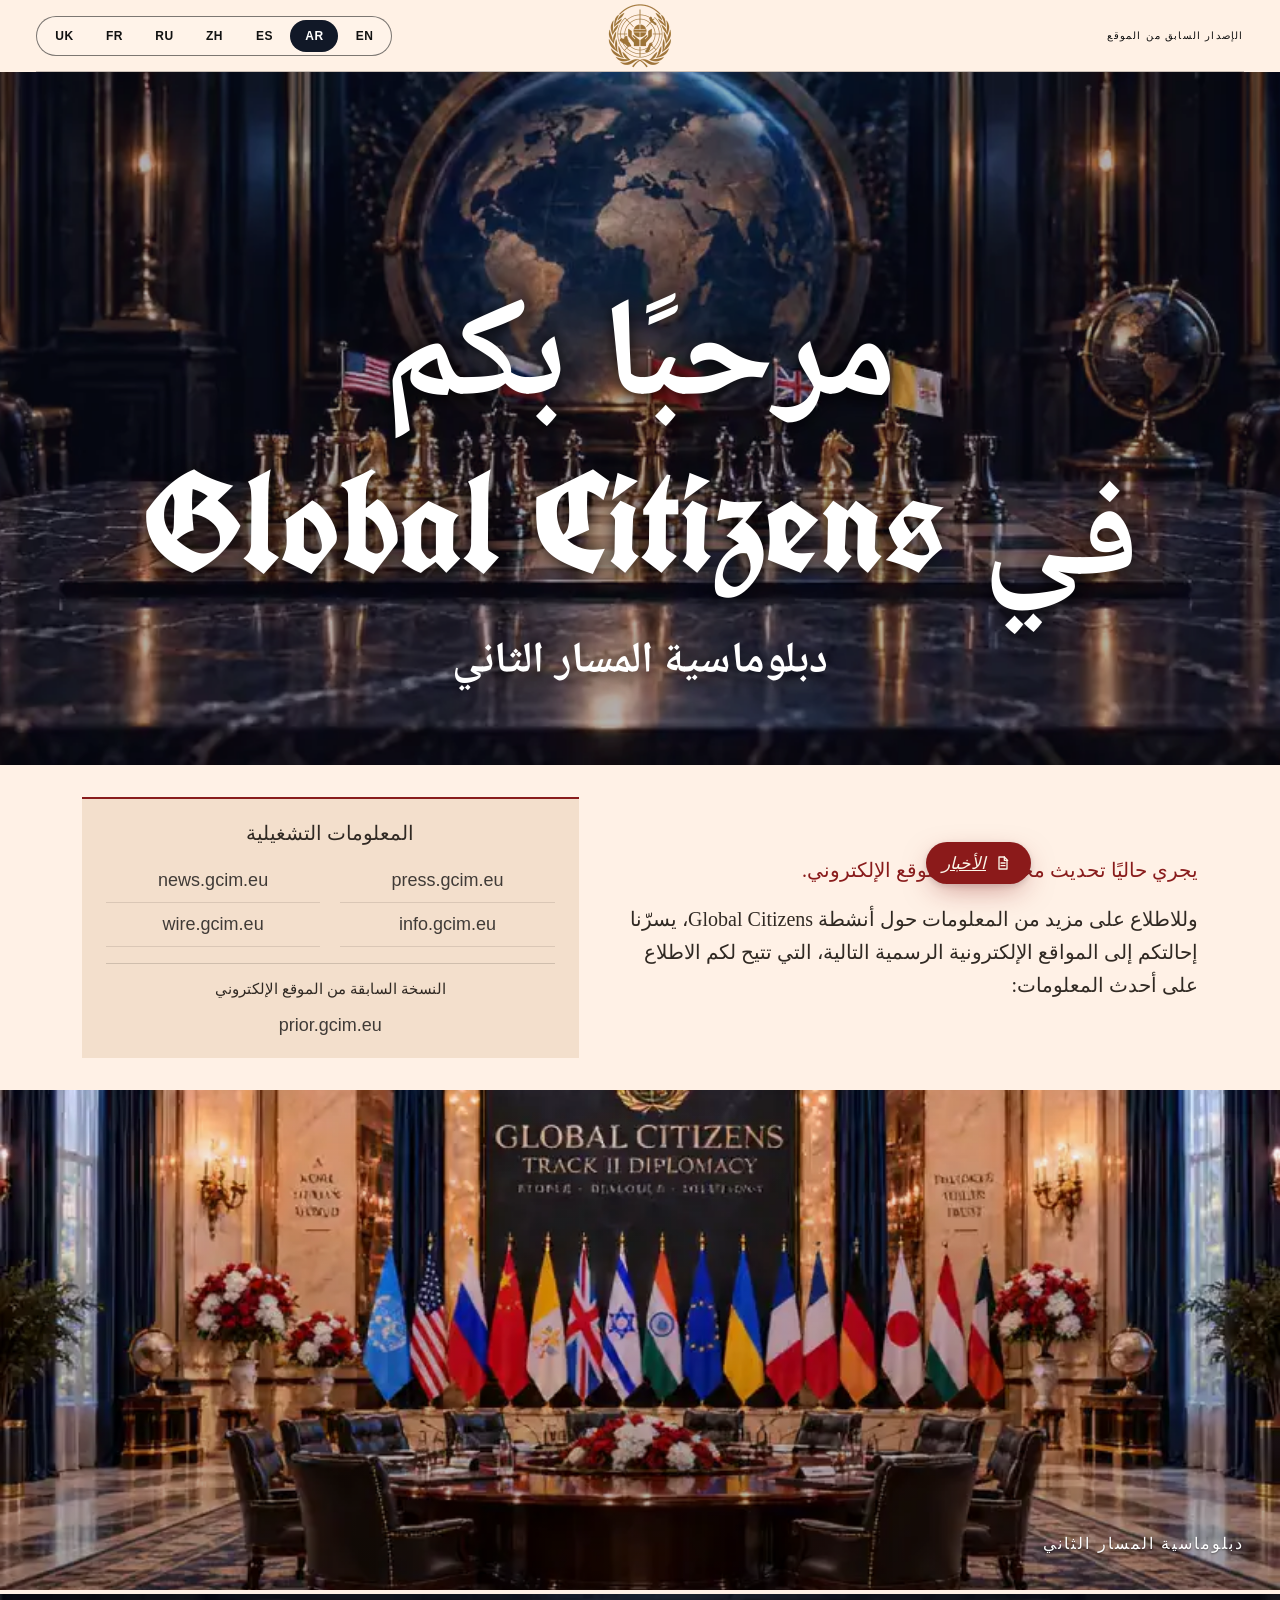
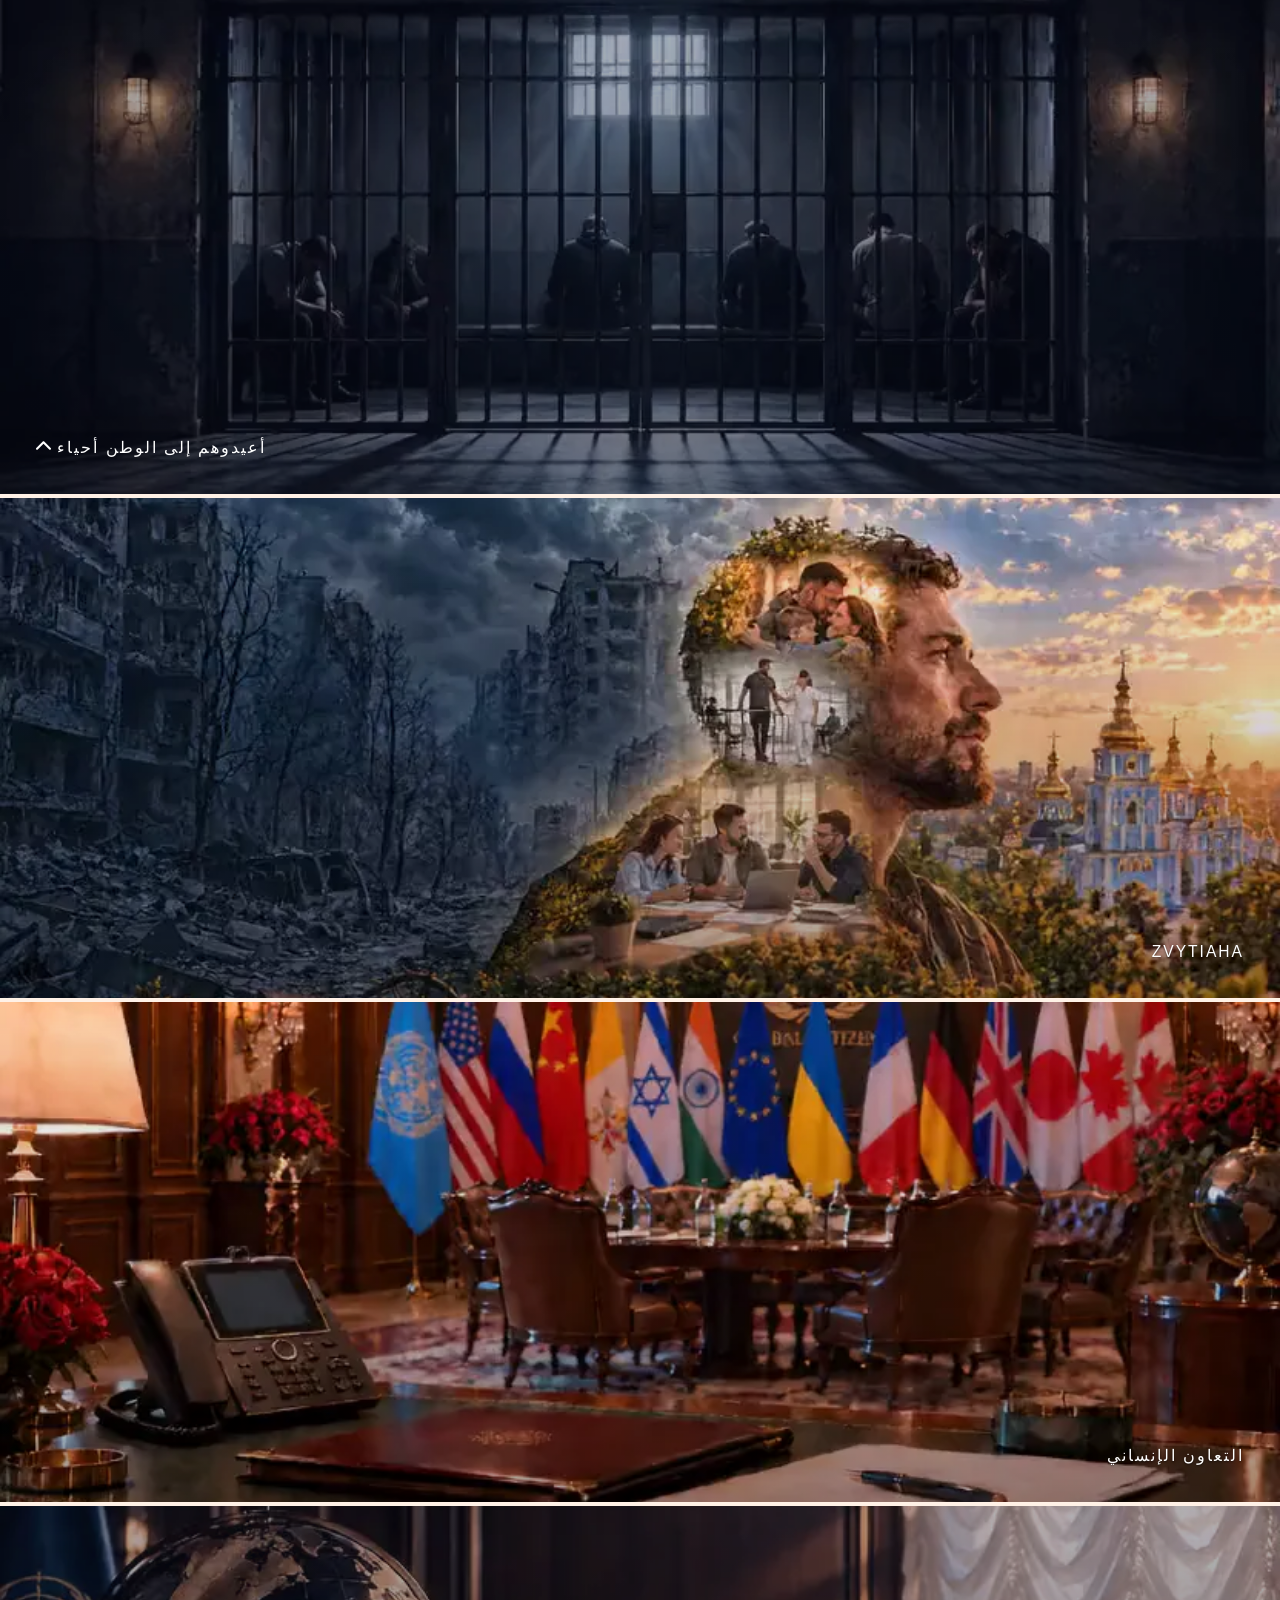
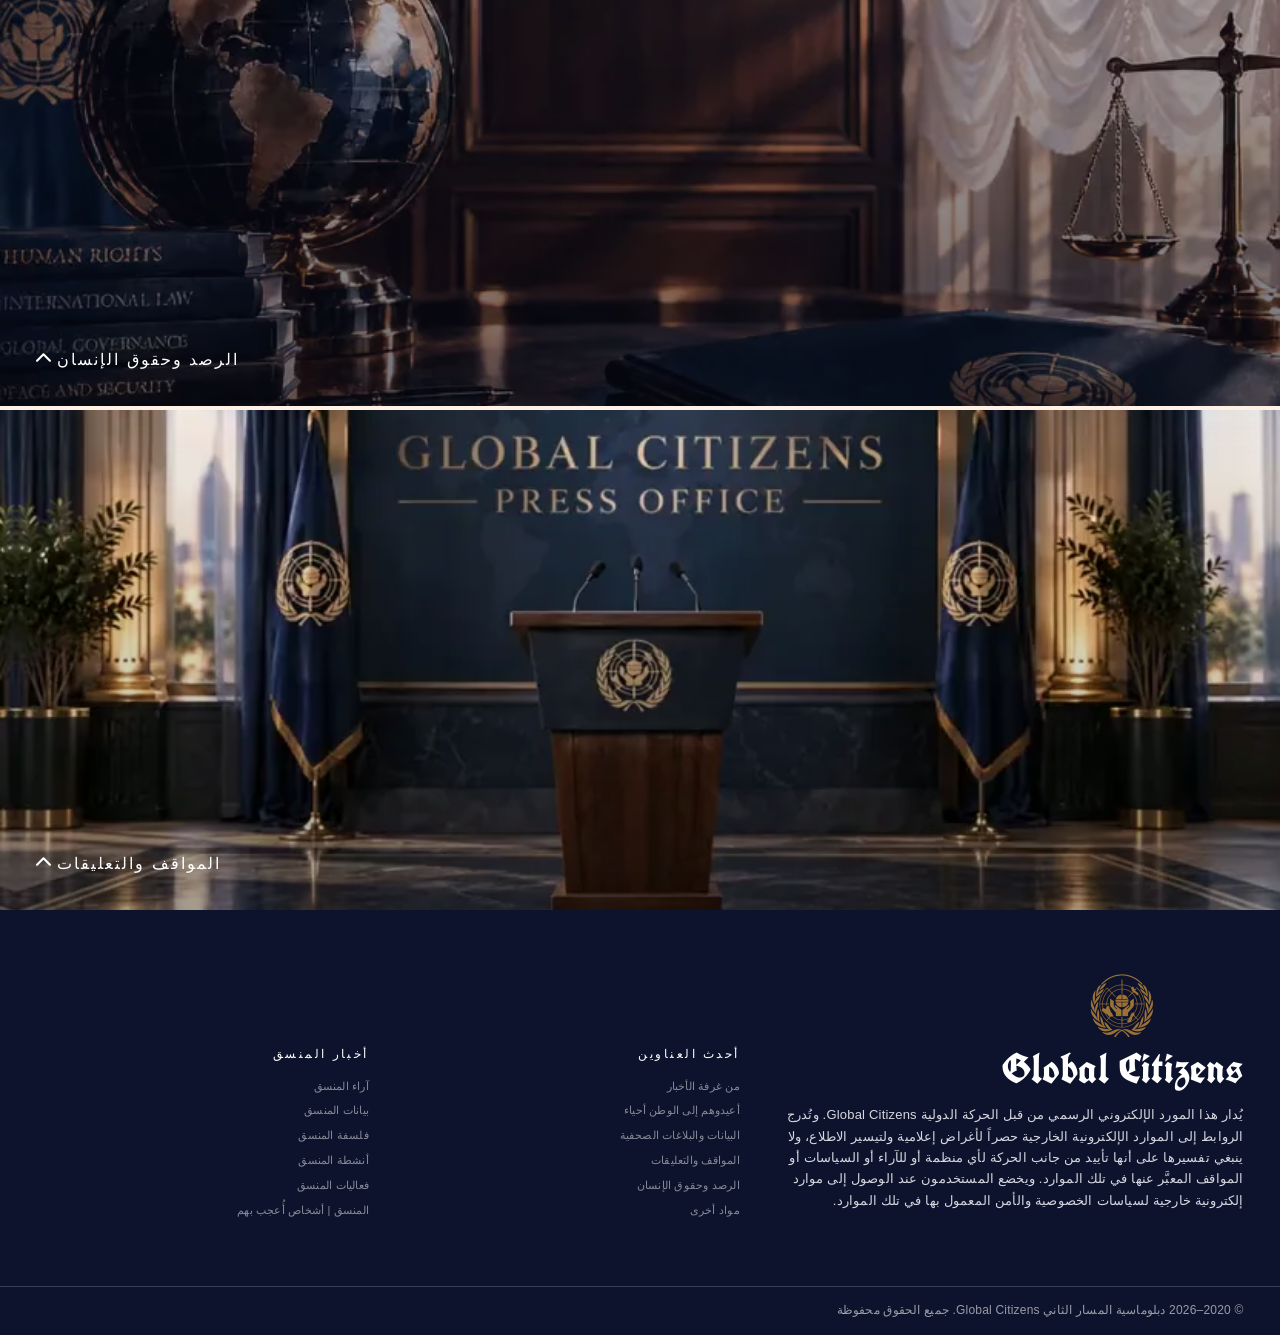
==== commit af175bb8: "1" ====
--- a/index-ar.html
+++ b/index-ar.html
@@ -46,7 +46,7 @@
 	<meta name="theme-color" content="#f5f5f5">
 	<meta name="msapplication-TileColor" content="#0D132D">
 
-<link rel="stylesheet" href="Global%20Citizens_files/site-shared.css?v=16">
+<link rel="stylesheet" href="Global%20Citizens_files/site-shared.css?v=18">
 
 <script defer="defer" id="gcim-video-accordion-view-script-js" src="Global%20Citizens_files/view_aIma.js?v=16"></script>
 
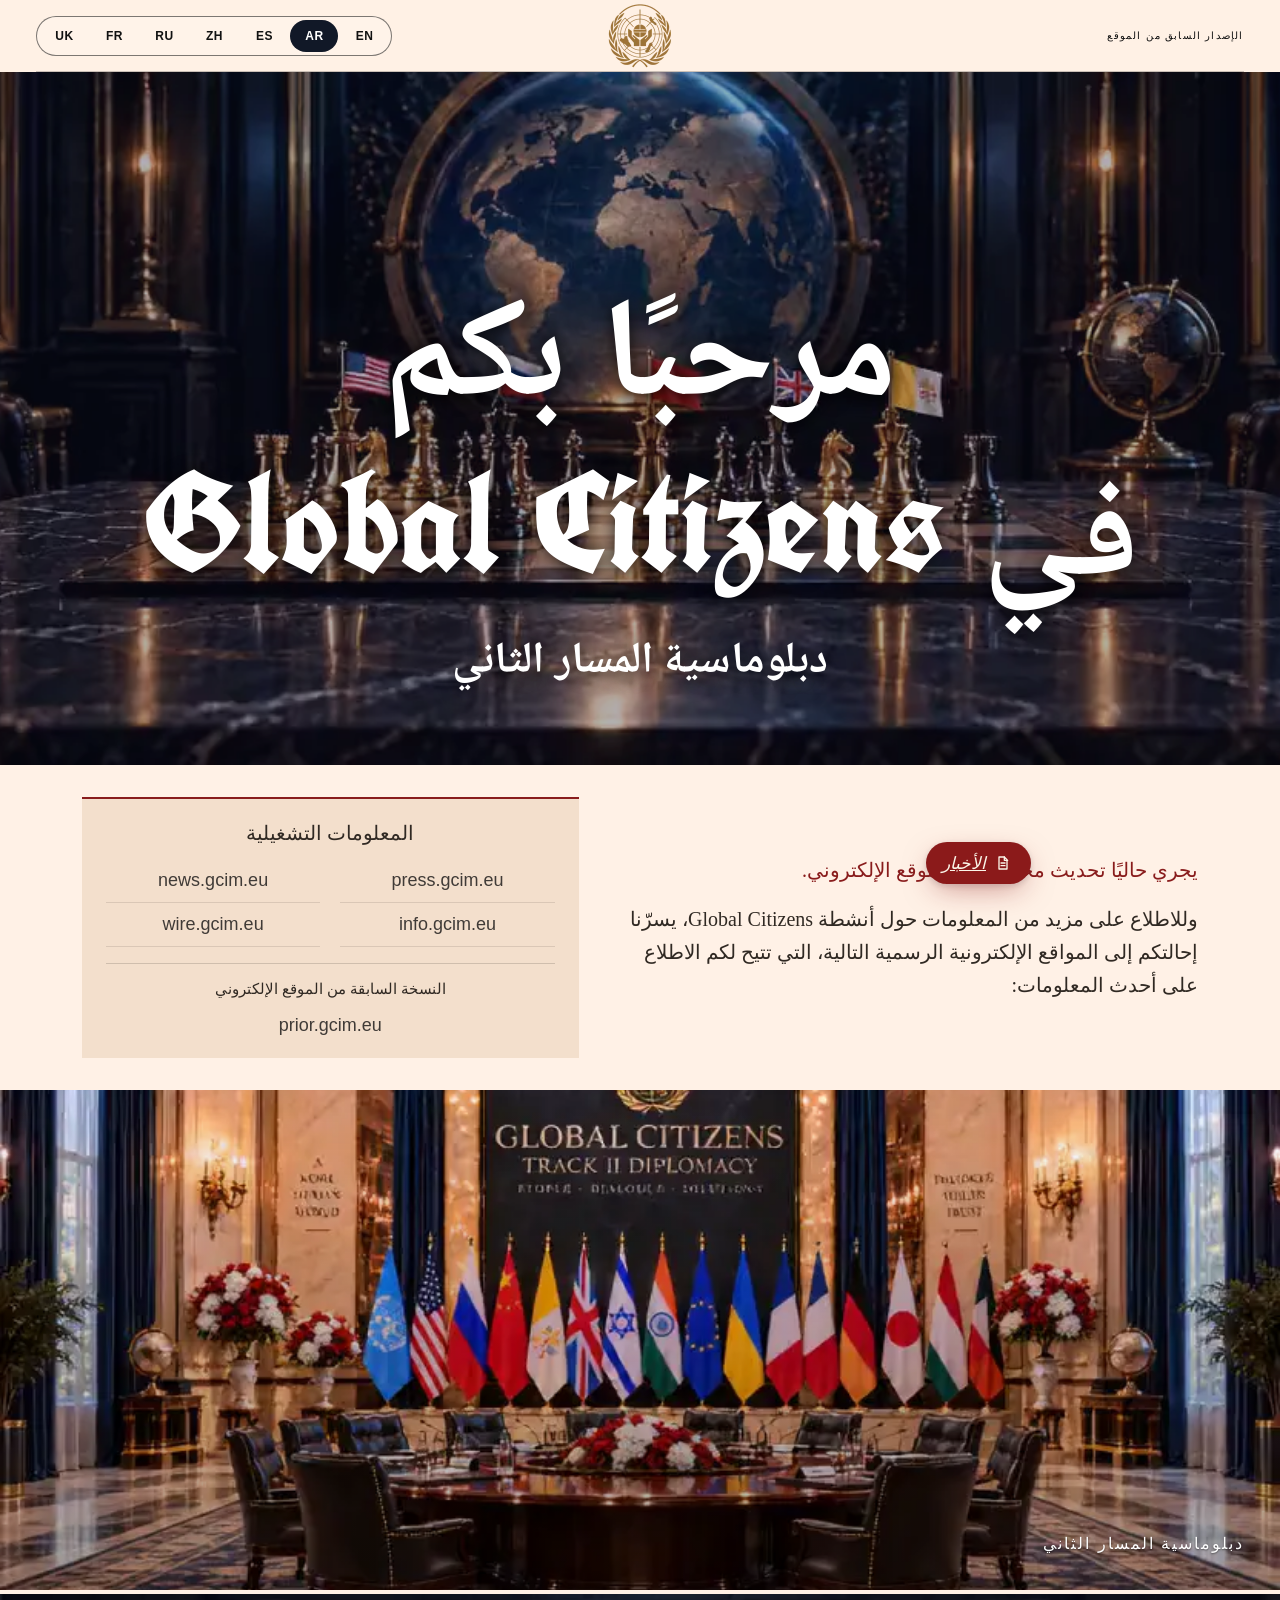
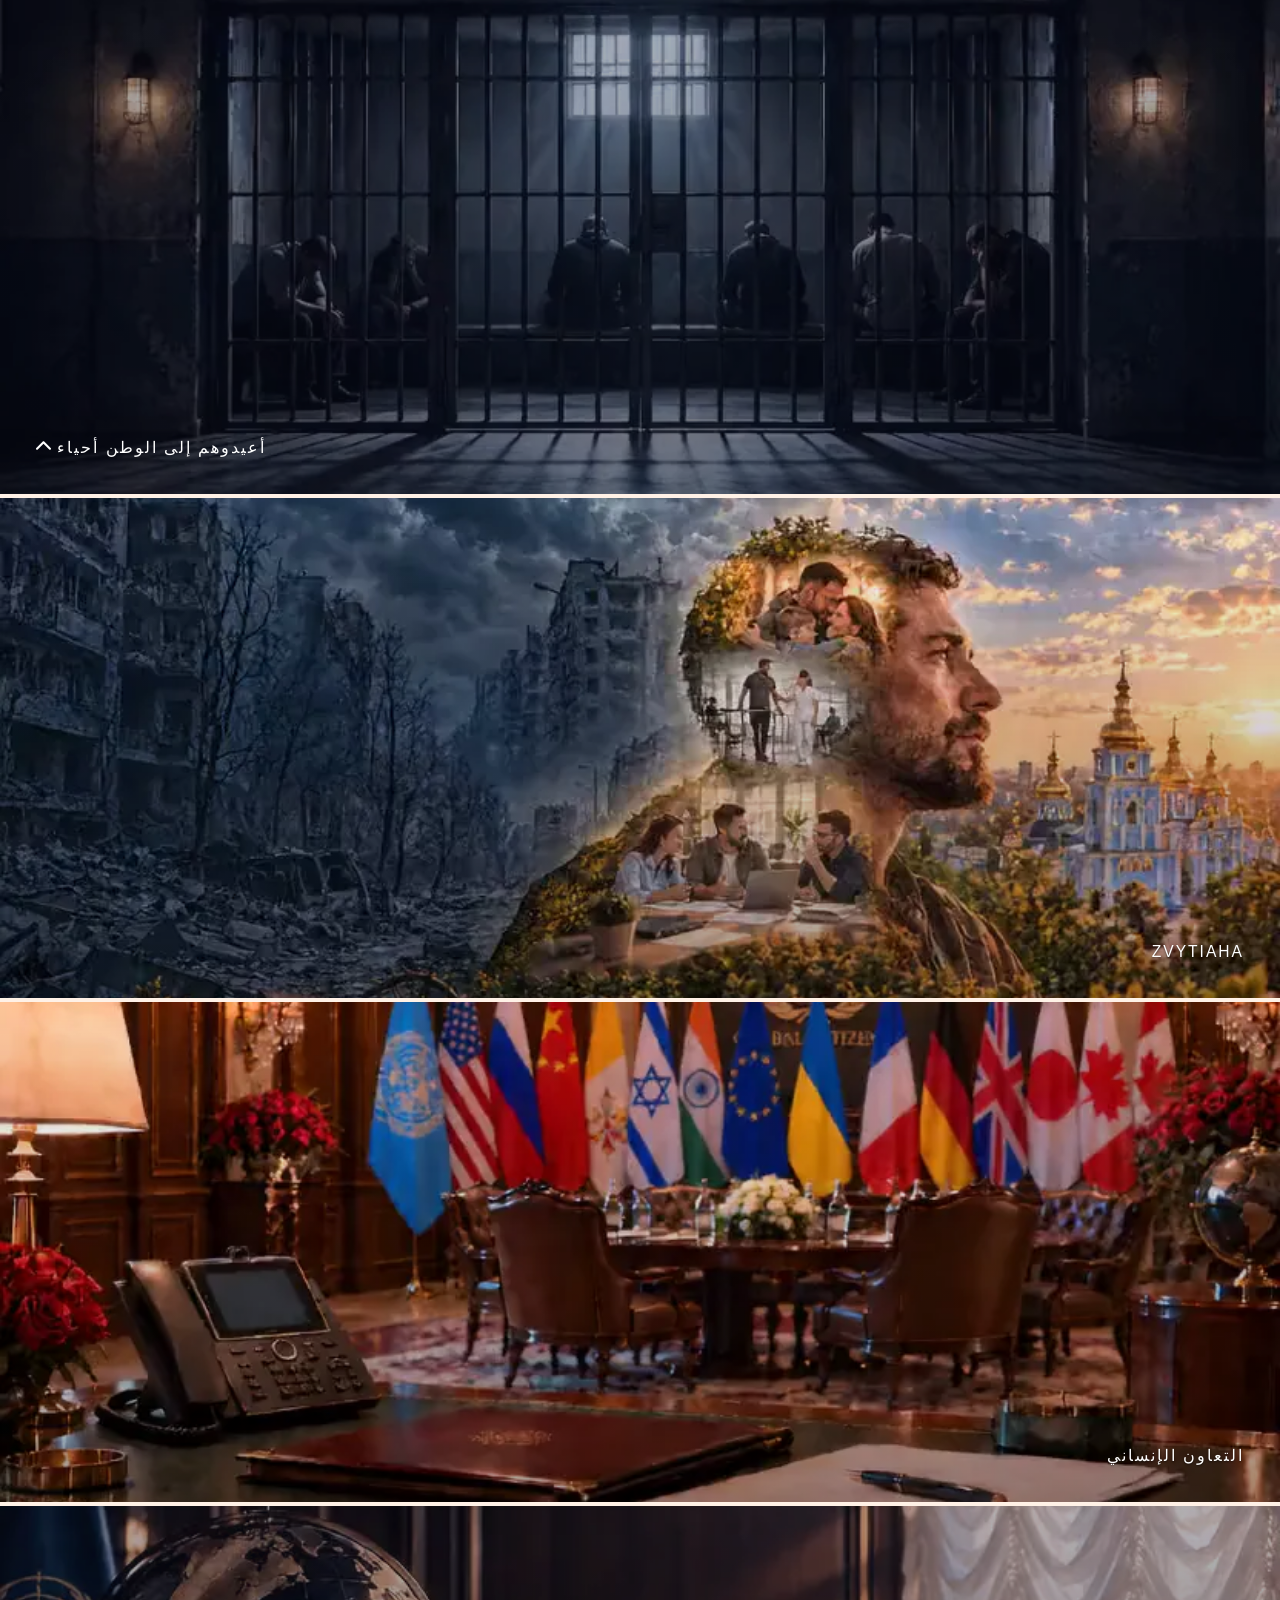
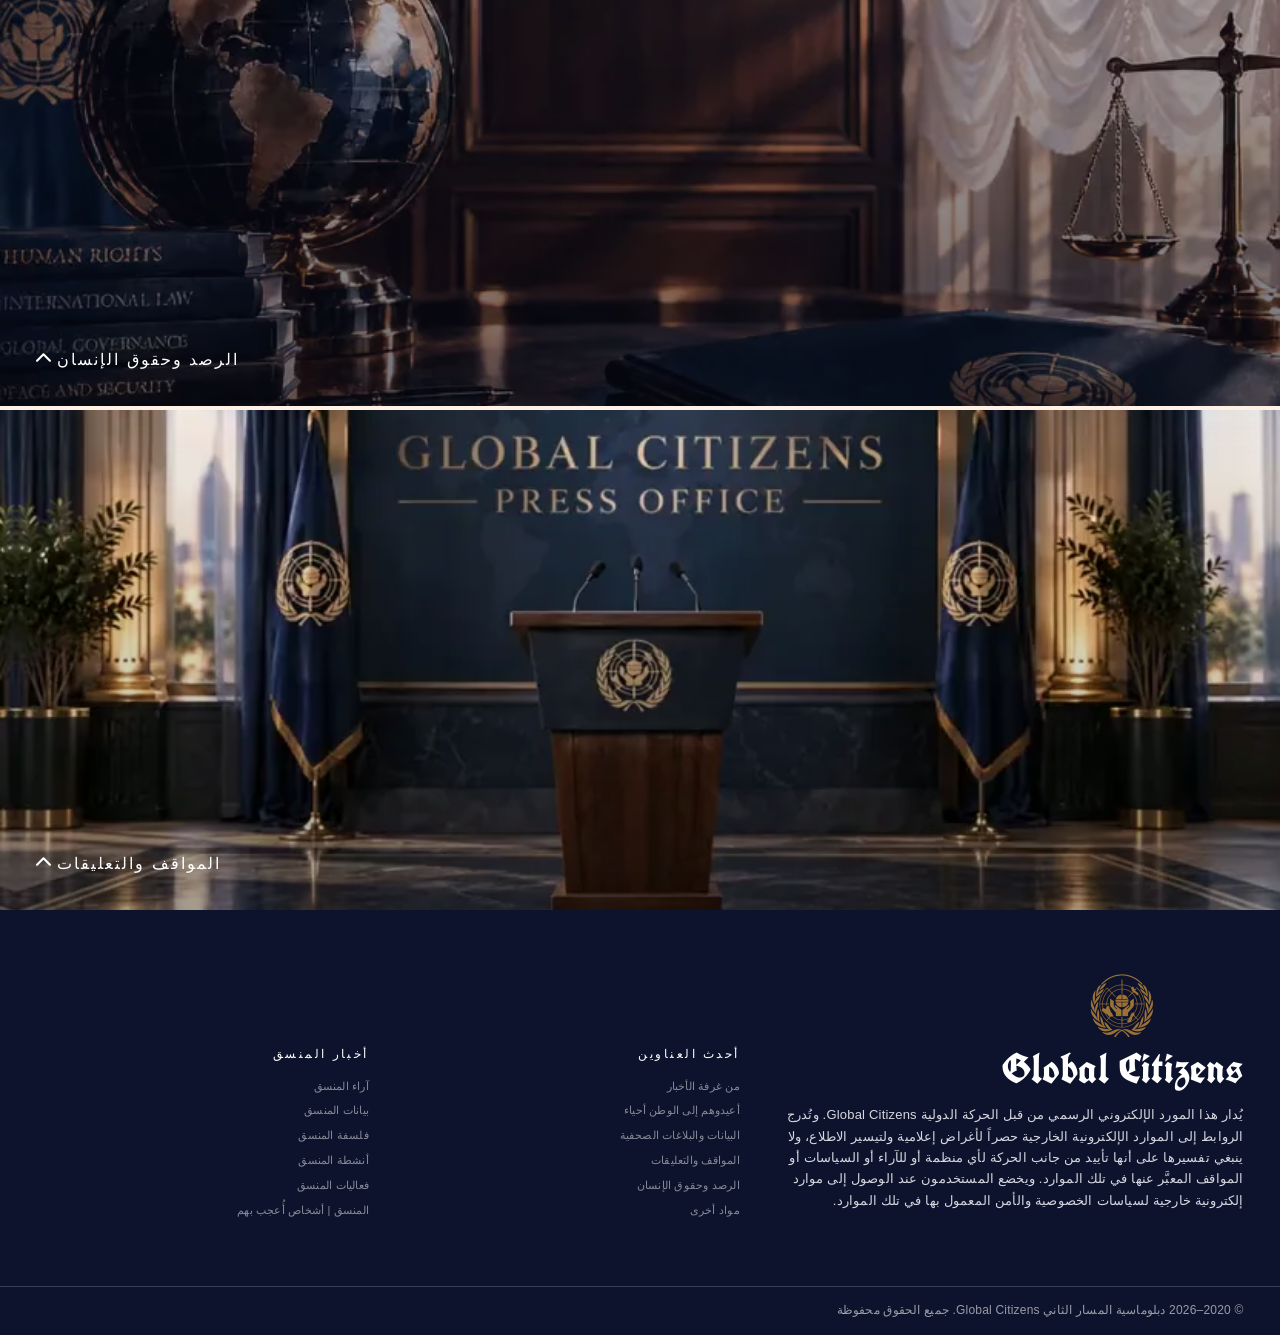
==== commit 9cb9f571: "1" ====
--- a/index-ar.html
+++ b/index-ar.html
@@ -46,7 +46,7 @@
 	<meta name="theme-color" content="#f5f5f5">
 	<meta name="msapplication-TileColor" content="#0D132D">
 
-<link rel="stylesheet" href="Global%20Citizens_files/site-shared.css?v=18">
+<link rel="stylesheet" href="Global%20Citizens_files/site-shared.css?v=20">
 
 <script defer="defer" id="gcim-video-accordion-view-script-js" src="Global%20Citizens_files/view_aIma.js?v=16"></script>
 
